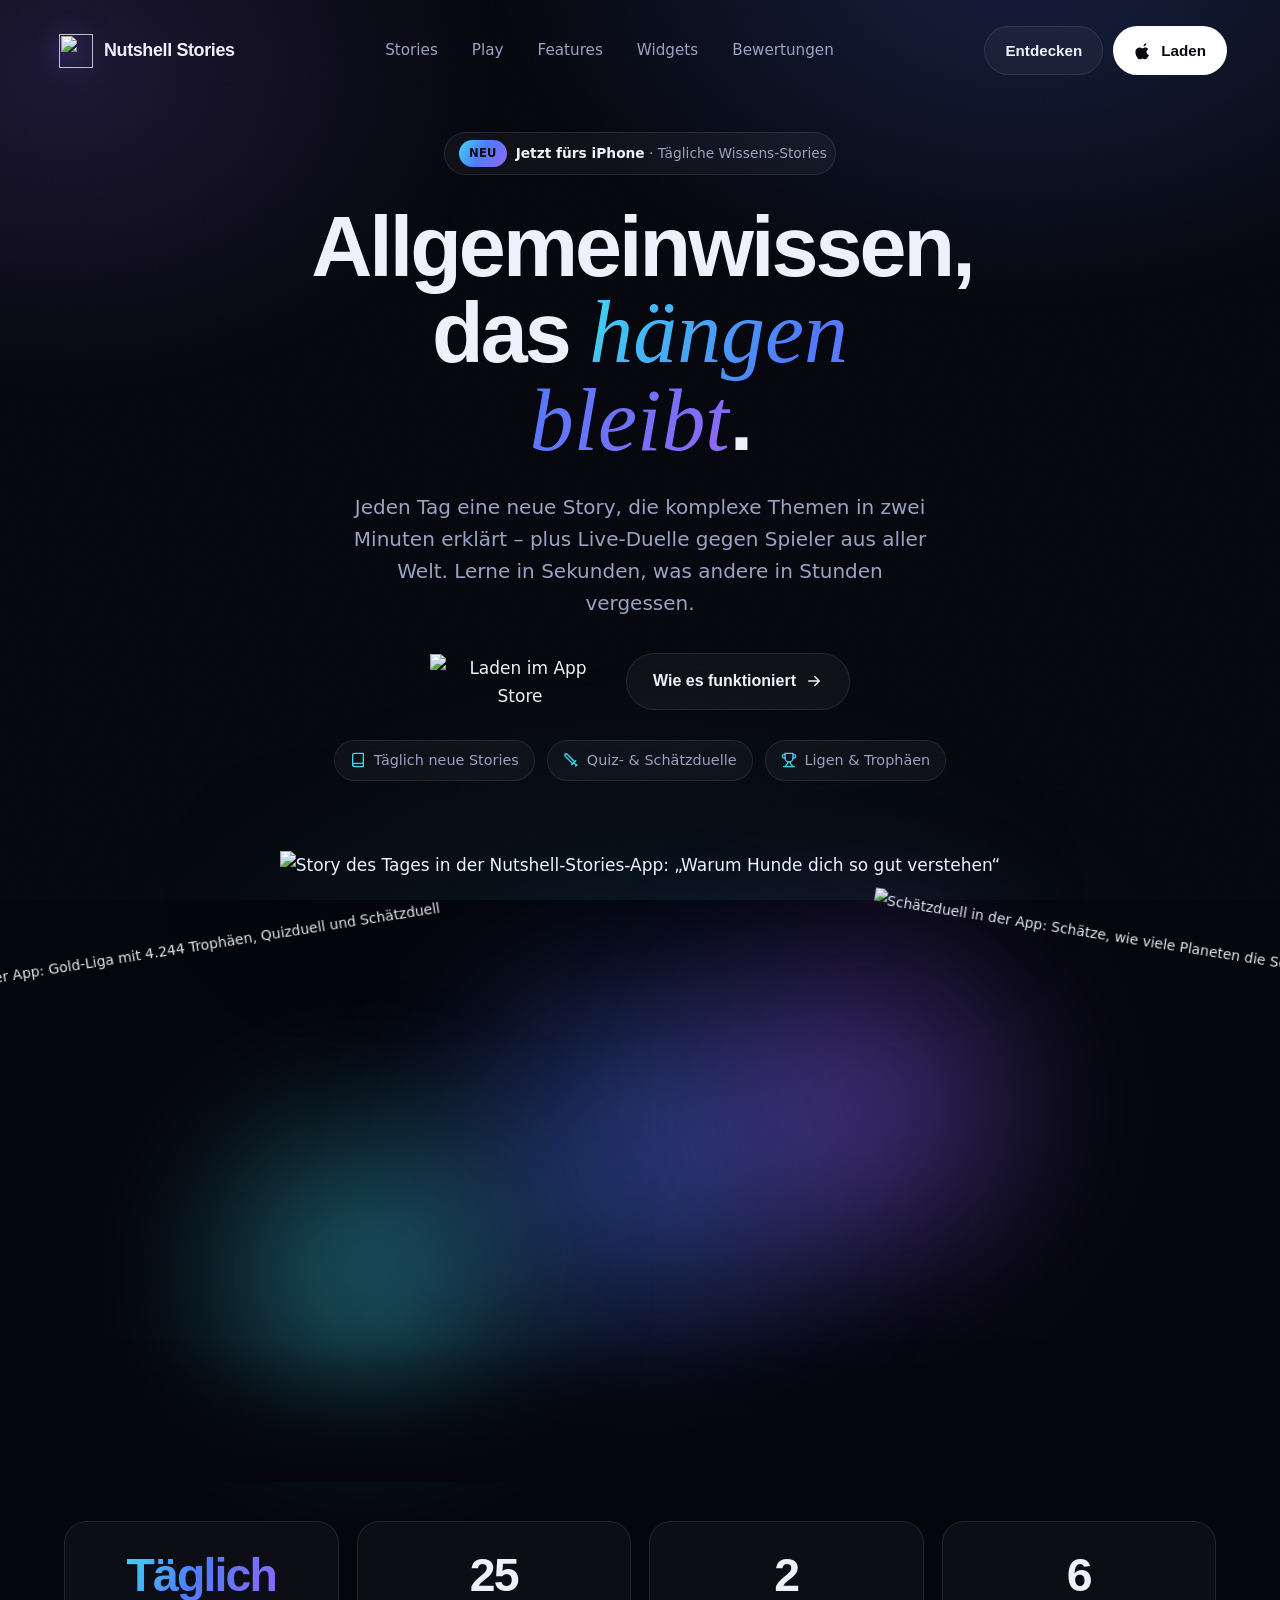
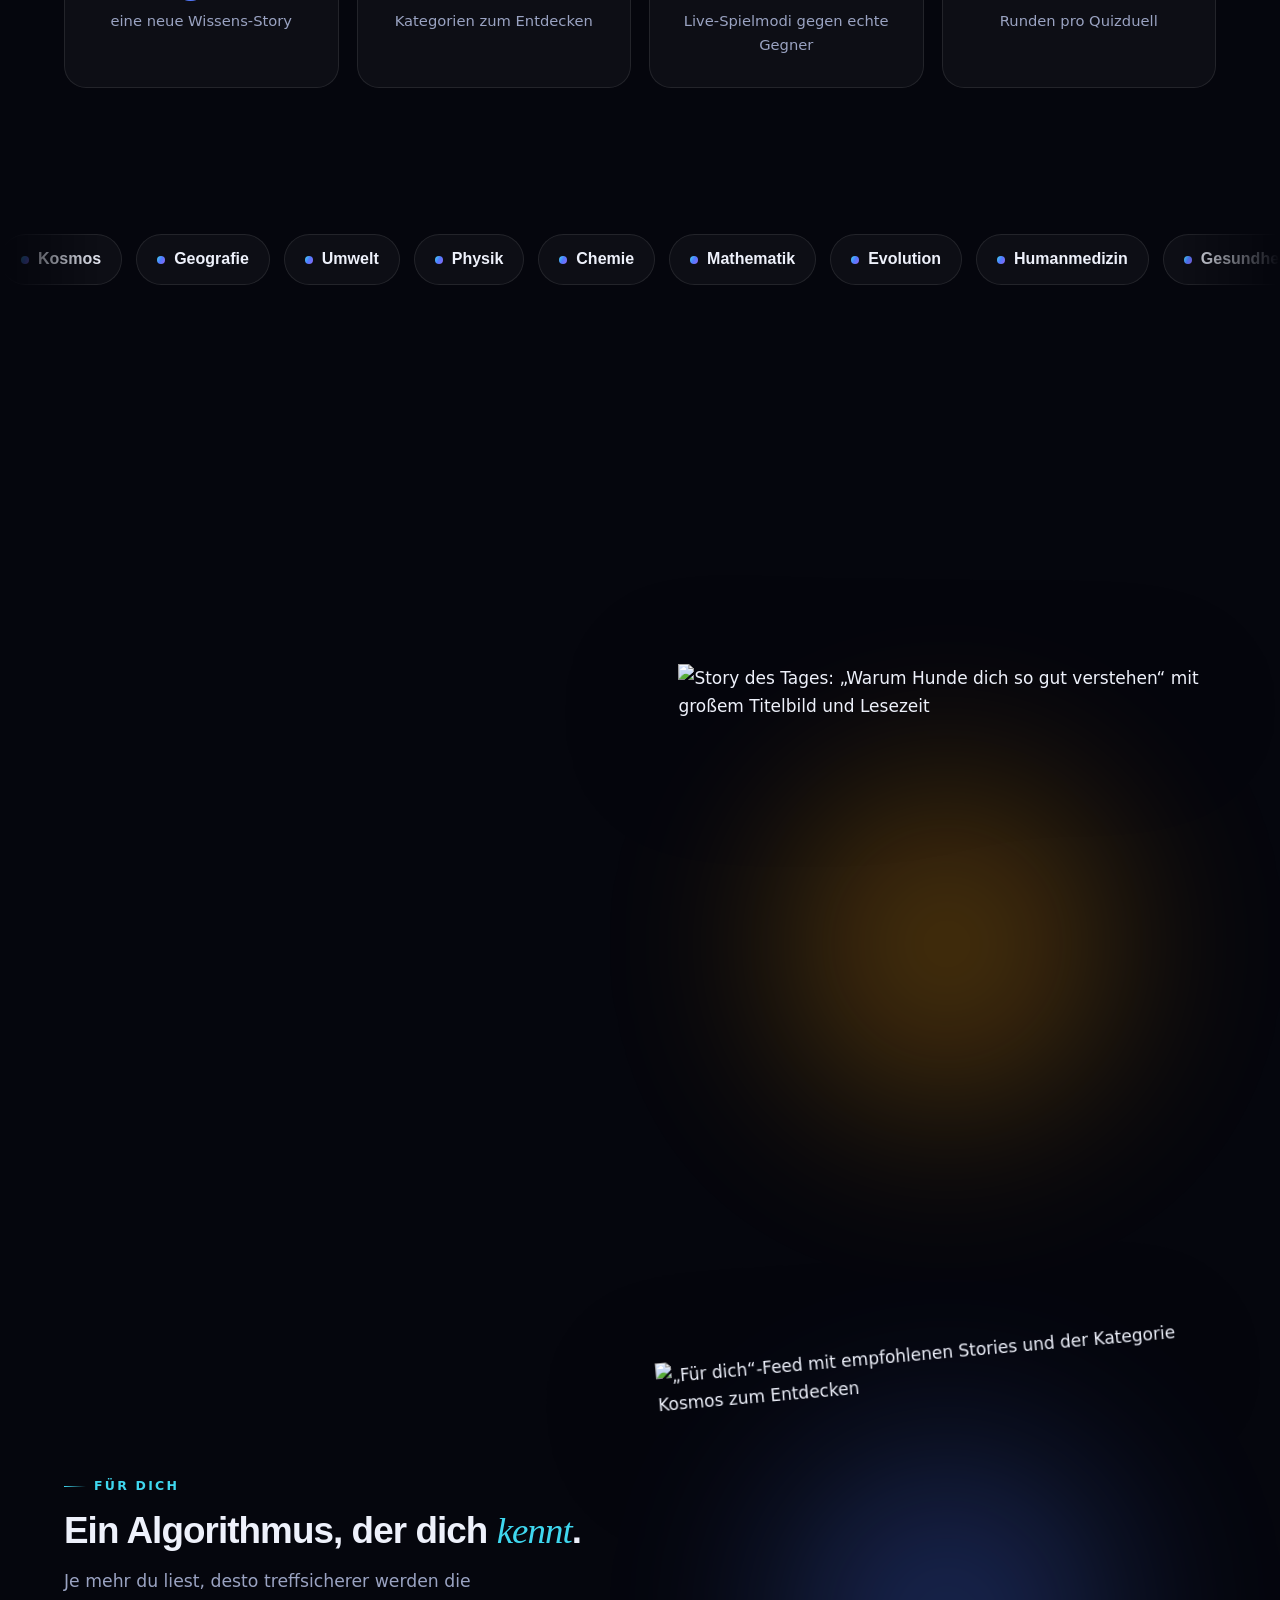
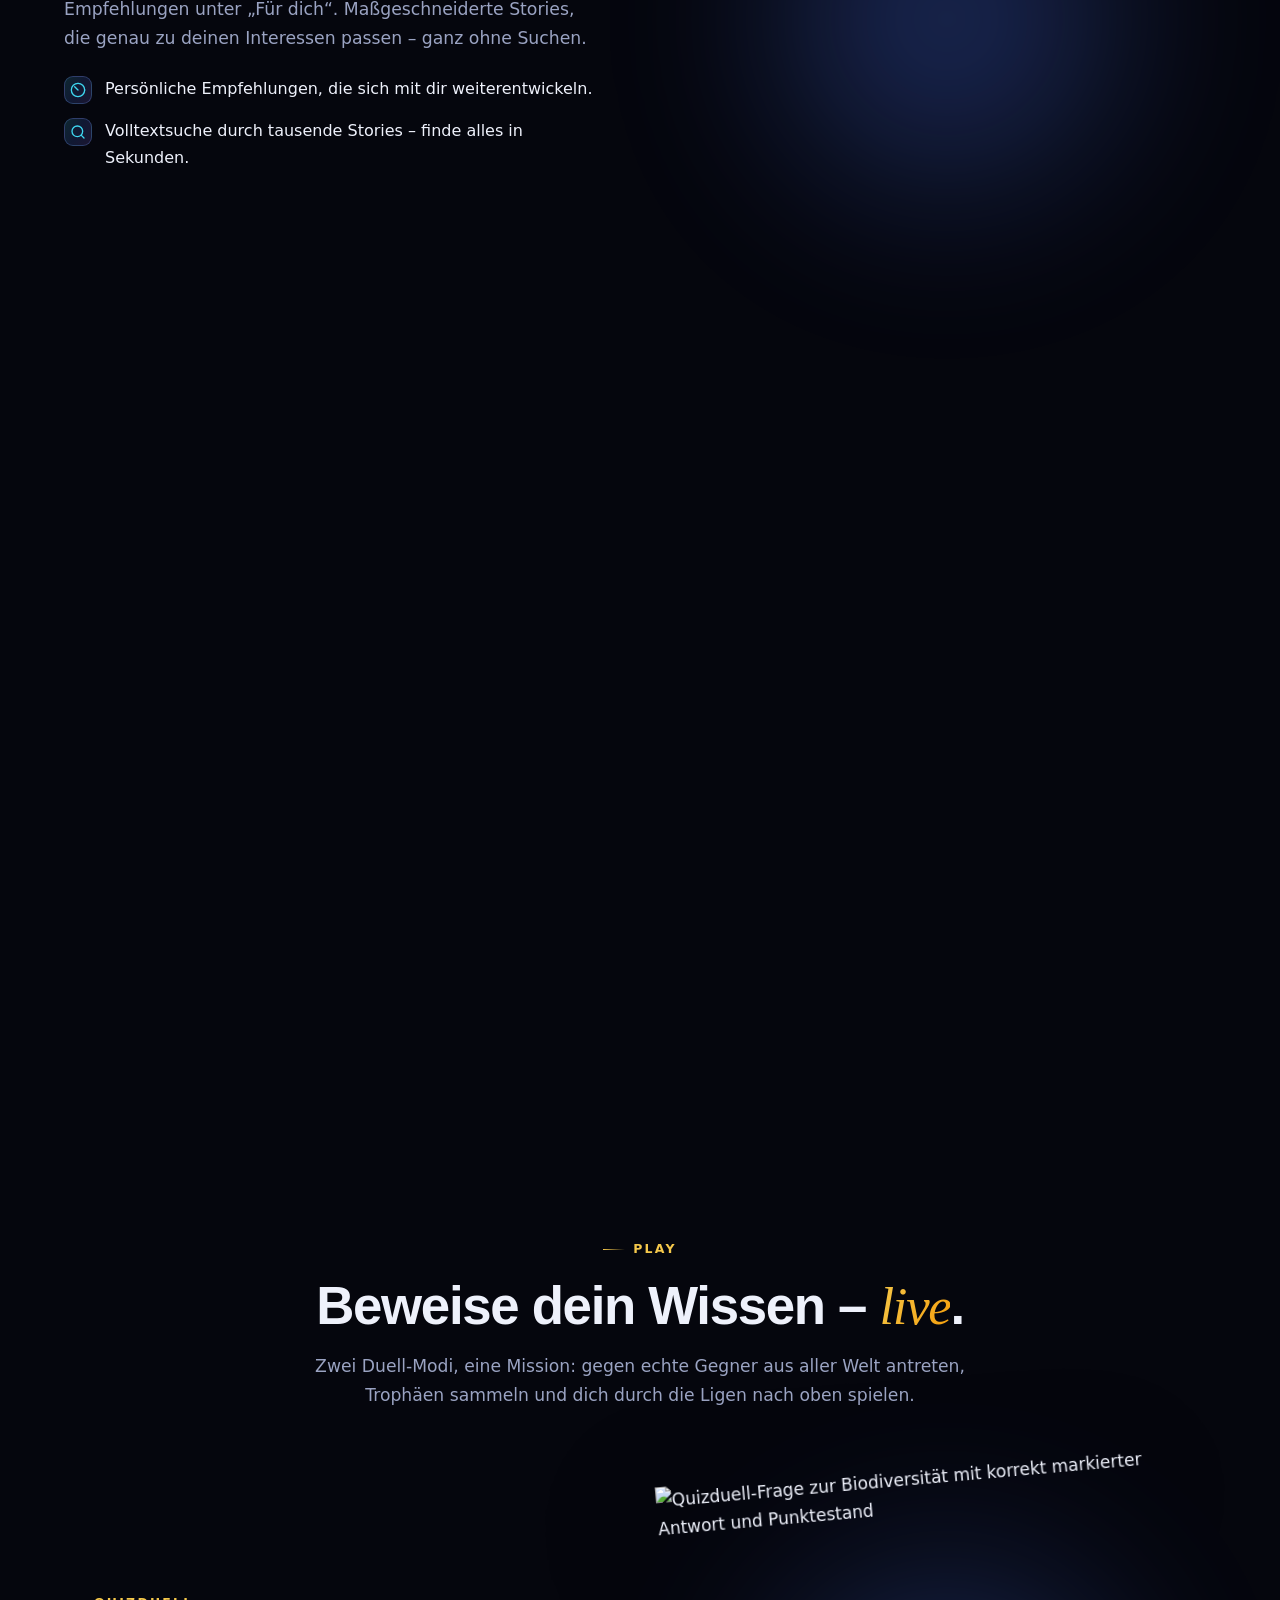
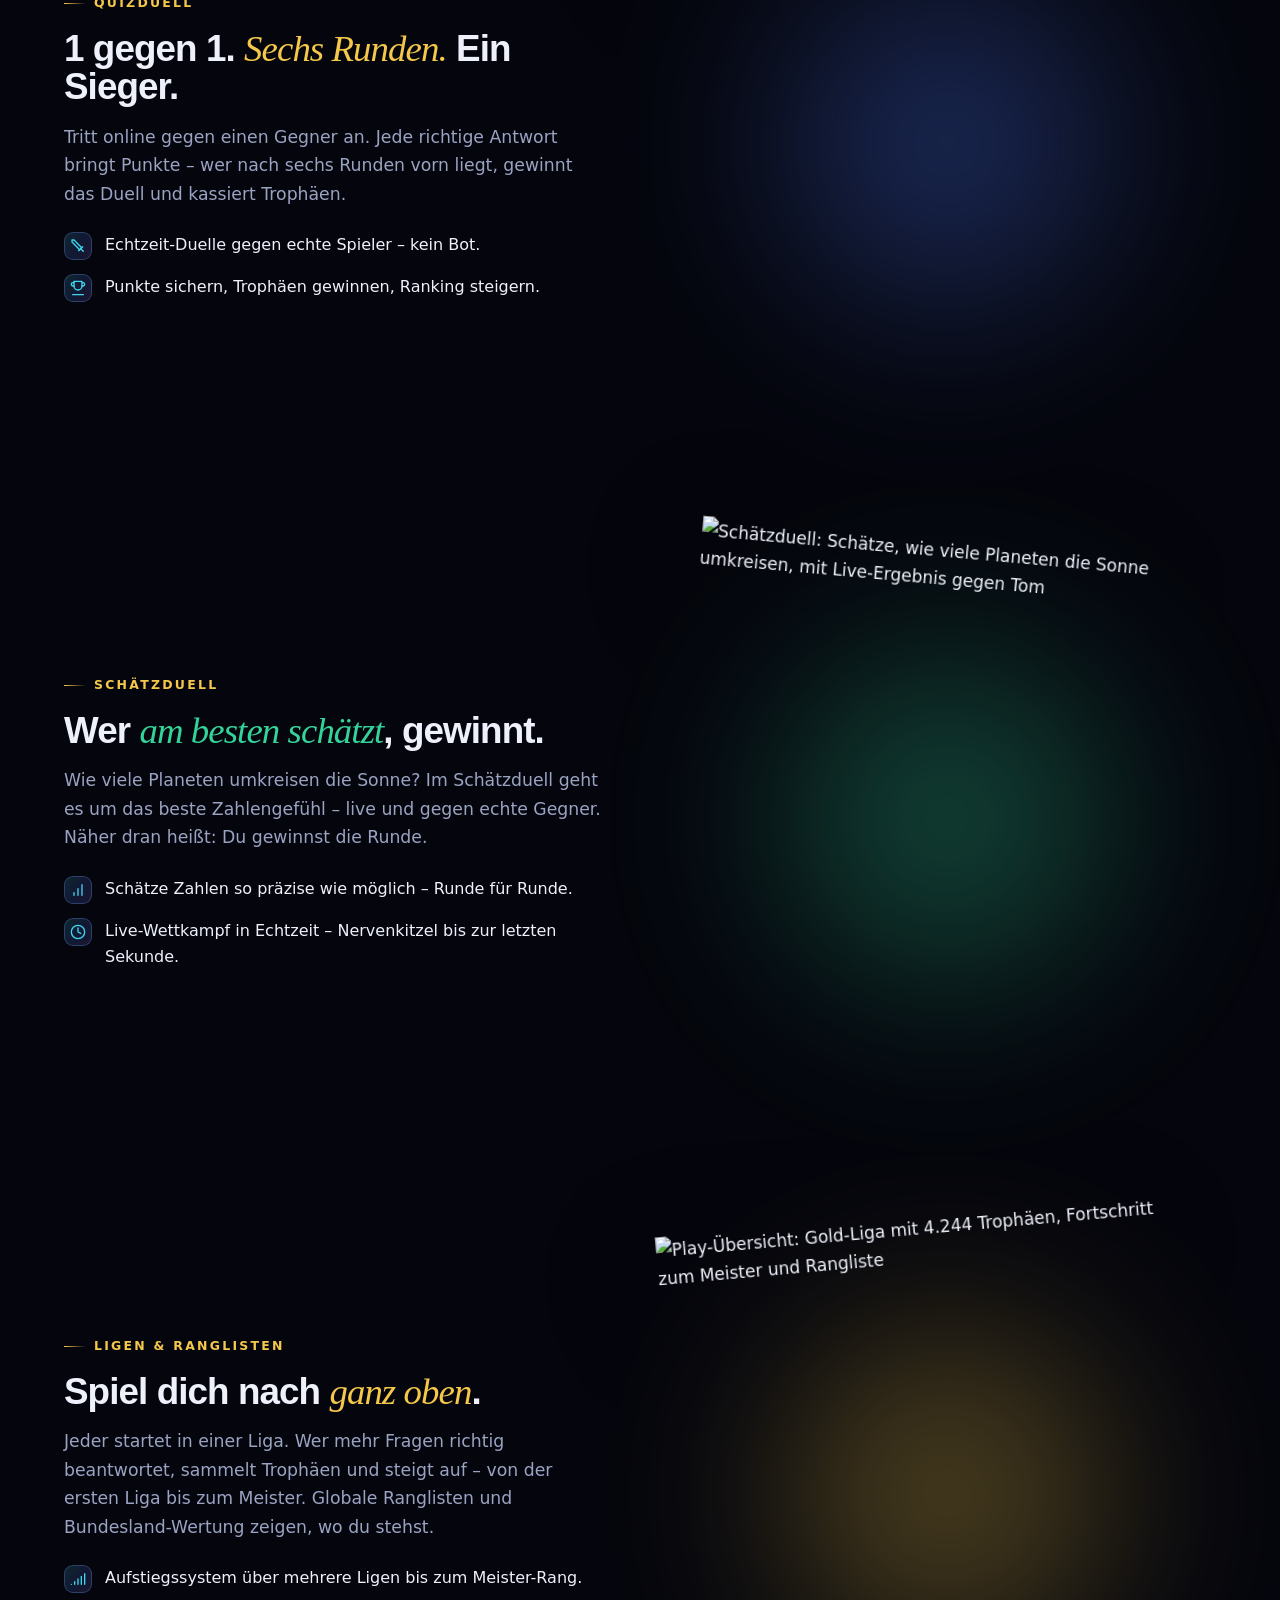
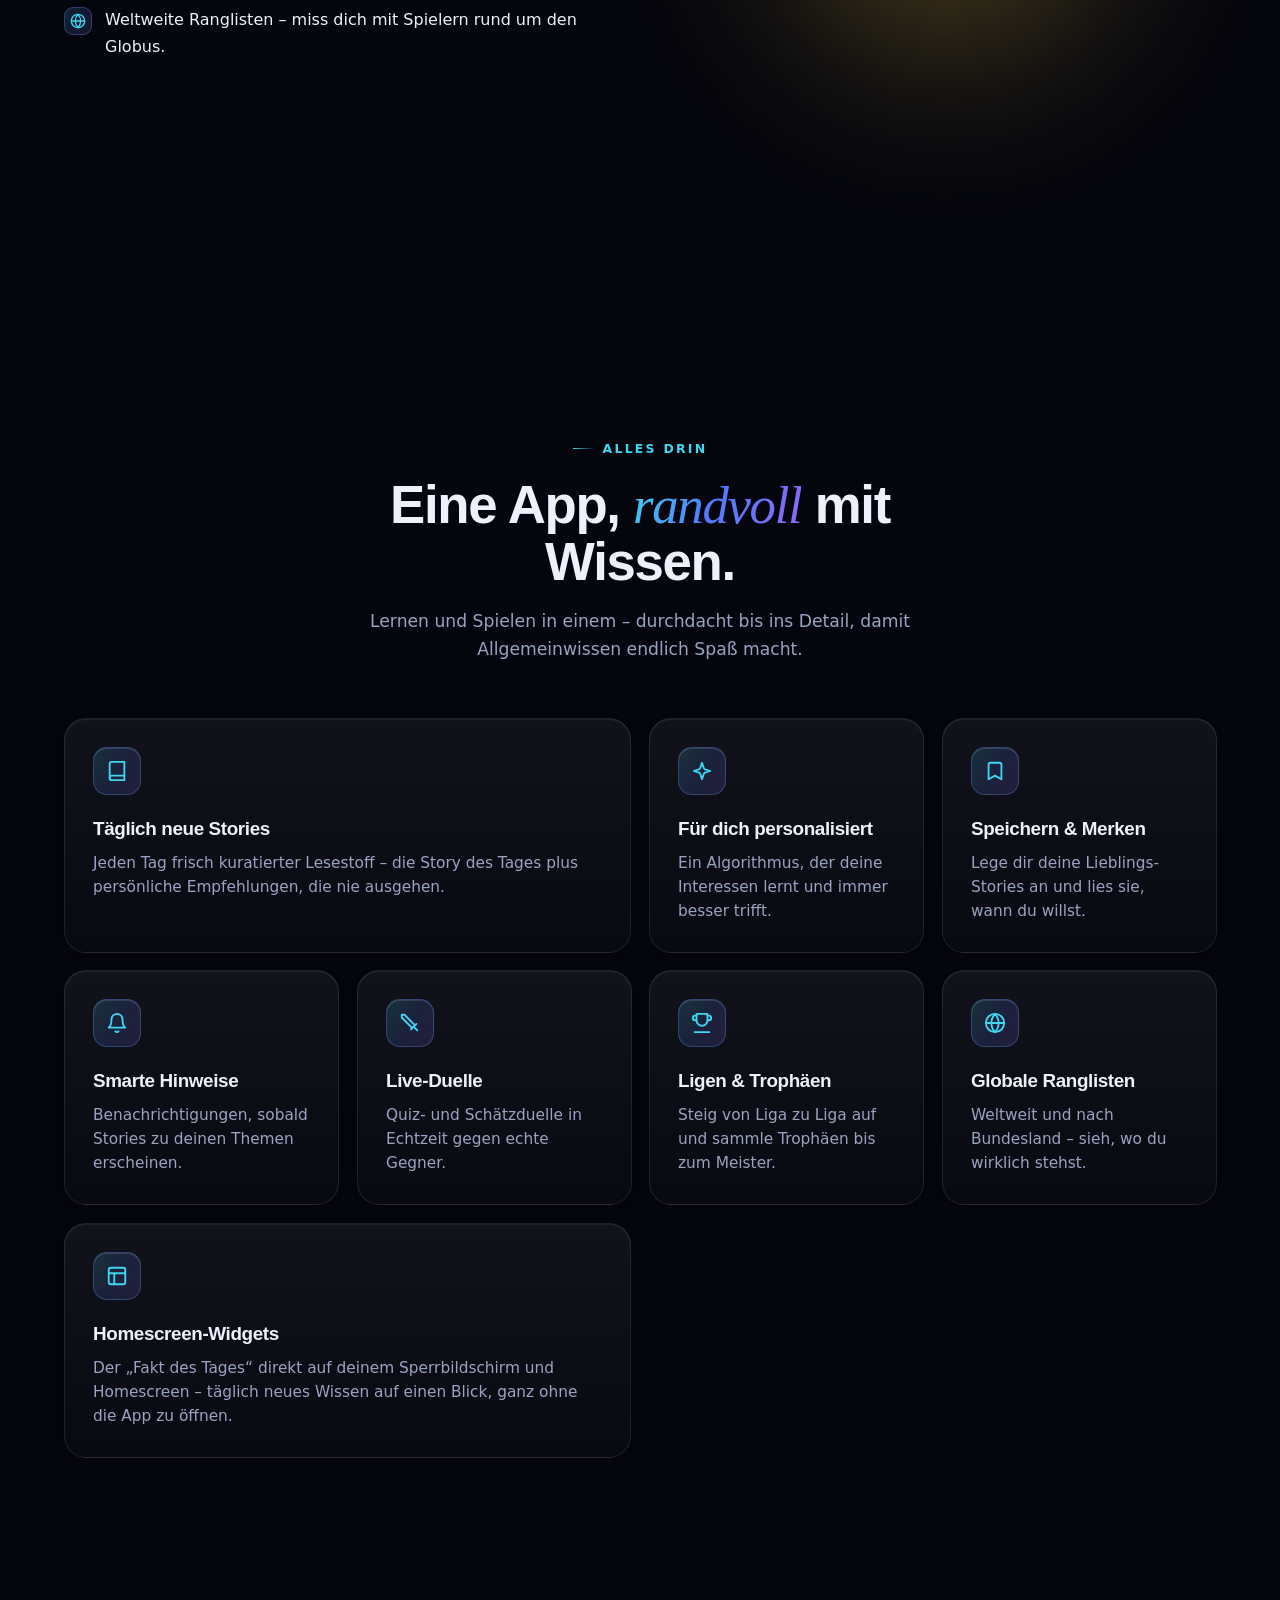
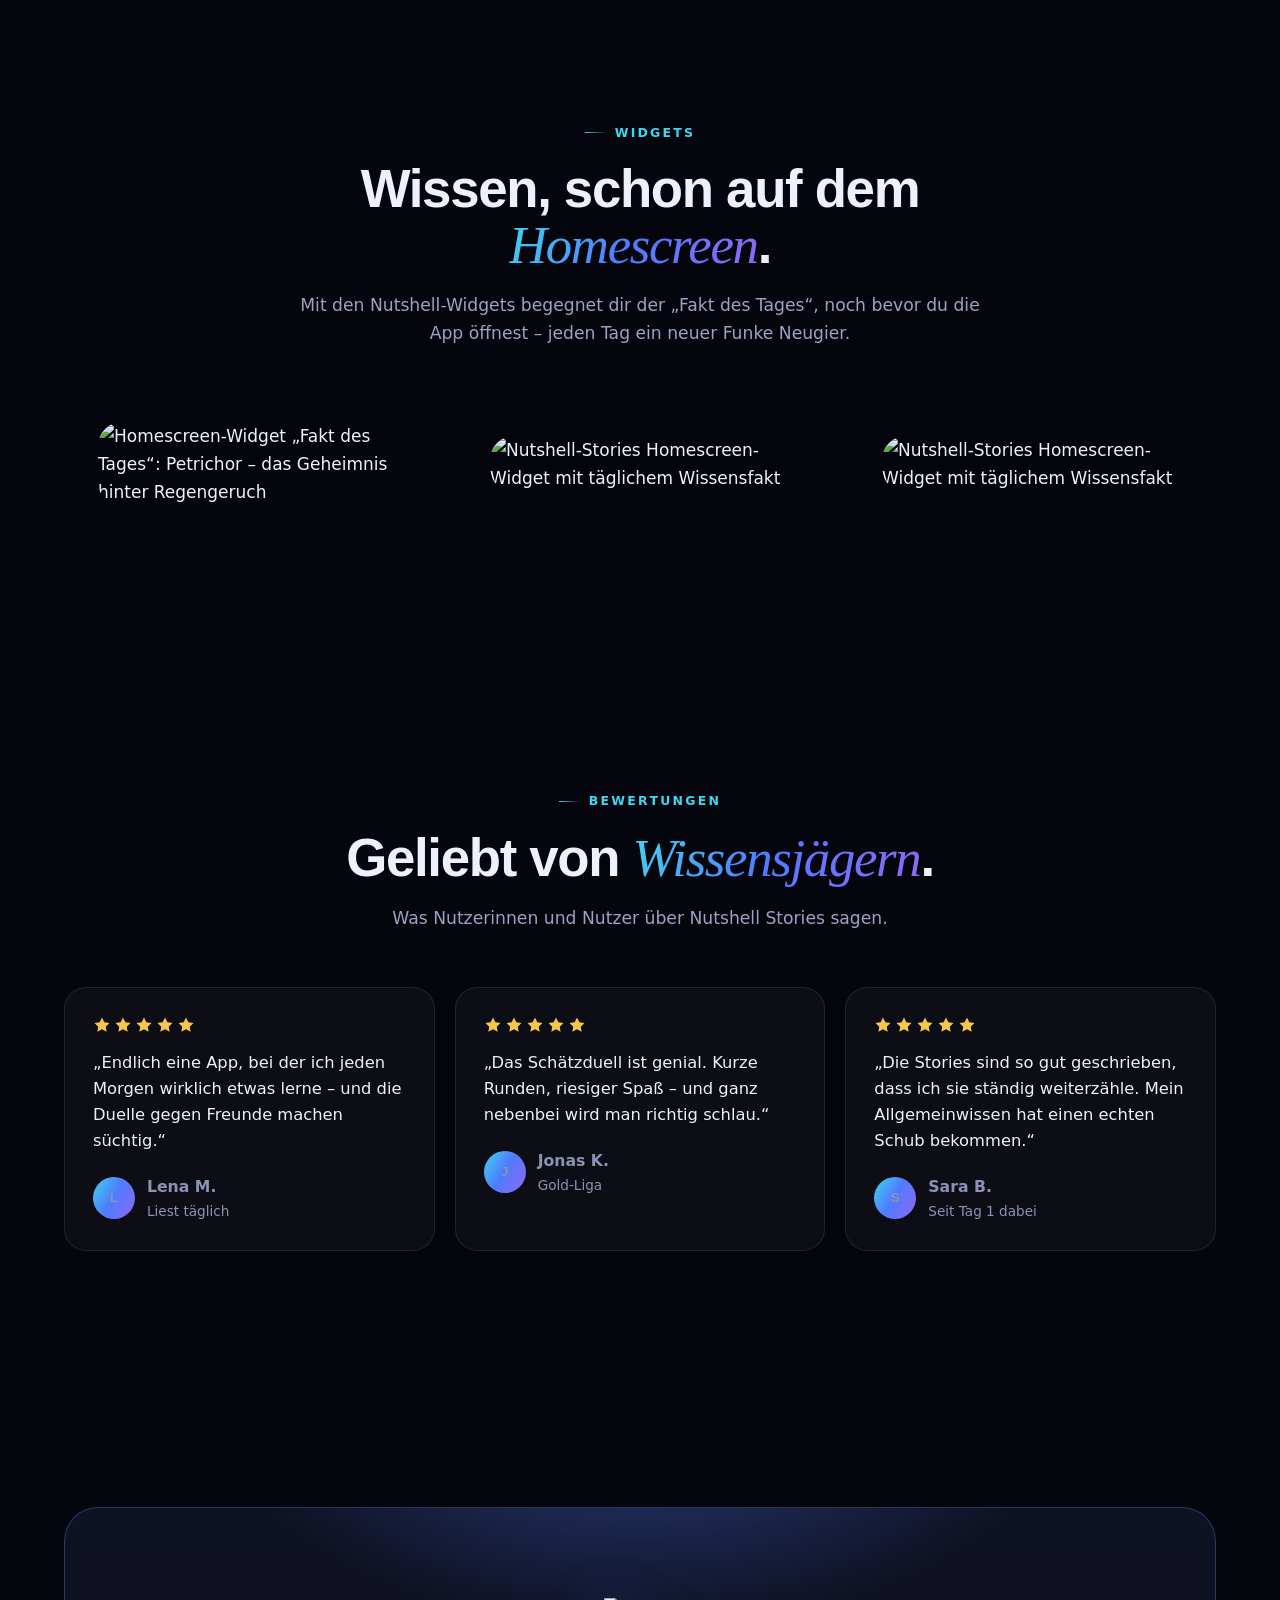
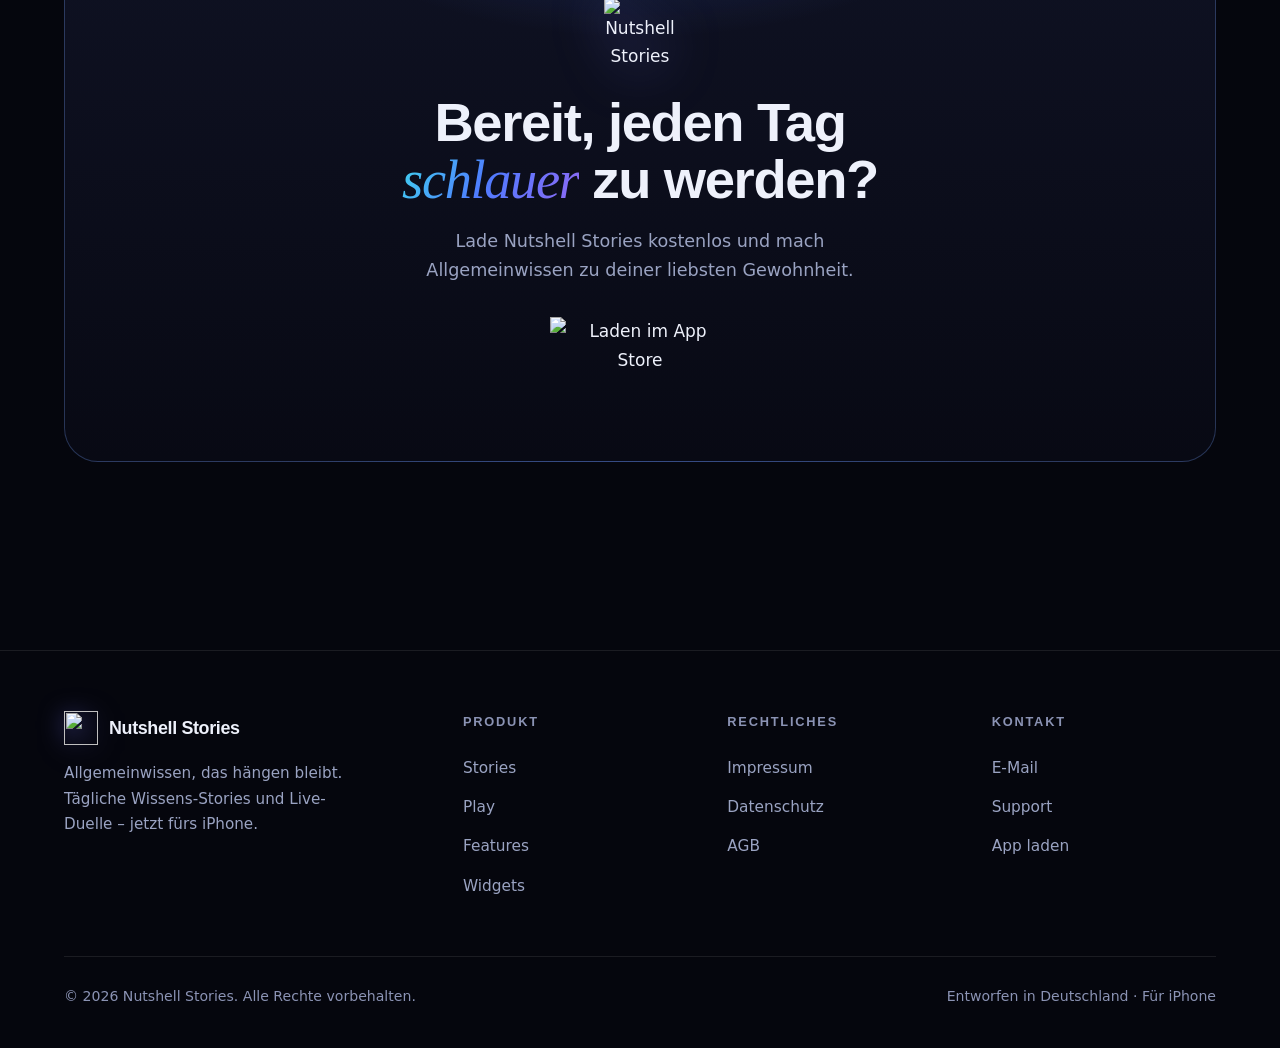
==== index.html @ e0100aec "Add files via upload" ====
<!DOCTYPE html>
<html lang="de">
<head>
<meta charset="UTF-8" />
<meta name="viewport" content="width=device-width, initial-scale=1" />
<title>Nutshell Stories – Allgemeinwissen, das hängen bleibt</title>
<meta name="description" content="Jeden Tag eine neue Wissens-Story – plus Quiz- und Schätzduelle live gegen Spieler aus aller Welt. Lerne in Sekunden, was andere in Stunden vergessen. Jetzt fürs iPhone." />
<meta name="theme-color" content="#05060D" />
<meta name="color-scheme" content="dark" />

<!-- Open Graph -->
<meta property="og:type" content="website" />
<meta property="og:title" content="Nutshell Stories – Allgemeinwissen, das hängen bleibt" />
<meta property="og:description" content="Tägliche Wissens-Stories und Live-Duelle gegen echte Gegner. Jetzt fürs iPhone." />
<!-- TODO: Domain an die echte URL anpassen (für korrekte Social-Vorschauen) -->
<meta property="og:url" content="https://nutshellstories.app/" />
<meta property="og:image" content="https://nutshellstories.app/assets/img/story-day.png" />
<meta property="og:image:alt" content="Nutshell Stories – Story des Tages in der App" />
<meta property="og:locale" content="de_DE" />
<meta name="twitter:card" content="summary_large_image" />
<meta name="twitter:title" content="Nutshell Stories – Allgemeinwissen, das hängen bleibt" />
<meta name="twitter:description" content="Tägliche Wissens-Stories und Live-Duelle gegen echte Gegner. Jetzt fürs iPhone." />
<meta name="twitter:image" content="https://nutshellstories.app/assets/img/story-day.png" />

<link rel="icon" type="image/png" href="assets/img/logo.png" />
<link rel="apple-touch-icon" href="assets/img/logo.png" />

<!-- Fonts (lokal gehostet – keine Übermittlung an Google) -->
<link rel="stylesheet" href="fonts.css" />

<style>
  /* ============================================================
     NUTSHELL STORIES — Landing Page
     Design: deep navy "blue style", cyan→blue→violet brand gradient
     ============================================================ */

  :root{
    --bg:        #05060D;
    --bg-soft:   #0A0C18;
    --card:      rgba(255,255,255,.035);
    --card-2:    rgba(255,255,255,.055);
    --border:    rgba(255,255,255,.09);
    --border-bright: rgba(120,160,255,.28);
    --text:      #EEF1FB;
    --muted:     #9AA3C2;
    --faint:     #8B93B4;

    --cyan:   #3FD7EF;
    --blue:   #4F7BFF;
    --indigo: #6366F1;
    --violet: #8B5CF6;
    --gold:   #F5C84B;
    --green:  #34D399;

    --grad: linear-gradient(120deg, #3FD7EF 0%, #4F7BFF 48%, #9168F4 100%);
    --grad-soft: linear-gradient(120deg, rgba(63,215,239,.16), rgba(79,123,255,.16) 50%, rgba(145,104,244,.16));

    --maxw: 1200px;
    --radius: 22px;
    --radius-sm: 14px;
    --ease: cubic-bezier(.2,.7,.2,1);
    --nav-h: 72px;
  }

  *{ box-sizing:border-box; margin:0; padding:0; }
  html{ scroll-behavior:smooth; -webkit-text-size-adjust:100%; }

  body{
    background:var(--bg);
    color:var(--text);
    font-family:'General Sans', system-ui, -apple-system, sans-serif;
    font-size:17px;
    line-height:1.65;
    -webkit-font-smoothing:antialiased;
    text-rendering:optimizeLegibility;
    overflow-x:hidden;
  }

  /* Ambient page background glows */
  body::before{
    content:"";
    position:fixed; inset:0; z-index:-2;
    background:
      radial-gradient(900px 600px at 80% -5%, rgba(79,123,255,.20), transparent 60%),
      radial-gradient(800px 600px at 5% 8%, rgba(145,104,244,.16), transparent 55%),
      radial-gradient(1000px 700px at 50% 120%, rgba(63,215,239,.10), transparent 60%);
    pointer-events:none;
  }
  /* Subtle grain */
  body::after{
    content:"";
    position:fixed; inset:0; z-index:-1; opacity:.035; pointer-events:none;
    background-image:url("data:image/svg+xml,%3Csvg xmlns='http://www.w3.org/2000/svg' width='120' height='120'%3E%3Cfilter id='n'%3E%3CfeTurbulence type='fractalNoise' baseFrequency='.9' numOctaves='2'/%3E%3C/filter%3E%3Crect width='100%25' height='100%25' filter='url(%23n)'/%3E%3C/svg%3E");
  }

  a{ color:inherit; text-decoration:none; }
  img{ display:block; max-width:100%; height:auto; }
  ::selection{ background:rgba(79,123,255,.35); color:#fff; }

  :focus-visible{
    outline:2px solid var(--cyan);
    outline-offset:3px;
    border-radius:6px;
  }

  .wrap{ width:100%; max-width:var(--maxw); margin-inline:auto; padding-inline:24px; }

  .skip{
    position:absolute; left:12px; top:-60px; z-index:200;
    background:#fff; color:#000; padding:10px 16px; border-radius:10px;
    font-weight:600; transition:top .2s var(--ease);
  }
  .skip:focus{ top:12px; }

  /* ---------- Typography helpers ---------- */
  .serif{ font-family:'Instrument Serif', Georgia, serif; font-style:italic; font-weight:400; }
  .grad-text{
    background:var(--grad);
    -webkit-background-clip:text; background-clip:text; color:transparent;
  }
  .eyebrow{
    display:inline-flex; align-items:center; gap:8px;
    font-size:.78rem; font-weight:600; letter-spacing:.18em; text-transform:uppercase;
    color:var(--cyan);
  }
  .eyebrow::before{ content:""; width:22px; height:1px; background:linear-gradient(90deg,var(--cyan),transparent); }

  h1,h2,h3{ font-family:'Clash Display', sans-serif; letter-spacing:-.025em; line-height:1.05; font-weight:700; }

  .section{ padding-block:clamp(72px,10vw,140px); position:relative; }
  .section-head{ max-width:680px; margin-bottom:54px; }
  .section-head.center{ margin-inline:auto; text-align:center; }
  .section-head h2{ font-size:clamp(2rem,4.4vw,3.3rem); margin:18px 0 18px; }
  .section-head p{ color:var(--muted); font-size:1.075rem; }

  /* ---------- Buttons ---------- */
  .btn{
    display:inline-flex; align-items:center; justify-content:center; gap:9px;
    font-family:'Clash Display', sans-serif; font-weight:600; font-size:1rem;
    padding:14px 26px; border-radius:999px; cursor:pointer;
    border:1px solid transparent; transition:all .25s var(--ease);
    min-height:48px; white-space:nowrap;
  }
  .btn svg{ width:18px; height:18px; }
  .btn-primary{ background:#fff; color:#07090F; }
  .btn-primary:hover{ box-shadow:0 12px 40px rgba(120,160,255,.45); transform:translateY(-2px); }
  .btn-ghost{ background:rgba(255,255,255,.04); color:var(--text); border-color:var(--border); }
  .btn-ghost:hover{ background:rgba(255,255,255,.09); border-color:var(--border-bright); }

  /* App Store badge link */
  .badge-link{ display:inline-block; transition:transform .25s var(--ease), filter .25s var(--ease); border-radius:13px; }
  .badge-link img{ height:54px; width:auto; }
  .badge-link:hover{ transform:translateY(-2px); filter:drop-shadow(0 12px 28px rgba(120,160,255,.4)); }

  /* ============================================================
     NAVBAR
     ============================================================ */
  .nav{
    position:fixed; inset:14px 14px auto 14px; z-index:100;
    display:flex; align-items:center; justify-content:space-between; gap:16px;
    max-width:var(--maxw); margin-inline:auto;
    padding:11px 12px 11px 18px; border-radius:999px;
    border:1px solid transparent; transition:all .35s var(--ease);
  }
  .nav.scrolled{
    background:rgba(8,10,20,.72);
    backdrop-filter:blur(18px) saturate(140%);
    -webkit-backdrop-filter:blur(18px) saturate(140%);
    border-color:var(--border);
    box-shadow:0 10px 40px rgba(0,0,0,.4);
  }
  .brand{ display:flex; align-items:center; gap:11px; font-family:'Clash Display',sans-serif; font-weight:700; font-size:1.12rem; letter-spacing:-.02em; }
  .brand img{ width:34px; height:34px; filter:drop-shadow(0 4px 12px rgba(120,120,255,.5)); }
  .nav-links{ display:flex; align-items:center; gap:4px; }
  .nav-links a{
    padding:9px 15px; border-radius:999px; color:var(--muted); font-weight:500; font-size:.95rem;
    transition:color .2s var(--ease), background .2s var(--ease);
  }
  .nav-links a:hover{ color:var(--text); background:rgba(255,255,255,.05); }
  .nav-cta{ display:flex; align-items:center; gap:10px; }
  .nav-cta .btn{ padding:11px 20px; min-height:44px; font-size:.95rem; }

  .nav-toggle{ display:none; background:none; border:1px solid var(--border); border-radius:12px; width:44px; height:44px; align-items:center; justify-content:center; cursor:pointer; color:var(--text); }
  .nav-toggle svg{ width:22px; height:22px; }

  /* Mobile menu */
  .mobile-menu{
    position:fixed; inset:0; z-index:99; display:none;
    flex-direction:column; gap:6px; padding:96px 24px 32px;
    background:rgba(6,8,16,.96); backdrop-filter:blur(20px);
  }
  .mobile-menu.open{ display:flex; }
  .mobile-menu a{ font-family:'Clash Display',sans-serif; font-size:1.5rem; font-weight:600; padding:16px 8px; border-bottom:1px solid var(--border); color:var(--text); }
  .mobile-menu .badge-link{ margin-top:24px; }

  /* ============================================================
     HERO
     ============================================================ */
  .hero{ position:relative; padding-top:calc(var(--nav-h) + 60px); padding-bottom:40px; text-align:center; overflow:hidden; }
  .hero-pill{
    display:inline-flex; align-items:center; gap:9px; padding:7px 8px 7px 14px; border-radius:999px;
    background:rgba(255,255,255,.04); border:1px solid var(--border); font-size:.86rem; color:var(--muted);
    margin-bottom:30px;
  }
  .hero-pill b{ color:var(--text); font-weight:600; }
  .hero-pill .tag{ background:var(--grad); color:#06080f; font-weight:700; font-size:.72rem; padding:4px 10px; border-radius:999px; letter-spacing:.02em; }

  .hero h1{
    font-size:clamp(2.7rem, 6.6vw, 5.3rem);
    font-weight:700; letter-spacing:-.035em; line-height:1.0;
    max-width:14ch; margin-inline:auto;
  }
  .hero h1 .serif{ font-size:1.04em; letter-spacing:0; }
  .hero p.lead{
    margin:26px auto 0; max-width:46ch; color:var(--muted); font-size:clamp(1.05rem,2vw,1.25rem); line-height:1.6;
  }
  .hero-cta{ display:flex; align-items:center; justify-content:center; gap:16px; flex-wrap:wrap; margin-top:34px; }

  .hero-feats{ display:flex; flex-wrap:wrap; justify-content:center; gap:10px 12px; margin-top:30px; }
  .hero-feats span{
    display:inline-flex; align-items:center; gap:8px; font-size:.9rem; color:var(--muted);
    padding:8px 15px; border-radius:999px; background:var(--card); border:1px solid var(--border);
  }
  .hero-feats svg{ width:16px; height:16px; color:var(--cyan); }

  /* Hero device stage */
  .stage{
    position:relative; margin-top:60px; height:min(640px, 78vw);
    display:flex; align-items:center; justify-content:center;
  }
  .aurora{ position:absolute; border-radius:50%; filter:blur(70px); opacity:.55; z-index:0; will-change:transform; }
  .aurora.a1{ width:520px; height:520px; background:radial-gradient(circle,#4F7BFF,transparent 65%); animation:drift1 14s var(--ease) infinite; }
  .aurora.a2{ width:480px; height:480px; background:radial-gradient(circle,#8B5CF6,transparent 65%); right:14%; top:4%; animation:drift2 17s var(--ease) infinite; }
  .aurora.a3{ width:420px; height:420px; background:radial-gradient(circle,#3FD7EF,transparent 65%); left:12%; bottom:0; animation:drift3 19s var(--ease) infinite; }

  .phone{ position:absolute; z-index:2; -webkit-backface-visibility:hidden; backface-visibility:hidden; }
  .phone img{ width:auto; filter:drop-shadow(0 30px 70px rgba(0,0,0,.6)); transform:translateZ(0); -webkit-backface-visibility:hidden; backface-visibility:hidden; }
  .phone.main{ z-index:3; animation:float1 7s ease-in-out infinite; }
  .phone.main img{ height:min(620px, 76vw); }
  .phone.left{ transform:translateX(-64%) rotate(-9deg) scale(.82); z-index:2; opacity:.96; animation:float2 8.5s ease-in-out infinite; }
  .phone.right{ transform:translateX(64%) rotate(9deg) scale(.82); z-index:2; opacity:.96; animation:float3 9.5s ease-in-out infinite; }
  .phone.left img, .phone.right img{ height:min(540px, 66vw); }

  .stage-fade{ position:absolute; left:0; right:0; bottom:-1px; height:140px; background:linear-gradient(to top,var(--bg),transparent); z-index:4; pointer-events:none; }

  /* ============================================================
     STAT STRIP
     ============================================================ */
  .stats{ display:grid; grid-template-columns:repeat(4,1fr); gap:18px; }
  .stat{ text-align:center; padding:30px 16px; border-radius:var(--radius); background:var(--card); border:1px solid var(--border); }
  .stat .num{ font-family:'Clash Display',sans-serif; font-weight:700; font-size:clamp(2rem,4vw,2.9rem); letter-spacing:-.04em; line-height:1; }
  .stat .lbl{ color:var(--muted); font-size:.92rem; margin-top:10px; }

  /* ============================================================
     CATEGORY MARQUEE
     ============================================================ */
  .marquee{ position:relative; overflow:hidden; padding-block:18px; -webkit-mask-image:linear-gradient(90deg,transparent,#000 8%,#000 92%,transparent); mask-image:linear-gradient(90deg,transparent,#000 8%,#000 92%,transparent); }
  .marquee-track{ display:flex; gap:14px; width:max-content; animation:marquee 38s linear infinite; }
  .marquee:hover .marquee-track{ animation-play-state:paused; }
  .chip{
    display:inline-flex; align-items:center; gap:9px; padding:11px 20px; border-radius:999px;
    background:var(--card); border:1px solid var(--border); white-space:nowrap;
    font-family:'Clash Display',sans-serif; font-weight:600; font-size:1rem; color:var(--text);
  }
  .chip .dot{ width:8px; height:8px; border-radius:50%; background:var(--grad); }

  /* ============================================================
     FEATURE ROWS (alternating)
     ============================================================ */
  .feature-row{
    display:grid; grid-template-columns:1fr 1fr; align-items:center; gap:clamp(40px,6vw,90px);
    margin-bottom:clamp(70px,9vw,120px);
  }
  .feature-row:last-child{ margin-bottom:0; }
  .feature-row.reverse .fr-media{ order:2; }
  .feature-row.reverse .fr-text{ order:1; }
  .fr-text h3{ font-size:clamp(1.6rem,3vw,2.3rem); margin:16px 0 16px; }
  .fr-text p{ color:var(--muted); font-size:1.08rem; }
  .fr-list{ list-style:none; margin-top:24px; display:grid; gap:14px; }
  .fr-list li{ display:flex; gap:13px; align-items:flex-start; color:var(--text); font-size:1rem; }
  .fr-list .ic{ flex:0 0 28px; width:28px; height:28px; border-radius:9px; background:var(--grad-soft); border:1px solid var(--border-bright); display:flex; align-items:center; justify-content:center; }
  .fr-list .ic svg{ width:16px; height:16px; color:var(--cyan); }

  .fr-media{ position:relative; display:flex; justify-content:center; }
  .fr-glow{ position:absolute; inset:-10% 8%; border-radius:50%; filter:blur(80px); opacity:.4; z-index:0; }
  .fr-media img.device{ position:relative; z-index:1; height:min(560px,84vw); width:auto; filter:drop-shadow(0 30px 60px rgba(0,0,0,.55)); }
  .fr-media .device.tilt-l{ transform:rotate(-5deg); }
  .fr-media .device.tilt-r{ transform:rotate(5deg); }

  .accent-cyan{ color:var(--cyan); }
  .accent-gold{ color:var(--gold); }
  .accent-green{ color:var(--green); }

  /* Section label tints */
  .label-stories .eyebrow{ color:var(--cyan); }
  .label-play .eyebrow{ color:var(--gold); }
  .label-play .eyebrow::before{ background:linear-gradient(90deg,var(--gold),transparent); }

  /* ============================================================
     BENTO FEATURE GRID
     ============================================================ */
  .bento{ display:grid; grid-template-columns:repeat(4,1fr); gap:18px; perspective:1200px; }
  .b-card{
    position:relative; padding:28px; border-radius:var(--radius);
    background:linear-gradient(180deg, rgba(255,255,255,.055), rgba(255,255,255,.018));
    border:1px solid var(--border); overflow:hidden;
    transform-style:preserve-3d; will-change:transform;
    box-shadow:inset 0 1px 0 rgba(255,255,255,.06), 0 2px 6px rgba(0,0,0,.28);
    transition:transform .3s var(--ease), box-shadow .45s var(--ease), border-color .45s var(--ease);
  }
  /* cursor-following spotlight (reuses .corner-glow span) */
  .b-card .corner-glow{
    position:absolute; inset:0; border-radius:inherit; z-index:0; pointer-events:none;
    background:radial-gradient(260px 260px at var(--mx,50%) var(--my,50%), rgba(79,123,255,.30), rgba(63,215,239,.10) 38%, transparent 62%);
    opacity:0; transition:opacity .4s var(--ease);
  }
  /* gradient border ring on hover */
  .b-card::after{
    content:""; position:absolute; inset:0; border-radius:inherit; padding:1px; z-index:2; pointer-events:none;
    background:linear-gradient(135deg, rgba(63,215,239,.75), rgba(79,123,255,.35) 45%, rgba(145,104,244,.55));
    -webkit-mask:linear-gradient(#000 0 0) content-box, linear-gradient(#000 0 0);
    -webkit-mask-composite:xor; mask-composite:exclude;
    opacity:0; transition:opacity .4s var(--ease);
  }
  .b-card > *{ position:relative; z-index:1; }
  .b-card:hover{
    border-color:transparent;
    box-shadow:inset 0 1px 0 rgba(255,255,255,.10), 0 22px 48px rgba(6,10,28,.6), 0 0 34px rgba(79,123,255,.18);
  }
  .b-card:hover .corner-glow{ opacity:1; }
  .b-card:hover::after{ opacity:1; }
  .b-card .b-ic{
    width:48px; height:48px; border-radius:14px; background:var(--grad-soft);
    border:1px solid var(--border-bright); display:flex; align-items:center; justify-content:center; margin-bottom:18px;
    box-shadow:inset 0 1px 0 rgba(255,255,255,.12);
    transition:transform .5s cubic-bezier(.34,1.56,.64,1), background .4s var(--ease), border-color .4s var(--ease), box-shadow .4s var(--ease);
  }
  .b-card .b-ic svg{ width:22px; height:22px; color:var(--cyan); transition:color .35s var(--ease); }
  .b-card:hover .b-ic{
    transform:translateY(-3px) scale(1.1) rotate(-5deg);
    background:var(--grad); border-color:transparent;
    box-shadow:0 10px 24px rgba(79,123,255,.45);
  }
  .b-card:hover .b-ic svg{ color:#07090f; }
  .b-card h4{ font-family:'Clash Display',sans-serif; font-weight:700; font-size:1.18rem; letter-spacing:-.02em; margin-bottom:8px; transition:color .3s var(--ease); }
  .b-card p{ color:var(--muted); font-size:.96rem; line-height:1.55; }
  .b-card.wide{ grid-column:span 2; }

  /* ============================================================
     WIDGETS
     ============================================================ */
  .widgets-grid{ display:grid; grid-template-columns:repeat(3,1fr); gap:24px; align-items:center; }
  .widget-card{ display:flex; justify-content:center; padding:20px; transition:transform .35s var(--ease); }
  .widget-card:hover{ transform:translateY(-6px) scale(1.02); }
  .widget-card img{ width:100%; max-width:300px; border-radius:24px; filter:drop-shadow(0 24px 50px rgba(0,0,0,.5)); }

  /* ============================================================
     REVIEWS
     ============================================================ */
  .reviews{ display:grid; grid-template-columns:repeat(3,1fr); gap:20px; }
  .review{ padding:28px; border-radius:var(--radius); background:var(--card); border:1px solid var(--border); }
  .stars{ display:flex; gap:3px; margin-bottom:16px; }
  .stars svg{ width:18px; height:18px; color:var(--gold); }
  .review p{ font-size:1.02rem; line-height:1.6; color:var(--text); }
  .review .who{ display:flex; align-items:center; gap:12px; margin-top:20px; }
  .review .avatar{ width:42px; height:42px; border-radius:50%; background:var(--grad); display:flex; align-items:center; justify-content:center; font-family:'Clash Display',sans-serif; font-weight:700; color:#07090f; }
  .review .who b{ font-weight:600; display:block; font-size:.98rem; }
  .review .who span{ color:var(--faint); font-size:.85rem; }

  /* ============================================================
     FINAL CTA
     ============================================================ */
  .cta-panel{
    position:relative; text-align:center; padding:clamp(50px,8vw,90px) 32px; border-radius:34px; overflow:hidden;
    border:1px solid var(--border-bright);
    background:
      radial-gradient(700px 400px at 50% -20%, rgba(79,123,255,.4), transparent 60%),
      linear-gradient(180deg, rgba(20,24,46,.7), rgba(10,12,24,.7));
  }
  .cta-panel img.cta-logo{ width:72px; height:72px; margin:0 auto 24px; filter:drop-shadow(0 8px 24px rgba(120,120,255,.6)); }
  .cta-panel h2{ font-size:clamp(2rem,4.6vw,3.4rem); max-width:16ch; margin:0 auto 18px; }
  .cta-panel p{ color:var(--muted); max-width:42ch; margin:0 auto 32px; font-size:1.1rem; }
  .cta-panel .hero-cta{ margin-top:0; }

  /* ============================================================
     FOOTER
     ============================================================ */
  footer{ border-top:1px solid var(--border); padding-block:60px 40px; margin-top:60px; }
  .footer-grid{ display:grid; grid-template-columns:1.6fr 1fr 1fr 1fr; gap:40px; }
  .footer-brand .brand{ margin-bottom:16px; }
  .footer-brand p{ color:var(--muted); font-size:.95rem; max-width:30ch; }
  .footer-col h5{ font-family:'Clash Display',sans-serif; font-size:.8rem; text-transform:uppercase; letter-spacing:.14em; color:var(--faint); margin-bottom:16px; }
  .footer-col a{ display:block; color:var(--muted); padding:7px 0; font-size:.96rem; transition:color .2s var(--ease); }
  .footer-col a:hover{ color:var(--text); }
  .footer-bottom{ display:flex; justify-content:space-between; align-items:center; gap:16px; flex-wrap:wrap; margin-top:50px; padding-top:28px; border-top:1px solid var(--border); color:var(--faint); font-size:.88rem; }

  /* ============================================================
     SCROLL REVEAL
     ============================================================ */
  .reveal{
    opacity:0; transform:translateY(30px) scale(.985); filter:blur(8px);
    transition:opacity .9s cubic-bezier(.22,1,.36,1), transform .9s cubic-bezier(.22,1,.36,1), filter .9s cubic-bezier(.22,1,.36,1);
  }
  .reveal.in{ opacity:1; transform:none; filter:none; }
  /* device images "develop" in: rise + slight zoom that settles */
  .fr-media.reveal{ transform:translateY(46px) scale(.93); }
  .fr-media.reveal.in{ transform:none; }
  .reveal[data-d="1"]{ transition-delay:.09s; }
  .reveal[data-d="2"]{ transition-delay:.18s; }
  .reveal[data-d="3"]{ transition-delay:.27s; }
  .reveal[data-d="4"]{ transition-delay:.36s; }

  /* ============================================================
     KEYFRAMES
     ============================================================ */
  @keyframes float1{ 0%,100%{ transform:translateY(0); } 50%{ transform:translateY(-16px); } }
  @keyframes float2{ 0%,100%{ transform:translateX(-64%) rotate(-9deg) scale(.82) translateY(0); } 50%{ transform:translateX(-64%) rotate(-9deg) scale(.82) translateY(-22px); } }
  @keyframes float3{ 0%,100%{ transform:translateX(64%) rotate(9deg) scale(.82) translateY(0); } 50%{ transform:translateX(64%) rotate(9deg) scale(.82) translateY(-22px); } }
  @keyframes drift1{ 0%,100%{ transform:translate(0,0); } 50%{ transform:translate(40px,-30px); } }
  @keyframes drift2{ 0%,100%{ transform:translate(0,0); } 50%{ transform:translate(-40px,30px); } }
  @keyframes drift3{ 0%,100%{ transform:translate(0,0); } 50%{ transform:translate(30px,-40px); } }
  @keyframes marquee{ from{ transform:translateX(0); } to{ transform:translateX(-50%); } }

  /* ============================================================
     RESPONSIVE
     ============================================================ */
  @media (max-width:1024px){
    .bento{ grid-template-columns:repeat(2,1fr); }
    .b-card.wide{ grid-column:span 2; }
    .footer-grid{ grid-template-columns:1fr 1fr; gap:32px; }
    .footer-brand{ grid-column:1 / -1; }
  }
  @media (max-width:860px){
    .nav-links{ display:none; }
    .nav-cta .btn-ghost{ display:none; }
    .nav-toggle{ display:flex; }
    .nav{ padding:11px 11px 11px 16px; }
    .feature-row{ grid-template-columns:1fr; gap:36px; }
    .feature-row.reverse .fr-media{ order:0; }
    .feature-row.reverse .fr-text{ order:0; }
    /* Seiten-iPhones bleiben sichtbar – als kleinere Karten, die hinter dem
       Haupt-iPhone hervorlugen (Animation aus, damit sie nicht zur Desktop-Position springen). */
    .phone.left, .phone.right{ animation:none; opacity:.5; z-index:1; }
    .phone.left{ transform:translateX(-50%) rotate(-9deg) scale(.6); }
    .phone.right{ transform:translateX(50%) rotate(9deg) scale(.6); }
    .phone.left img, .phone.right img{ height:min(460px,96vw); }
    .stats{ grid-template-columns:repeat(2,1fr); }
    .widgets-grid{ grid-template-columns:1fr; max-width:340px; margin-inline:auto; }
    .reviews{ grid-template-columns:1fr; }
    .stage{ height:min(560px,108vw); }
    .phone.main img{ height:min(540px,104vw); }
  }
  @media (max-width:620px){
    .nav-cta{ display:none; }
  }
  @media (max-width:560px){
    body{ font-size:16px; }
    .wrap{ padding-inline:18px; }
    .bento{ grid-template-columns:1fr; }
    .b-card.wide{ grid-column:span 1; }
    .stats{ grid-template-columns:1fr 1fr; gap:12px; }
    .hero-cta{ gap:12px; }
    .footer-grid{ grid-template-columns:1fr; }
    .footer-bottom{ justify-content:center; text-align:center; }
  }

  /* ============================================================
     REDUCED MOTION
     ============================================================ */
  @media (prefers-reduced-motion: reduce){
    html{ scroll-behavior:auto; }
    *,*::before,*::after{ animation:none !important; transition:none !important; }
    .reveal{ opacity:1 !important; transform:none !important; filter:none !important; }
  }
</style>

<!-- Structured data -->
<script type="application/ld+json">
{
  "@context": "https://schema.org",
  "@type": "SoftwareApplication",
  "name": "Nutshell Stories",
  "applicationCategory": "EducationalApplication",
  "operatingSystem": "iOS",
  "inLanguage": "de",
  "description": "Tägliche Wissens-Stories und Live-Duelle (Quizduell & Schätzduell) gegen Spieler aus aller Welt – Allgemeinwissen, das hängen bleibt.",
  "offers": { "@type": "Offer", "price": "0", "priceCurrency": "EUR" }
}
</script>
</head>
<body>
<a class="skip" href="#main">Zum Inhalt springen</a>

<!-- ===================== NAV ===================== -->
<nav class="nav" id="nav" aria-label="Hauptnavigation">
  <a class="brand" href="#top" aria-label="Nutshell Stories Startseite">
    <img src="assets/img/logo.webp" alt="" width="34" height="34" />
    <span>Nutshell&nbsp;Stories</span>
  </a>
  <div class="nav-links">
    <a href="#stories">Stories</a>
    <a href="#play">Play</a>
    <a href="#features">Features</a>
    <a href="#widgets">Widgets</a>
    <a href="#reviews">Bewertungen</a>
  </div>
  <div class="nav-cta">
    <a class="btn btn-ghost" href="#features">Entdecken</a>
    <a class="btn btn-primary" href="https://testflight.apple.com/join/Fv1enyzN" target="_blank" rel="noopener">
      <svg viewBox="0 0 24 24" fill="currentColor" aria-hidden="true"><path d="M16.5 1.5c.1 1-.3 2-1 2.8-.7.8-1.8 1.4-2.8 1.3-.1-1 .4-2 1-2.7.7-.8 1.9-1.4 2.8-1.4zM20 17.3c-.5 1.2-.8 1.7-1.4 2.7-.9 1.4-2.1 3.1-3.7 3.1-1.4 0-1.7-.9-3.6-.9s-2.3.9-3.6.9c-1.6 0-2.8-1.6-3.7-2.9-2.4-3.7-2.7-8-1.2-10.3 1.1-1.6 2.8-2.6 4.4-2.6 1.6 0 2.7 1 4 1 1.3 0 2-1 4-1 1.4 0 2.9.8 3.9 2.1-3.5 1.9-2.9 6.9.6 8z"/></svg>
      Laden
    </a>
  </div>
  <button class="nav-toggle" id="navToggle" aria-label="Menü öffnen" aria-expanded="false">
    <svg viewBox="0 0 24 24" fill="none" stroke="currentColor" stroke-width="2" stroke-linecap="round" aria-hidden="true"><path d="M4 7h16M4 12h16M4 17h16"/></svg>
  </button>
</nav>

<div class="mobile-menu" id="mobileMenu">
  <a href="#stories">Stories</a>
  <a href="#play">Play</a>
  <a href="#features">Features</a>
  <a href="#widgets">Widgets</a>
  <a href="#reviews">Bewertungen</a>
  <a class="badge-link" href="https://testflight.apple.com/join/Fv1enyzN" target="_blank" rel="noopener" aria-label="Nutshell Stories im App Store laden">
    <img src="assets/img/app-store-badge.webp" alt="Laden im App Store" />
  </a>
</div>

<main id="main">
<span id="top"></span>

<!-- ===================== HERO ===================== -->
<header class="hero">
  <div class="wrap">
    <div class="hero-pill reveal">
      <span class="tag">NEU</span>
      <span><b>Jetzt fürs iPhone</b> · Tägliche Wissens-Stories</span>
    </div>
    <h1 class="reveal" data-d="1">
      Allgemeinwissen,<br />das <span class="serif grad-text">hängen bleibt</span>.
    </h1>
    <p class="lead reveal" data-d="2">
      Jeden Tag eine neue Story, die komplexe Themen in zwei Minuten erklärt –
      plus Live-Duelle gegen Spieler aus aller Welt. Lerne in Sekunden,
      was andere in Stunden vergessen.
    </p>
    <div class="hero-cta reveal" data-d="3">
      <a class="badge-link" href="https://testflight.apple.com/join/Fv1enyzN" target="_blank" rel="noopener" aria-label="Nutshell Stories im App Store laden">
        <img src="assets/img/app-store-badge.webp" alt="Laden im App Store" width="180" height="54" />
      </a>
      <a class="btn btn-ghost" href="#stories">
        Wie es funktioniert
        <svg viewBox="0 0 24 24" fill="none" stroke="currentColor" stroke-width="2" stroke-linecap="round" stroke-linejoin="round" aria-hidden="true"><path d="M5 12h14M13 6l6 6-6 6"/></svg>
      </a>
    </div>
    <div class="hero-feats reveal" data-d="4">
      <span><svg viewBox="0 0 24 24" fill="none" stroke="currentColor" stroke-width="2" stroke-linecap="round" stroke-linejoin="round"><path d="M4 19.5A2.5 2.5 0 0 1 6.5 17H20"/><path d="M6.5 2H20v20H6.5A2.5 2.5 0 0 1 4 19.5v-15A2.5 2.5 0 0 1 6.5 2z"/></svg> Täglich neue Stories</span>
      <span><svg viewBox="0 0 24 24" fill="none" stroke="currentColor" stroke-width="2" stroke-linecap="round" stroke-linejoin="round"><path d="M14.5 17.5 3 6V3h3l11.5 11.5"/><path d="m13 19 6-6"/><path d="m16 16 4 4"/><path d="m19 21 2-2"/></svg> Quiz- &amp; Schätzduelle</span>
      <span><svg viewBox="0 0 24 24" fill="none" stroke="currentColor" stroke-width="2" stroke-linecap="round" stroke-linejoin="round"><path d="M6 9H4.5a2.5 2.5 0 0 1 0-5H6"/><path d="M18 9h1.5a2.5 2.5 0 0 0 0-5H18"/><path d="M4 22h16"/><path d="M10 14.66V17c0 .55-.47.98-.97 1.21C7.85 18.75 7 20.24 7 22"/><path d="M14 14.66V17c0 .55.47.98.97 1.21C16.15 18.75 17 20.24 17 22"/><path d="M18 2H6v7a6 6 0 0 0 12 0V2Z"/></svg> Ligen &amp; Trophäen</span>
    </div>
  </div>

  <div class="stage" aria-hidden="false">
    <div class="aurora a1"></div>
    <div class="aurora a2"></div>
    <div class="aurora a3"></div>
    <div class="phone left"><img src="assets/img/play-home.webp" alt="Play-Bildschirm der App: Gold-Liga mit 4.244 Trophäen, Quizduell und Schätzduell" decoding="async" fetchpriority="high" /></div>
    <div class="phone right"><img src="assets/img/schaetz.webp" alt="Schätzduell in der App: Schätze, wie viele Planeten die Sonne umkreisen, live gegen einen Gegner" decoding="async" fetchpriority="high" /></div>
    <div class="phone main"><img src="assets/img/story-day.webp" alt="Story des Tages in der Nutshell-Stories-App: „Warum Hunde dich so gut verstehen“" decoding="async" /></div>
    <div class="stage-fade"></div>
  </div>
</header>

<!-- ===================== STATS ===================== -->
<section class="section" style="padding-top:0;">
  <div class="wrap">
    <div class="stats">
      <div class="stat reveal"><div class="num"><span class="grad-text">Täglich</span></div><div class="lbl">eine neue Wissens-Story</div></div>
      <div class="stat reveal" data-d="1"><div class="num"><span class="count" data-to="25">0</span></div><div class="lbl">Kategorien zum Entdecken</div></div>
      <div class="stat reveal" data-d="2"><div class="num"><span class="count" data-to="2">0</span></div><div class="lbl">Live-Spielmodi gegen echte Gegner</div></div>
      <div class="stat reveal" data-d="3"><div class="num"><span class="count" data-to="6">0</span></div><div class="lbl">Runden pro Quizduell</div></div>
    </div>
  </div>
</section>

<!-- ===================== CATEGORY MARQUEE ===================== -->
<section class="marquee" aria-label="Wissenskategorien">
  <div class="marquee-track" id="marquee">
    <!-- duplicated for seamless loop -->
    <span class="chip"><span class="dot"></span>Kosmos</span>
    <span class="chip"><span class="dot"></span>Geografie</span>
    <span class="chip"><span class="dot"></span>Umwelt</span>
    <span class="chip"><span class="dot"></span>Physik</span>
    <span class="chip"><span class="dot"></span>Chemie</span>
    <span class="chip"><span class="dot"></span>Mathematik</span>
    <span class="chip"><span class="dot"></span>Evolution</span>
    <span class="chip"><span class="dot"></span>Humanmedizin</span>
    <span class="chip"><span class="dot"></span>Gesundheit</span>
    <span class="chip"><span class="dot"></span>Psychologie</span>
    <span class="chip"><span class="dot"></span>Wahrnehmung</span>
    <span class="chip"><span class="dot"></span>Philosophie</span>
    <span class="chip"><span class="dot"></span>Ethik und Moral</span>
    <span class="chip"><span class="dot"></span>Weltreligion</span>
    <span class="chip"><span class="dot"></span>Kunst und Architektur</span>
    <span class="chip"><span class="dot"></span>Literatur</span>
    <span class="chip"><span class="dot"></span>Musik</span>
    <span class="chip"><span class="dot"></span>Geschichte</span>
    <span class="chip"><span class="dot"></span>Politik</span>
    <span class="chip"><span class="dot"></span>Recht und Gesetz</span>
    <span class="chip"><span class="dot"></span>Ökonomie</span>
    <span class="chip"><span class="dot"></span>Technologie</span>
    <span class="chip"><span class="dot"></span>Medien</span>
    <span class="chip"><span class="dot"></span>Geopolitik</span>
    <span class="chip"><span class="dot"></span>Zufall und Chaos</span>
  </div>
</section>

<!-- ===================== STORIES ===================== -->
<section class="section label-stories" id="stories">
  <div class="wrap">
    <div class="section-head reveal">
      <span class="eyebrow">Stories</span>
      <h2>Wissen, <span class="serif grad-text">kuratiert</span> für dich.</h2>
      <p>Komplexe Themen, in zwei Minuten erklärt – und ein Algorithmus, der mit jedem Tag besser versteht, was dich wirklich neugierig macht.</p>
    </div>

    <!-- Row 1: Story des Tages -->
    <div class="feature-row">
      <div class="fr-text reveal">
        <span class="eyebrow">Story des Tages</span>
        <h3>Jeden Morgen <span class="serif accent-cyan">frisch</span> serviert.</h3>
        <p>Oben in der App wartet täglich eine neue Story des Tages – als großes Titelbild, das Lust aufs Lesen macht. Ein Thema, klar erzählt, in der Zeit deines Kaffees verstanden.</p>
        <ul class="fr-list">
          <li><span class="ic"><svg viewBox="0 0 24 24" fill="none" stroke="currentColor" stroke-width="2" stroke-linecap="round" stroke-linejoin="round"><circle cx="12" cy="12" r="10"/><path d="M12 6v6l4 2"/></svg></span><span>In rund zwei Minuten gelesen – perfekt für zwischendurch.</span></li>
          <li><span class="ic"><svg viewBox="0 0 24 24" fill="none" stroke="currentColor" stroke-width="2" stroke-linecap="round" stroke-linejoin="round"><path d="m12 3-1.9 5.8a2 2 0 0 1-1.3 1.3L3 12l5.8 1.9a2 2 0 0 1 1.3 1.3L12 21l1.9-5.8a2 2 0 0 1 1.3-1.3L21 12l-5.8-1.9a2 2 0 0 1-1.3-1.3z"/></svg></span><span>Hochwertig erzählt, mit überraschenden Aha-Momenten.</span></li>
        </ul>
      </div>
      <div class="fr-media reveal" data-d="1">
        <div class="fr-glow" style="background:radial-gradient(circle,#F59E0B,transparent 60%);"></div>
        <img class="device" src="assets/img/story-day.webp" alt="Story des Tages: „Warum Hunde dich so gut verstehen“ mit großem Titelbild und Lesezeit" loading="lazy" decoding="async" />
      </div>
    </div>

    <!-- Row 2: Für dich -->
    <div class="feature-row reverse">
      <div class="fr-text reveal">
        <span class="eyebrow">Für dich</span>
        <h3>Ein Algorithmus, der dich <span class="serif accent-cyan">kennt</span>.</h3>
        <p>Je mehr du liest, desto treffsicherer werden die Empfehlungen unter „Für dich“. Maßgeschneiderte Stories, die genau zu deinen Interessen passen – ganz ohne Suchen.</p>
        <ul class="fr-list">
          <li><span class="ic"><svg viewBox="0 0 24 24" fill="none" stroke="currentColor" stroke-width="2" stroke-linecap="round" stroke-linejoin="round"><path d="M12 2a10 10 0 1 0 10 10"/><path d="M12 2a10 10 0 0 1 10 10"/><path d="M12 12 7 7"/></svg></span><span>Persönliche Empfehlungen, die sich mit dir weiterentwickeln.</span></li>
          <li><span class="ic"><svg viewBox="0 0 24 24" fill="none" stroke="currentColor" stroke-width="2" stroke-linecap="round" stroke-linejoin="round"><path d="m21 21-4.3-4.3"/><circle cx="11" cy="11" r="8"/></svg></span><span>Volltextsuche durch tausende Stories – finde alles in Sekunden.</span></li>
        </ul>
      </div>
      <div class="fr-media reveal" data-d="1">
        <div class="fr-glow" style="background:radial-gradient(circle,#4F7BFF,transparent 60%);"></div>
        <img class="device tilt-l" src="assets/img/story-foryou.webp" alt="„Für dich“-Feed mit empfohlenen Stories und der Kategorie Kosmos zum Entdecken" loading="lazy" decoding="async" />
      </div>
    </div>

    <!-- Row 3: Entdecken & Speichern -->
    <div class="feature-row">
      <div class="fr-text reveal">
        <span class="eyebrow">Entdecken &amp; Merken</span>
        <h3>Deine Themen, <span class="serif accent-cyan">deine Regeln</span>.</h3>
        <p>Von Kosmos bis Psychologie: Stelle unter „Entdecken“ selbst ein, welche Kategorien du sehen willst. Speichere Stories für später und werde benachrichtigt, sobald ähnliche erscheinen.</p>
        <ul class="fr-list">
          <li><span class="ic"><svg viewBox="0 0 24 24" fill="none" stroke="currentColor" stroke-width="2" stroke-linecap="round" stroke-linejoin="round"><rect x="3" y="3" width="7" height="7" rx="1"/><rect x="14" y="3" width="7" height="7" rx="1"/><rect x="3" y="14" width="7" height="7" rx="1"/><rect x="14" y="14" width="7" height="7" rx="1"/></svg></span><span>25 Kategorien, die du frei zusammenstellst.</span></li>
          <li><span class="ic"><svg viewBox="0 0 24 24" fill="none" stroke="currentColor" stroke-width="2" stroke-linecap="round" stroke-linejoin="round"><path d="m19 21-7-4-7 4V5a2 2 0 0 1 2-2h10a2 2 0 0 1 2 2z"/></svg></span><span>Stories speichern &amp; smarte Benachrichtigungen bei neuem Stoff.</span></li>
        </ul>
      </div>
      <div class="fr-media reveal" data-d="1">
        <div class="fr-glow" style="background:radial-gradient(circle,#8B5CF6,transparent 60%);"></div>
        <img class="device tilt-r" src="assets/img/story-categories.webp" alt="Kategorien wie Psychologie und Technologie mit mehreren Story-Vorschlägen" loading="lazy" decoding="async" />
      </div>
    </div>
  </div>
</section>

<!-- ===================== PLAY ===================== -->
<section class="section label-play" id="play">
  <div class="wrap">
    <div class="section-head center reveal">
      <span class="eyebrow">Play</span>
      <h2>Beweise dein Wissen – <span class="serif" style="background:linear-gradient(120deg,#F5C84B,#F59E0B);-webkit-background-clip:text;background-clip:text;color:transparent;">live</span>.</h2>
      <p>Zwei Duell-Modi, eine Mission: gegen echte Gegner aus aller Welt antreten, Trophäen sammeln und dich durch die Ligen nach oben spielen.</p>
    </div>

    <!-- Quizduell -->
    <div class="feature-row">
      <div class="fr-text reveal">
        <span class="eyebrow">Quizduell</span>
        <h3>1&nbsp;gegen&nbsp;1. <span class="serif accent-gold">Sechs Runden.</span> Ein Sieger.</h3>
        <p>Tritt online gegen einen Gegner an. Jede richtige Antwort bringt Punkte – wer nach sechs Runden vorn liegt, gewinnt das Duell und kassiert Trophäen.</p>
        <ul class="fr-list">
          <li><span class="ic"><svg viewBox="0 0 24 24" fill="none" stroke="currentColor" stroke-width="2" stroke-linecap="round" stroke-linejoin="round"><path d="M14.5 17.5 3 6V3h3l11.5 11.5"/><path d="m13 19 6-6"/><path d="m16 16 4 4"/></svg></span><span>Echtzeit-Duelle gegen echte Spieler – kein Bot.</span></li>
          <li><span class="ic"><svg viewBox="0 0 24 24" fill="none" stroke="currentColor" stroke-width="2" stroke-linecap="round" stroke-linejoin="round"><path d="M6 9H4.5a2.5 2.5 0 0 1 0-5H6"/><path d="M18 9h1.5a2.5 2.5 0 0 0 0-5H18"/><path d="M4 22h16"/><path d="M18 2H6v7a6 6 0 0 0 12 0z"/></svg></span><span>Punkte sichern, Trophäen gewinnen, Ranking steigern.</span></li>
        </ul>
      </div>
      <div class="fr-media reveal" data-d="1">
        <div class="fr-glow" style="background:radial-gradient(circle,#4F7BFF,transparent 60%);"></div>
        <img class="device tilt-l" src="assets/img/quiz-question.webp" alt="Quizduell-Frage zur Biodiversität mit korrekt markierter Antwort und Punktestand" loading="lazy" decoding="async" />
      </div>
    </div>

    <!-- Schätzduell -->
    <div class="feature-row reverse">
      <div class="fr-text reveal">
        <span class="eyebrow">Schätzduell</span>
        <h3>Wer <span class="serif accent-green">am besten schätzt</span>, gewinnt.</h3>
        <p>Wie viele Planeten umkreisen die Sonne? Im Schätzduell geht es um das beste Zahlengefühl – live und gegen echte Gegner. Näher dran heißt: Du gewinnst die Runde.</p>
        <ul class="fr-list">
          <li><span class="ic"><svg viewBox="0 0 24 24" fill="none" stroke="currentColor" stroke-width="2" stroke-linecap="round" stroke-linejoin="round"><line x1="12" y1="20" x2="12" y2="10"/><line x1="18" y1="20" x2="18" y2="4"/><line x1="6" y1="20" x2="6" y2="16"/></svg></span><span>Schätze Zahlen so präzise wie möglich – Runde für Runde.</span></li>
          <li><span class="ic"><svg viewBox="0 0 24 24" fill="none" stroke="currentColor" stroke-width="2" stroke-linecap="round" stroke-linejoin="round"><circle cx="12" cy="12" r="10"/><polyline points="12 6 12 12 16 14"/></svg></span><span>Live-Wettkampf in Echtzeit – Nervenkitzel bis zur letzten Sekunde.</span></li>
        </ul>
      </div>
      <div class="fr-media reveal" data-d="1">
        <div class="fr-glow" style="background:radial-gradient(circle,#34D399,transparent 60%);"></div>
        <img class="device tilt-r" src="assets/img/schaetz.webp" alt="Schätzduell: Schätze, wie viele Planeten die Sonne umkreisen, mit Live-Ergebnis gegen Tom" loading="lazy" decoding="async" />
      </div>
    </div>

    <!-- Ligen -->
    <div class="feature-row">
      <div class="fr-text reveal">
        <span class="eyebrow">Ligen &amp; Ranglisten</span>
        <h3>Spiel dich nach <span class="serif accent-gold">ganz oben</span>.</h3>
        <p>Jeder startet in einer Liga. Wer mehr Fragen richtig beantwortet, sammelt Trophäen und steigt auf – von der ersten Liga bis zum Meister. Globale Ranglisten und Bundesland-Wertung zeigen, wo du stehst.</p>
        <ul class="fr-list">
          <li><span class="ic"><svg viewBox="0 0 24 24" fill="none" stroke="currentColor" stroke-width="2" stroke-linecap="round" stroke-linejoin="round"><path d="M2 20h.01M7 20v-4M12 20v-8M17 20V8M22 4v16"/></svg></span><span>Aufstiegssystem über mehrere Ligen bis zum Meister-Rang.</span></li>
          <li><span class="ic"><svg viewBox="0 0 24 24" fill="none" stroke="currentColor" stroke-width="2" stroke-linecap="round" stroke-linejoin="round"><circle cx="12" cy="12" r="10"/><path d="M2 12h20M12 2a15.3 15.3 0 0 1 4 10 15.3 15.3 0 0 1-4 10 15.3 15.3 0 0 1-4-10 15.3 15.3 0 0 1 4-10z"/></svg></span><span>Weltweite Ranglisten – miss dich mit Spielern rund um den Globus.</span></li>
        </ul>
      </div>
      <div class="fr-media reveal" data-d="1">
        <div class="fr-glow" style="background:radial-gradient(circle,#F5C84B,transparent 60%);"></div>
        <img class="device tilt-l" src="assets/img/play-home.webp" alt="Play-Übersicht: Gold-Liga mit 4.244 Trophäen, Fortschritt zum Meister und Rangliste" loading="lazy" decoding="async" />
      </div>
    </div>
  </div>
</section>

<!-- ===================== FEATURE BENTO ===================== -->
<section class="section" id="features">
  <div class="wrap">
    <div class="section-head center reveal">
      <span class="eyebrow">Alles drin</span>
      <h2>Eine App, <span class="serif grad-text">randvoll</span> mit Wissen.</h2>
      <p>Lernen und Spielen in einem – durchdacht bis ins Detail, damit Allgemeinwissen endlich Spaß macht.</p>
    </div>
    <div class="bento">
      <div class="b-card wide reveal"><span class="corner-glow"></span>
        <div class="b-ic"><svg viewBox="0 0 24 24" fill="none" stroke="currentColor" stroke-width="2" stroke-linecap="round" stroke-linejoin="round"><path d="M4 19.5A2.5 2.5 0 0 1 6.5 17H20"/><path d="M6.5 2H20v20H6.5A2.5 2.5 0 0 1 4 19.5v-15A2.5 2.5 0 0 1 6.5 2z"/></svg></div>
        <h4>Täglich neue Stories</h4>
        <p>Jeden Tag frisch kuratierter Lesestoff – die Story des Tages plus persönliche Empfehlungen, die nie ausgehen.</p>
      </div>
      <div class="b-card reveal" data-d="1"><span class="corner-glow"></span>
        <div class="b-ic"><svg viewBox="0 0 24 24" fill="none" stroke="currentColor" stroke-width="2" stroke-linecap="round" stroke-linejoin="round"><path d="m12 3-1.9 5.8a2 2 0 0 1-1.3 1.3L3 12l5.8 1.9a2 2 0 0 1 1.3 1.3L12 21l1.9-5.8a2 2 0 0 1 1.3-1.3L21 12l-5.8-1.9a2 2 0 0 1-1.3-1.3z"/></svg></div>
        <h4>Für dich personalisiert</h4>
        <p>Ein Algorithmus, der deine Interessen lernt und immer besser trifft.</p>
      </div>
      <div class="b-card reveal" data-d="2"><span class="corner-glow"></span>
        <div class="b-ic"><svg viewBox="0 0 24 24" fill="none" stroke="currentColor" stroke-width="2" stroke-linecap="round" stroke-linejoin="round"><path d="m19 21-7-4-7 4V5a2 2 0 0 1 2-2h10a2 2 0 0 1 2 2z"/></svg></div>
        <h4>Speichern &amp; Merken</h4>
        <p>Lege dir deine Lieblings-Stories an und lies sie, wann du willst.</p>
      </div>
      <div class="b-card reveal"><span class="corner-glow"></span>
        <div class="b-ic"><svg viewBox="0 0 24 24" fill="none" stroke="currentColor" stroke-width="2" stroke-linecap="round" stroke-linejoin="round"><path d="M6 8a6 6 0 0 1 12 0c0 7 3 9 3 9H3s3-2 3-9"/><path d="M10.3 21a1.94 1.94 0 0 0 3.4 0"/></svg></div>
        <h4>Smarte Hinweise</h4>
        <p>Benachrichtigungen, sobald Stories zu deinen Themen erscheinen.</p>
      </div>
      <div class="b-card reveal" data-d="1"><span class="corner-glow"></span>
        <div class="b-ic"><svg viewBox="0 0 24 24" fill="none" stroke="currentColor" stroke-width="2" stroke-linecap="round" stroke-linejoin="round"><path d="M14.5 17.5 3 6V3h3l11.5 11.5"/><path d="m13 19 6-6"/><path d="m16 16 4 4"/></svg></div>
        <h4>Live-Duelle</h4>
        <p>Quiz- und Schätzduelle in Echtzeit gegen echte Gegner.</p>
      </div>
      <div class="b-card reveal" data-d="2"><span class="corner-glow"></span>
        <div class="b-ic"><svg viewBox="0 0 24 24" fill="none" stroke="currentColor" stroke-width="2" stroke-linecap="round" stroke-linejoin="round"><path d="M6 9H4.5a2.5 2.5 0 0 1 0-5H6"/><path d="M18 9h1.5a2.5 2.5 0 0 0 0-5H18"/><path d="M4 22h16"/><path d="M18 2H6v7a6 6 0 0 0 12 0z"/></svg></div>
        <h4>Ligen &amp; Trophäen</h4>
        <p>Steig von Liga zu Liga auf und sammle Trophäen bis zum Meister.</p>
      </div>
      <div class="b-card reveal" data-d="3"><span class="corner-glow"></span>
        <div class="b-ic"><svg viewBox="0 0 24 24" fill="none" stroke="currentColor" stroke-width="2" stroke-linecap="round" stroke-linejoin="round"><circle cx="12" cy="12" r="10"/><path d="M2 12h20M12 2a15.3 15.3 0 0 1 4 10 15.3 15.3 0 0 1-4 10 15.3 15.3 0 0 1-4-10 15.3 15.3 0 0 1 4-10z"/></svg></div>
        <h4>Globale Ranglisten</h4>
        <p>Weltweit und nach Bundesland – sieh, wo du wirklich stehst.</p>
      </div>
      <div class="b-card wide reveal" data-d="1"><span class="corner-glow"></span>
        <div class="b-ic"><svg viewBox="0 0 24 24" fill="none" stroke="currentColor" stroke-width="2" stroke-linecap="round" stroke-linejoin="round"><rect x="3" y="3" width="18" height="18" rx="2"/><path d="M3 9h18M9 21V9"/></svg></div>
        <h4>Homescreen-Widgets</h4>
        <p>Der „Fakt des Tages“ direkt auf deinem Sperrbildschirm und Homescreen – täglich neues Wissen auf einen Blick, ganz ohne die App zu öffnen.</p>
      </div>
    </div>
  </div>
</section>

<!-- ===================== WIDGETS ===================== -->
<section class="section" id="widgets">
  <div class="wrap">
    <div class="section-head center reveal">
      <span class="eyebrow">Widgets</span>
      <h2>Wissen, schon auf dem <span class="serif grad-text">Homescreen</span>.</h2>
      <p>Mit den Nutshell-Widgets begegnet dir der „Fakt des Tages“, noch bevor du die App öffnest – jeden Tag ein neuer Funke Neugier.</p>
    </div>
    <div class="widgets-grid">
      <div class="widget-card reveal"><img src="assets/img/widget-1.webp" alt="Homescreen-Widget „Fakt des Tages“: Petrichor – das Geheimnis hinter Regengeruch" loading="lazy" decoding="async" /></div>
      <div class="widget-card reveal" data-d="1"><img src="assets/img/widget-2.webp" alt="Nutshell-Stories Homescreen-Widget mit täglichem Wissensfakt" loading="lazy" decoding="async" /></div>
      <div class="widget-card reveal" data-d="2"><img src="assets/img/widget-3.webp" alt="Nutshell-Stories Homescreen-Widget mit täglichem Wissensfakt" loading="lazy" decoding="async" /></div>
    </div>
  </div>
</section>

<!-- ===================== REVIEWS ===================== -->
<section class="section" id="reviews">
  <div class="wrap">
    <div class="section-head center reveal">
      <span class="eyebrow">Bewertungen</span>
      <h2>Geliebt von <span class="serif grad-text">Wissensj&auml;gern</span>.</h2>
      <p>Was Nutzerinnen und Nutzer &uuml;ber Nutshell Stories sagen.</p>
    </div>
    <div class="reviews">
      <div class="review reveal">
        <div class="stars" aria-label="5 von 5 Sternen">
          <svg viewBox="0 0 24 24" fill="currentColor"><path d="m12 2 3.1 6.3 6.9 1-5 4.9 1.2 6.8L12 17.8 5.8 21l1.2-6.8-5-4.9 6.9-1z"/></svg><svg viewBox="0 0 24 24" fill="currentColor"><path d="m12 2 3.1 6.3 6.9 1-5 4.9 1.2 6.8L12 17.8 5.8 21l1.2-6.8-5-4.9 6.9-1z"/></svg><svg viewBox="0 0 24 24" fill="currentColor"><path d="m12 2 3.1 6.3 6.9 1-5 4.9 1.2 6.8L12 17.8 5.8 21l1.2-6.8-5-4.9 6.9-1z"/></svg><svg viewBox="0 0 24 24" fill="currentColor"><path d="m12 2 3.1 6.3 6.9 1-5 4.9 1.2 6.8L12 17.8 5.8 21l1.2-6.8-5-4.9 6.9-1z"/></svg><svg viewBox="0 0 24 24" fill="currentColor"><path d="m12 2 3.1 6.3 6.9 1-5 4.9 1.2 6.8L12 17.8 5.8 21l1.2-6.8-5-4.9 6.9-1z"/></svg>
        </div>
        <p>&#x201E;Endlich eine App, bei der ich jeden Morgen wirklich etwas lerne &ndash; und die Duelle gegen Freunde machen s&uuml;chtig.&#x201C;</p>
        <div class="who"><span class="avatar">L</span><span><b>Lena M.</b><span>Liest t&auml;glich</span></span></div>
      </div>
      <div class="review reveal" data-d="1">
        <div class="stars" aria-label="5 von 5 Sternen">
          <svg viewBox="0 0 24 24" fill="currentColor"><path d="m12 2 3.1 6.3 6.9 1-5 4.9 1.2 6.8L12 17.8 5.8 21l1.2-6.8-5-4.9 6.9-1z"/></svg><svg viewBox="0 0 24 24" fill="currentColor"><path d="m12 2 3.1 6.3 6.9 1-5 4.9 1.2 6.8L12 17.8 5.8 21l1.2-6.8-5-4.9 6.9-1z"/></svg><svg viewBox="0 0 24 24" fill="currentColor"><path d="m12 2 3.1 6.3 6.9 1-5 4.9 1.2 6.8L12 17.8 5.8 21l1.2-6.8-5-4.9 6.9-1z"/></svg><svg viewBox="0 0 24 24" fill="currentColor"><path d="m12 2 3.1 6.3 6.9 1-5 4.9 1.2 6.8L12 17.8 5.8 21l1.2-6.8-5-4.9 6.9-1z"/></svg><svg viewBox="0 0 24 24" fill="currentColor"><path d="m12 2 3.1 6.3 6.9 1-5 4.9 1.2 6.8L12 17.8 5.8 21l1.2-6.8-5-4.9 6.9-1z"/></svg>
        </div>
        <p>&#x201E;Das Sch&auml;tzduell ist genial. Kurze Runden, riesiger Spa&szlig; &ndash; und ganz nebenbei wird man richtig schlau.&#x201C;</p>
        <div class="who"><span class="avatar">J</span><span><b>Jonas K.</b><span>Gold-Liga</span></span></div>
      </div>
      <div class="review reveal" data-d="2">
        <div class="stars" aria-label="5 von 5 Sternen">
          <svg viewBox="0 0 24 24" fill="currentColor"><path d="m12 2 3.1 6.3 6.9 1-5 4.9 1.2 6.8L12 17.8 5.8 21l1.2-6.8-5-4.9 6.9-1z"/></svg><svg viewBox="0 0 24 24" fill="currentColor"><path d="m12 2 3.1 6.3 6.9 1-5 4.9 1.2 6.8L12 17.8 5.8 21l1.2-6.8-5-4.9 6.9-1z"/></svg><svg viewBox="0 0 24 24" fill="currentColor"><path d="m12 2 3.1 6.3 6.9 1-5 4.9 1.2 6.8L12 17.8 5.8 21l1.2-6.8-5-4.9 6.9-1z"/></svg><svg viewBox="0 0 24 24" fill="currentColor"><path d="m12 2 3.1 6.3 6.9 1-5 4.9 1.2 6.8L12 17.8 5.8 21l1.2-6.8-5-4.9 6.9-1z"/></svg><svg viewBox="0 0 24 24" fill="currentColor"><path d="m12 2 3.1 6.3 6.9 1-5 4.9 1.2 6.8L12 17.8 5.8 21l1.2-6.8-5-4.9 6.9-1z"/></svg>
        </div>
        <p>&#x201E;Die Stories sind so gut geschrieben, dass ich sie st&auml;ndig weiterz&auml;hle. Mein Allgemeinwissen hat einen echten Schub bekommen.&#x201C;</p>
        <div class="who"><span class="avatar">S</span><span><b>Sara B.</b><span>Seit Tag 1 dabei</span></span></div>
      </div>
    </div>
  </div>
</section>

<!-- ===================== FINAL CTA ===================== -->
<section class="section" id="download">
  <div class="wrap">
    <div class="cta-panel reveal">
      <img class="cta-logo" src="assets/img/logo.webp" alt="Nutshell Stories Logo" width="72" height="72" />
      <h2>Bereit, jeden Tag <span class="serif grad-text">schlauer</span> zu werden?</h2>
      <p>Lade Nutshell Stories kostenlos und mach Allgemeinwissen zu deiner liebsten Gewohnheit.</p>
      <div class="hero-cta">
        <a class="badge-link" href="https://testflight.apple.com/join/Fv1enyzN" target="_blank" rel="noopener" aria-label="Nutshell Stories im App Store laden">
          <img src="assets/img/app-store-badge.webp" alt="Laden im App Store" width="200" height="60" />
        </a>
      </div>
    </div>
  </div>
</section>

</main>

<!-- ===================== FOOTER ===================== -->
<footer>
  <div class="wrap">
    <div class="footer-grid">
      <div class="footer-brand">
        <a class="brand" href="#top" aria-label="Nutshell Stories Startseite">
          <img src="assets/img/logo.webp" alt="" width="34" height="34" />
          <span>Nutshell&nbsp;Stories</span>
        </a>
        <p>Allgemeinwissen, das hängen bleibt. Tägliche Wissens-Stories und Live-Duelle – jetzt fürs iPhone.</p>
      </div>
      <div class="footer-col">
        <h5>Produkt</h5>
        <a href="#stories">Stories</a>
        <a href="#play">Play</a>
        <a href="#features">Features</a>
        <a href="#widgets">Widgets</a>
      </div>
      <div class="footer-col">
        <h5>Rechtliches</h5>
        <a href="impressum.html">Impressum</a>
        <a href="datenschutz.html">Datenschutz</a>
        <a href="agb.html">AGB</a>
      </div>
      <div class="footer-col">
        <h5>Kontakt</h5>
        <a href="mailto:kontakt.nutshellstories@gmail.com">E-Mail</a>
        <a href="mailto:kontakt.nutshellstories@gmail.com">Support</a>
        <a href="https://testflight.apple.com/join/Fv1enyzN" target="_blank" rel="noopener">App laden</a>
      </div>
    </div>
    <div class="footer-bottom">
      <span>© 2026 Nutshell Stories. Alle Rechte vorbehalten.</span>
      <span>Entworfen in Deutschland · Für iPhone</span>
    </div>
  </div>
</footer>

<script>
(function(){
  'use strict';
  var reduceMotion = window.matchMedia('(prefers-reduced-motion: reduce)').matches;

  /* ---- Nav scroll state ---- */
  var nav = document.getElementById('nav');
  function onScroll(){
    if(window.scrollY > 24){ nav.classList.add('scrolled'); }
    else{ nav.classList.remove('scrolled'); }
  }
  window.addEventListener('scroll', onScroll, { passive:true });
  onScroll();

  /* ---- Mobile menu ---- */
  var toggle = document.getElementById('navToggle');
  var menu = document.getElementById('mobileMenu');
  function closeMenu(){ menu.classList.remove('open'); toggle.setAttribute('aria-expanded','false'); toggle.setAttribute('aria-label','Menü öffnen'); document.body.style.overflow=''; }
  toggle.addEventListener('click', function(){
    var open = menu.classList.toggle('open');
    toggle.setAttribute('aria-expanded', open ? 'true' : 'false');
    toggle.setAttribute('aria-label', open ? 'Menü schließen' : 'Menü öffnen');
    document.body.style.overflow = open ? 'hidden' : '';
  });
  menu.querySelectorAll('a').forEach(function(a){ a.addEventListener('click', closeMenu); });
  document.addEventListener('keydown', function(e){ if(e.key === 'Escape') closeMenu(); });

  /* ---- Seamless marquee (duplicate content) ---- */
  var track = document.getElementById('marquee');
  if(track){ track.innerHTML += track.innerHTML; }

  /* ---- Scroll reveal ---- */
  var reveals = document.querySelectorAll('.reveal');
  if(reduceMotion || !('IntersectionObserver' in window)){
    reveals.forEach(function(el){ el.classList.add('in'); });
  } else {
    var io = new IntersectionObserver(function(entries){
      entries.forEach(function(entry){
        if(entry.isIntersecting){ entry.target.classList.add('in'); io.unobserve(entry.target); }
      });
    }, { threshold:0.12, rootMargin:'0px 0px -8% 0px' });
    reveals.forEach(function(el){ io.observe(el); });
  }

  /* ---- Count-up stats ---- */
  var counts = document.querySelectorAll('.count');
  function animateCount(el){
    var target = parseInt(el.getAttribute('data-to'), 10);
    if(reduceMotion){ el.textContent = target; return; }
    var dur = 1100, start = null;
    function step(ts){
      if(!start) start = ts;
      var p = Math.min((ts - start) / dur, 1);
      var eased = 1 - Math.pow(1 - p, 3);
      el.textContent = Math.round(eased * target);
      if(p < 1) requestAnimationFrame(step);
    }
    requestAnimationFrame(step);
  }
  if('IntersectionObserver' in window){
    var cio = new IntersectionObserver(function(entries){
      entries.forEach(function(entry){
        if(entry.isIntersecting){ animateCount(entry.target); cio.unobserve(entry.target); }
      });
    }, { threshold:0.6 });
    counts.forEach(function(el){ cio.observe(el); });
  } else {
    counts.forEach(function(el){ el.textContent = el.getAttribute('data-to'); });
  }

  /* ---- Feature cards: cursor spotlight + subtle 3D tilt ---- */
  var bcards = document.querySelectorAll('.b-card');
  bcards.forEach(function(card){
    card.addEventListener('pointermove', function(e){
      var r = card.getBoundingClientRect();
      var px = (e.clientX - r.left) / r.width;
      var py = (e.clientY - r.top) / r.height;
      card.style.setProperty('--mx', (px * 100).toFixed(1) + '%');
      card.style.setProperty('--my', (py * 100).toFixed(1) + '%');
      if(reduceMotion || e.pointerType === 'touch') return;
      var rx = (0.5 - py) * 7;
      var ry = (px - 0.5) * 7;
      card.style.transform = 'translateY(-6px) rotateX(' + rx.toFixed(2) + 'deg) rotateY(' + ry.toFixed(2) + 'deg)';
    });
    card.addEventListener('pointerleave', function(){
      card.style.transform = '';
    });
  });
})();
</script>
</body>
</html>
---- fonts.css ----
/* Selbst gehostete Schriften – DSGVO-konform, keine Übermittlung an Dritte.
   Display: Clash Display · Text/UI: General Sans · Akzent (kursiv): Instrument Serif */

/* ===== Clash Display (Display / Headlines) ===== */
@font-face{ font-family:'Clash Display'; font-style:normal; font-weight:500; font-display:swap; src:url(fonts/clash-display-500.woff2) format('woff2'); }
@font-face{ font-family:'Clash Display'; font-style:normal; font-weight:600; font-display:swap; src:url(fonts/clash-display-600.woff2) format('woff2'); }
@font-face{ font-family:'Clash Display'; font-style:normal; font-weight:700; font-display:swap; src:url(fonts/clash-display-700.woff2) format('woff2'); }

/* ===== General Sans (Text / UI) ===== */
@font-face{ font-family:'General Sans'; font-style:normal; font-weight:400; font-display:swap; src:url(fonts/general-sans-400.woff2) format('woff2'); }
@font-face{ font-family:'General Sans'; font-style:normal; font-weight:500; font-display:swap; src:url(fonts/general-sans-500.woff2) format('woff2'); }
@font-face{ font-family:'General Sans'; font-style:normal; font-weight:600; font-display:swap; src:url(fonts/general-sans-600.woff2) format('woff2'); }
@font-face{ font-family:'General Sans'; font-style:normal; font-weight:700; font-display:swap; src:url(fonts/general-sans-700.woff2) format('woff2'); }

/* ===== Instrument Serif (Akzent, kursiv) ===== */
@font-face{
  font-family:'Instrument Serif'; font-style:italic; font-weight:400; font-display:swap;
  src:url(fonts/jizHRFtNs2ka5fXjeivQ4LroWlx-6zAjjH7Motmp5g.woff2) format('woff2');
  unicode-range:U+0000-00FF,U+0131,U+0152-0153,U+02BB-02BC,U+02C6,U+02DA,U+02DC,U+0304,U+0308,U+0329,U+2000-206F,U+20AC,U+2122,U+2191,U+2193,U+2212,U+2215,U+FEFF,U+FFFD;
}
@font-face{
  font-family:'Instrument Serif'; font-style:italic; font-weight:400; font-display:swap;
  src:url(fonts/jizHRFtNs2ka5fXjeivQ4LroWlx-6zAjgn7Motmp5r61.woff2) format('woff2');
  unicode-range:U+0100-02BA,U+02BD-02C5,U+02C7-02CC,U+02CE-02D7,U+02DD-02FF,U+0304,U+0308,U+0329,U+1D00-1DBF,U+1E00-1E9F,U+1EF2-1EFF,U+2020,U+20A0-20AB,U+20AD-20C0,U+2113,U+2C60-2C7F,U+A720-A7FF;
}
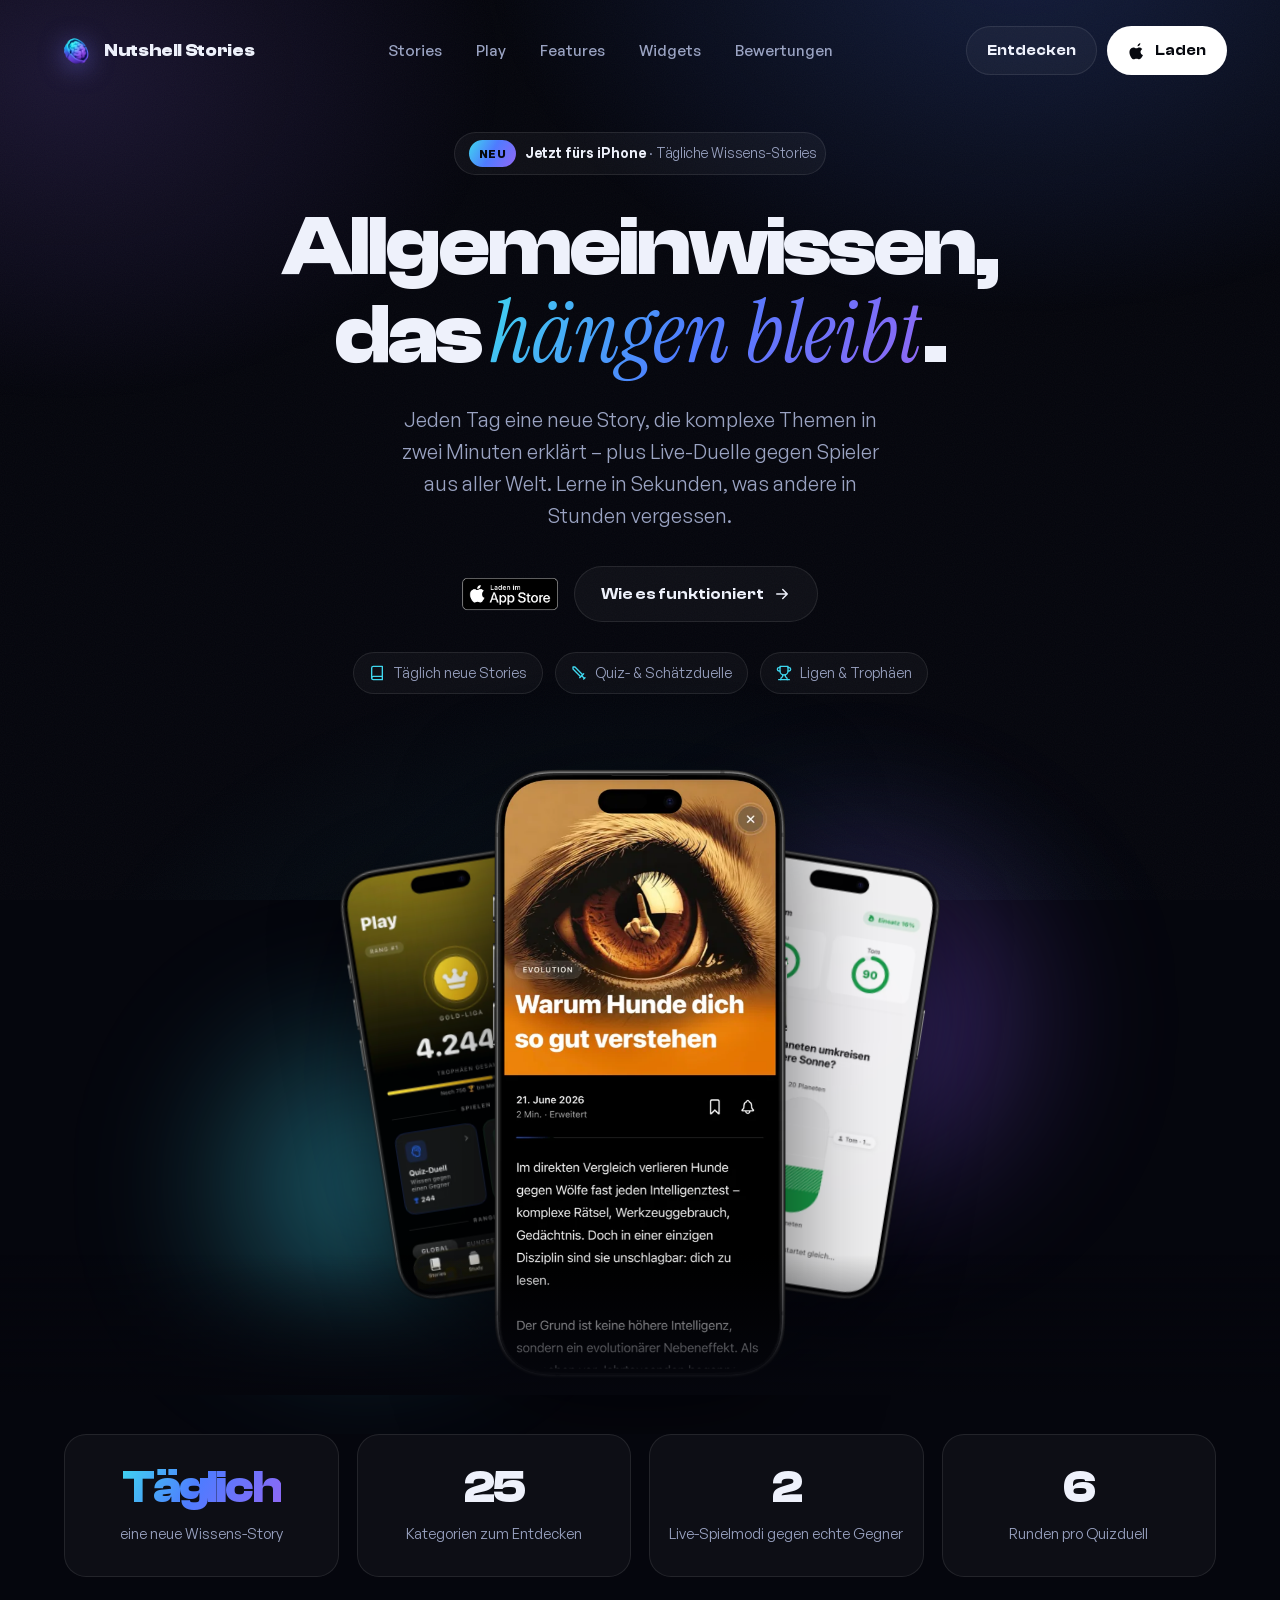
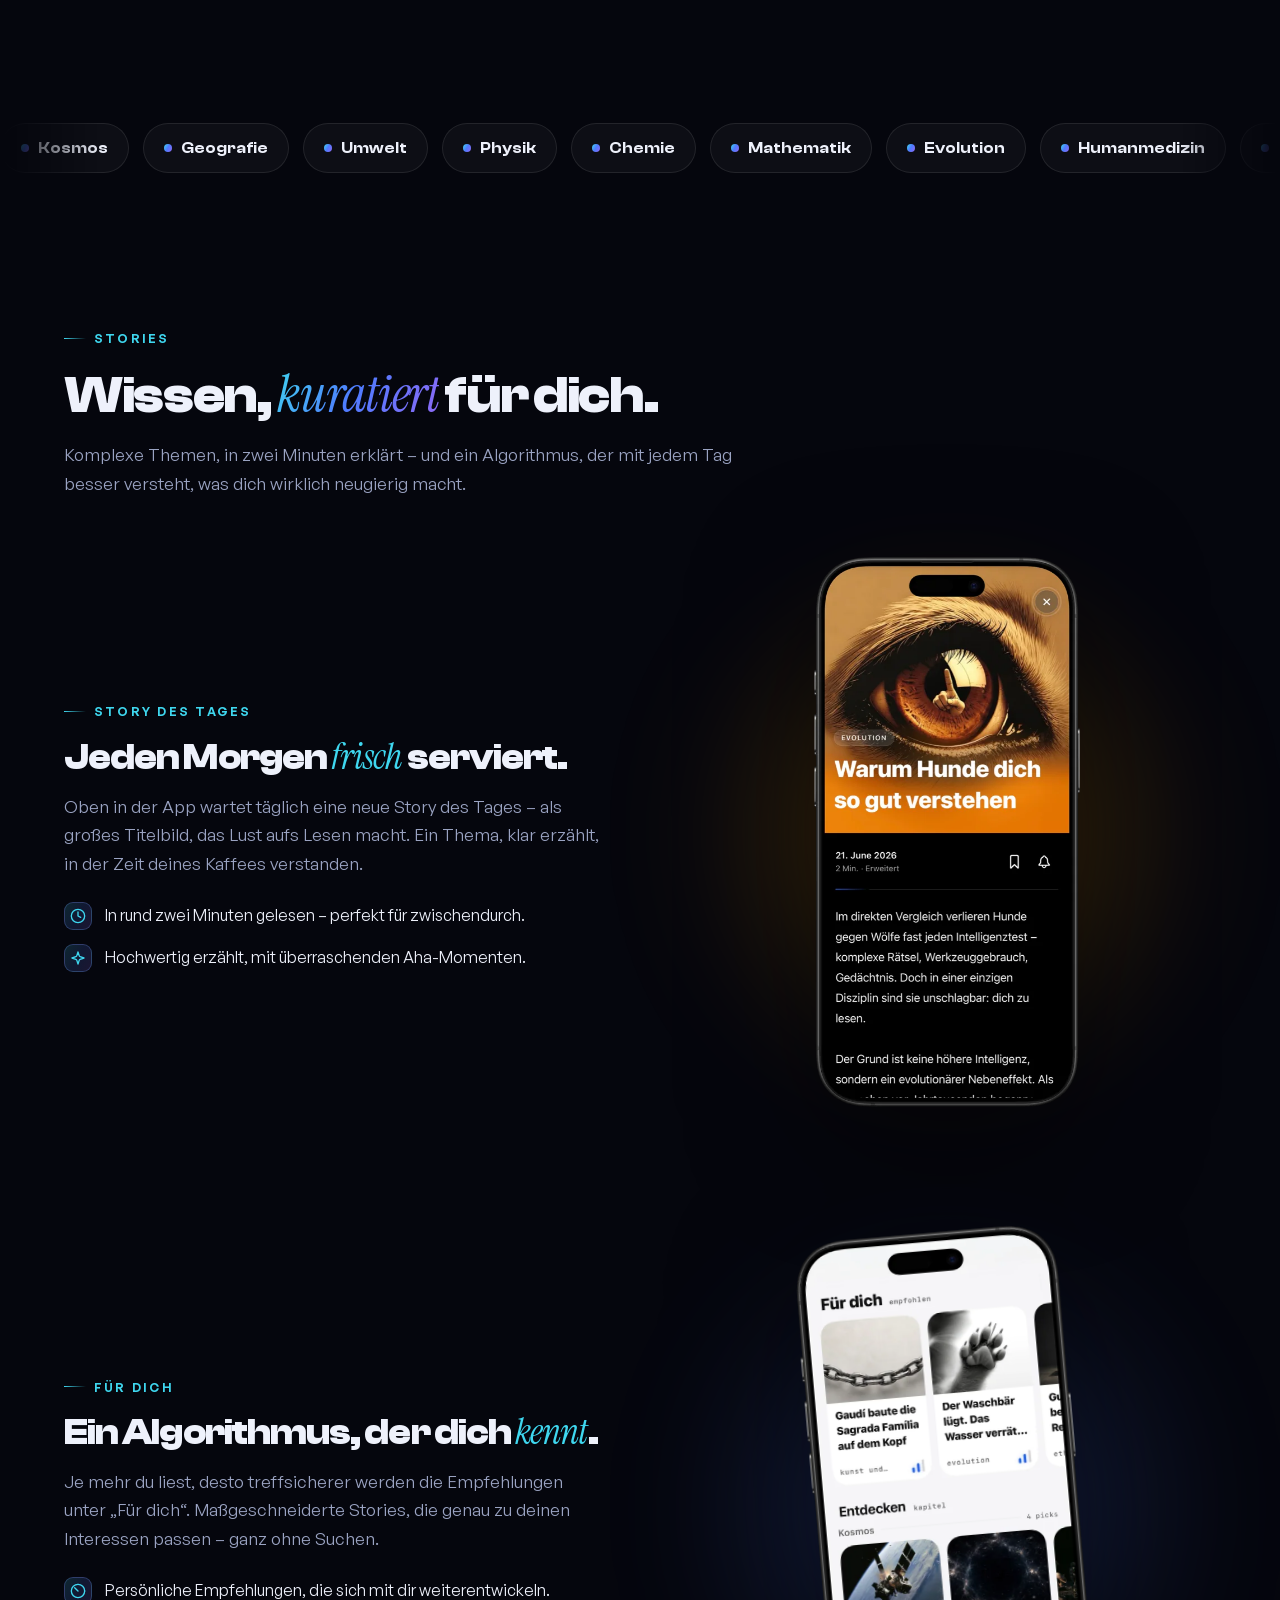
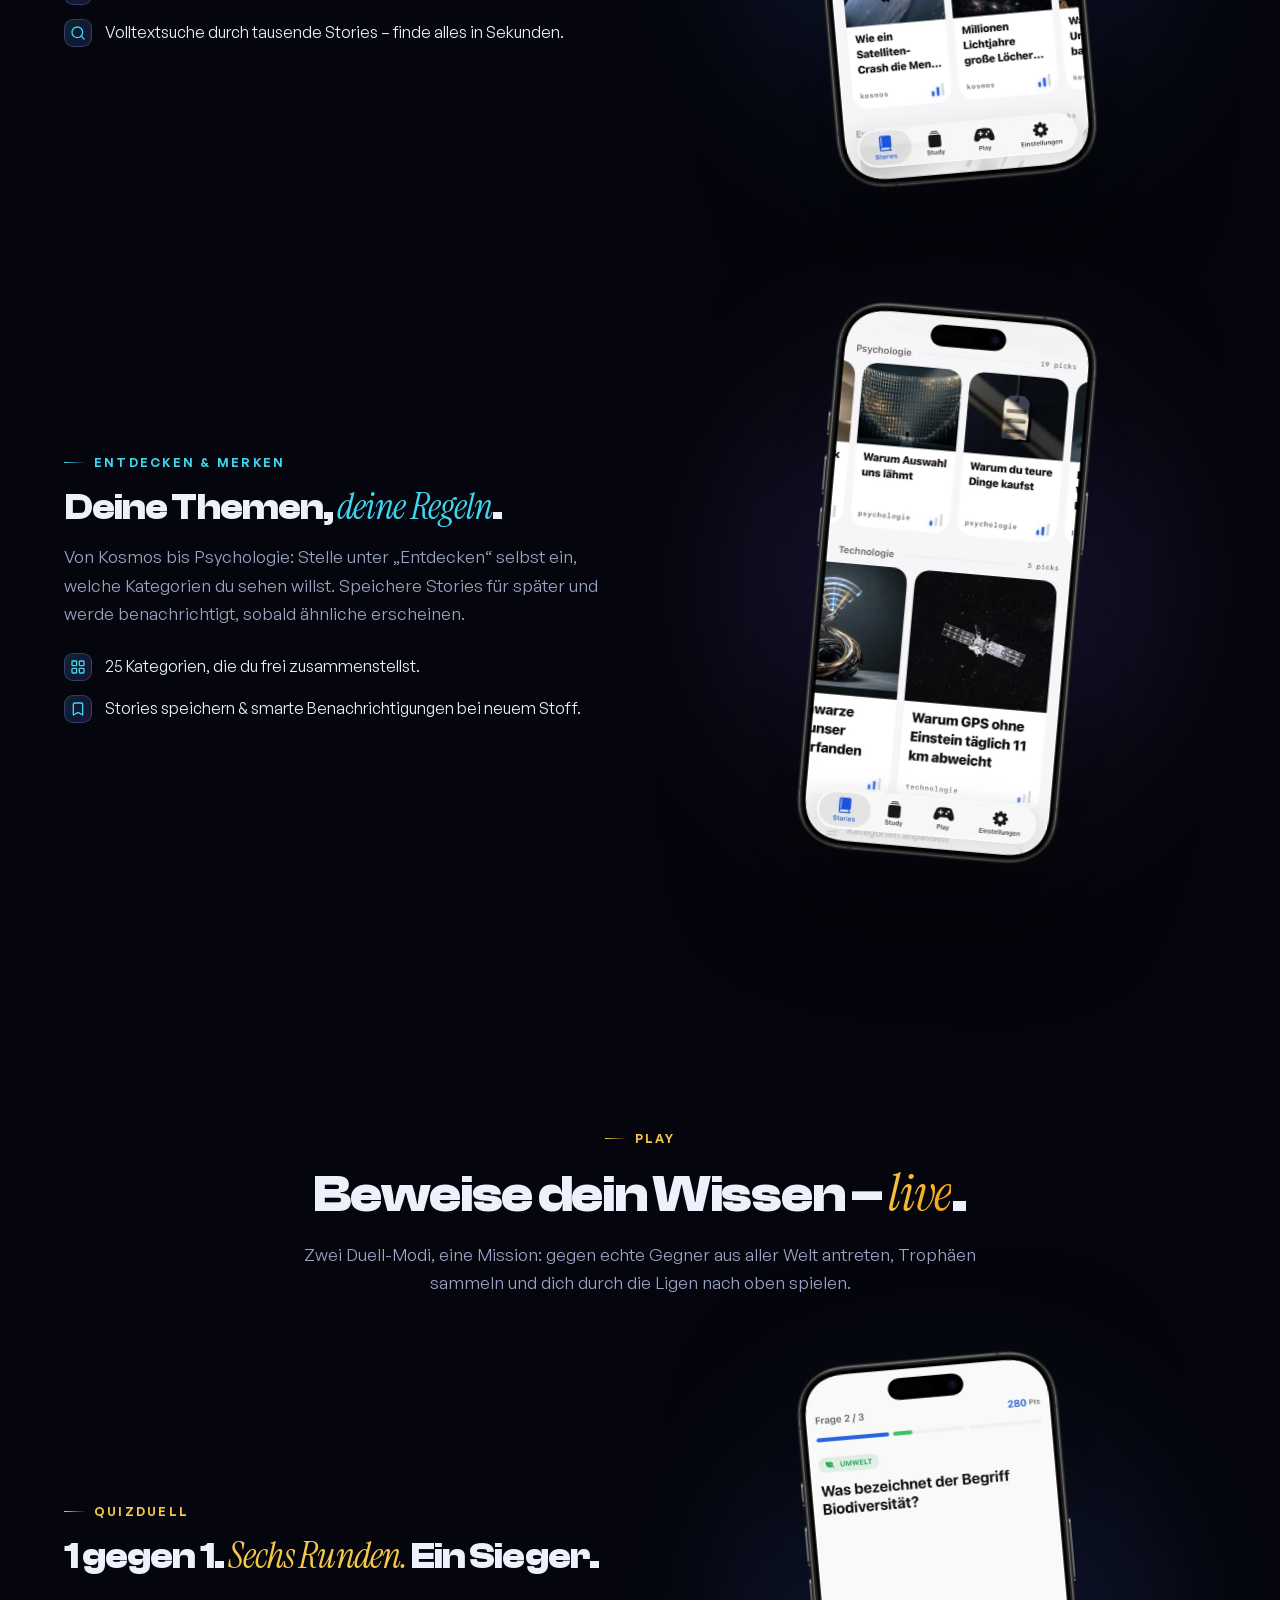
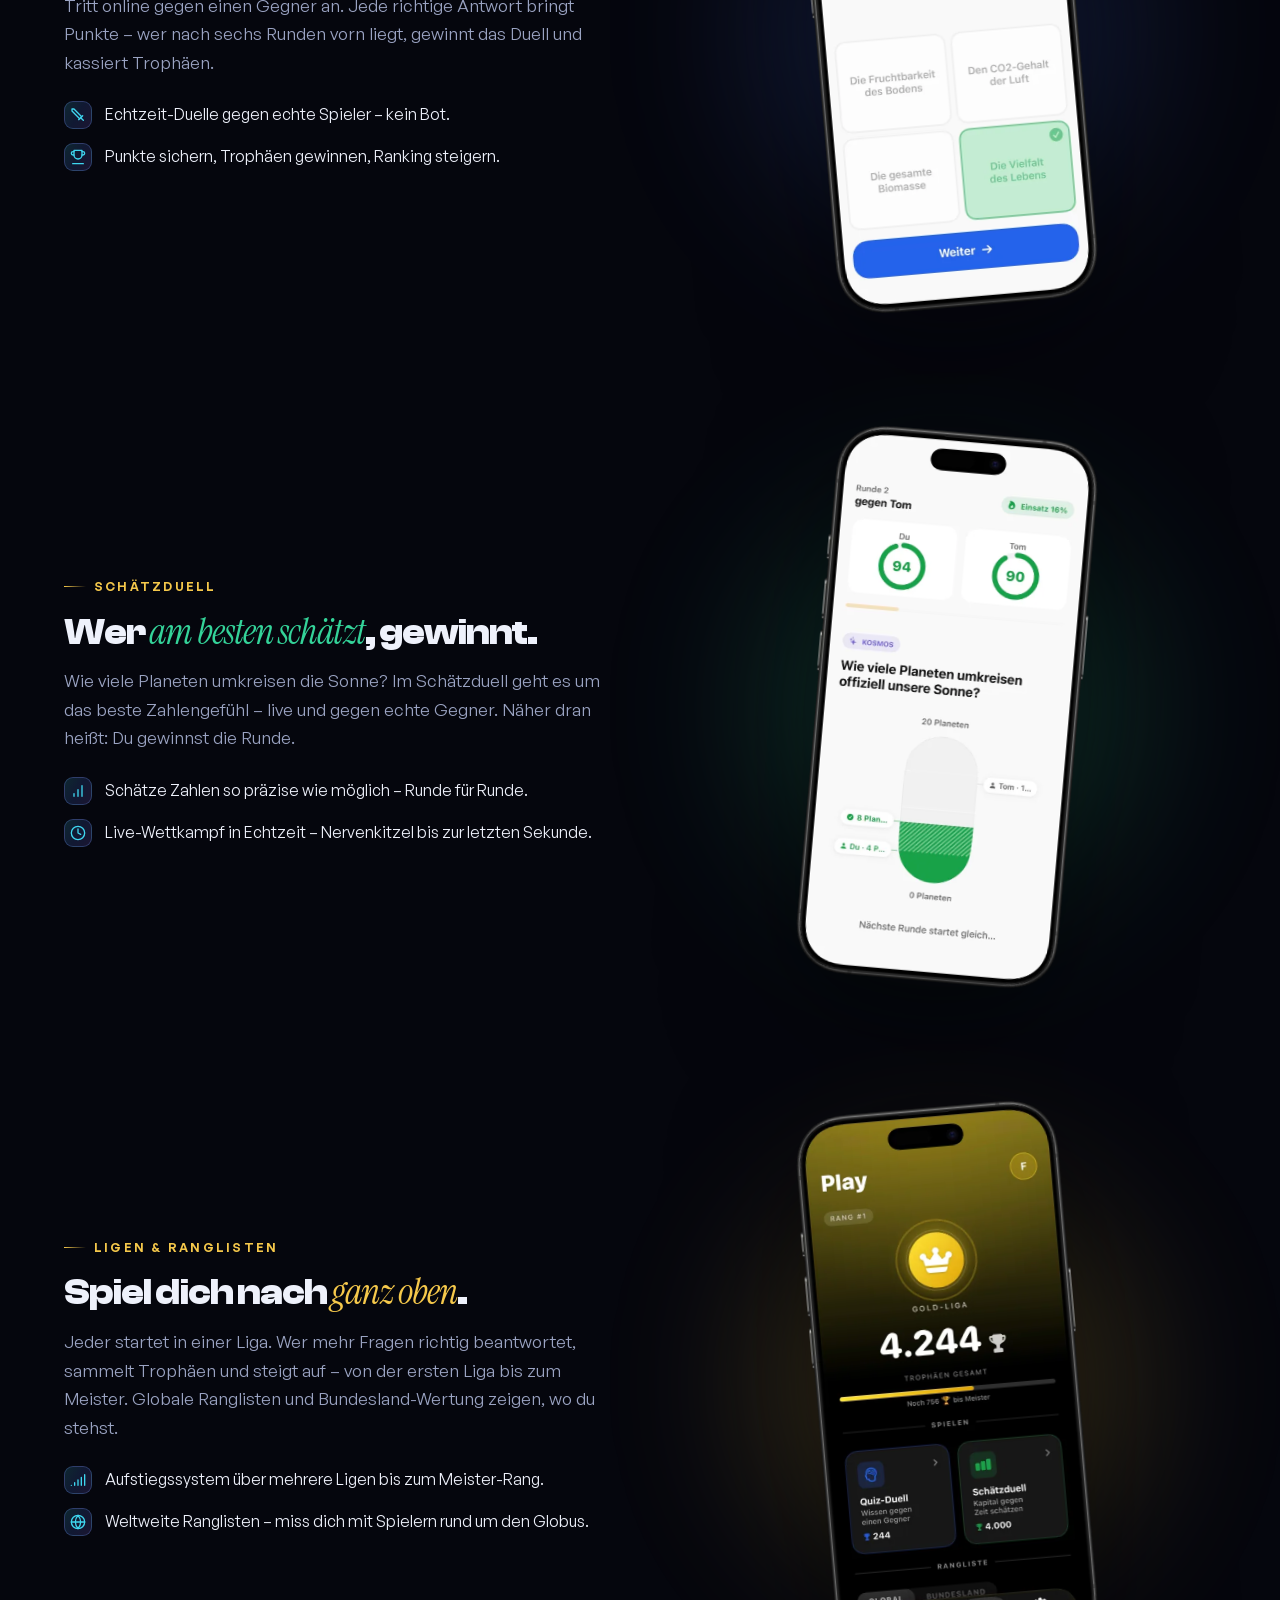
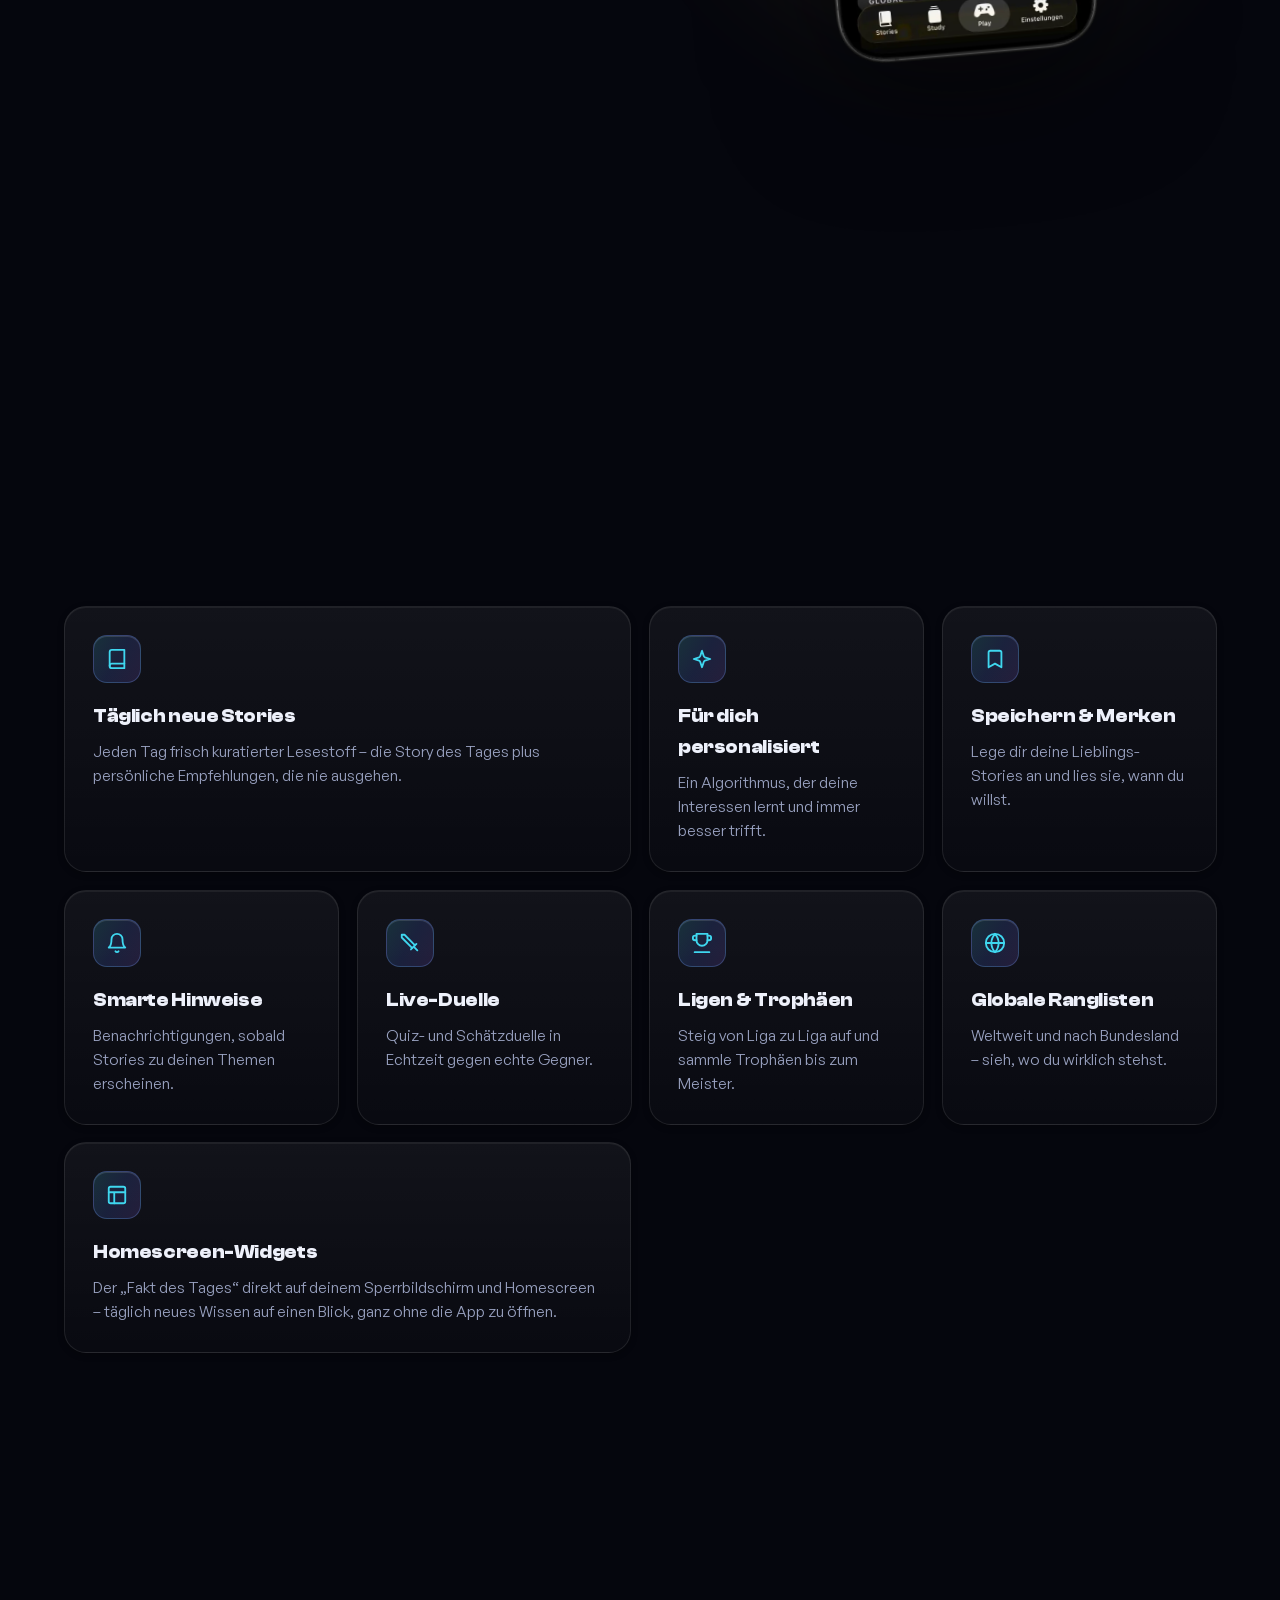
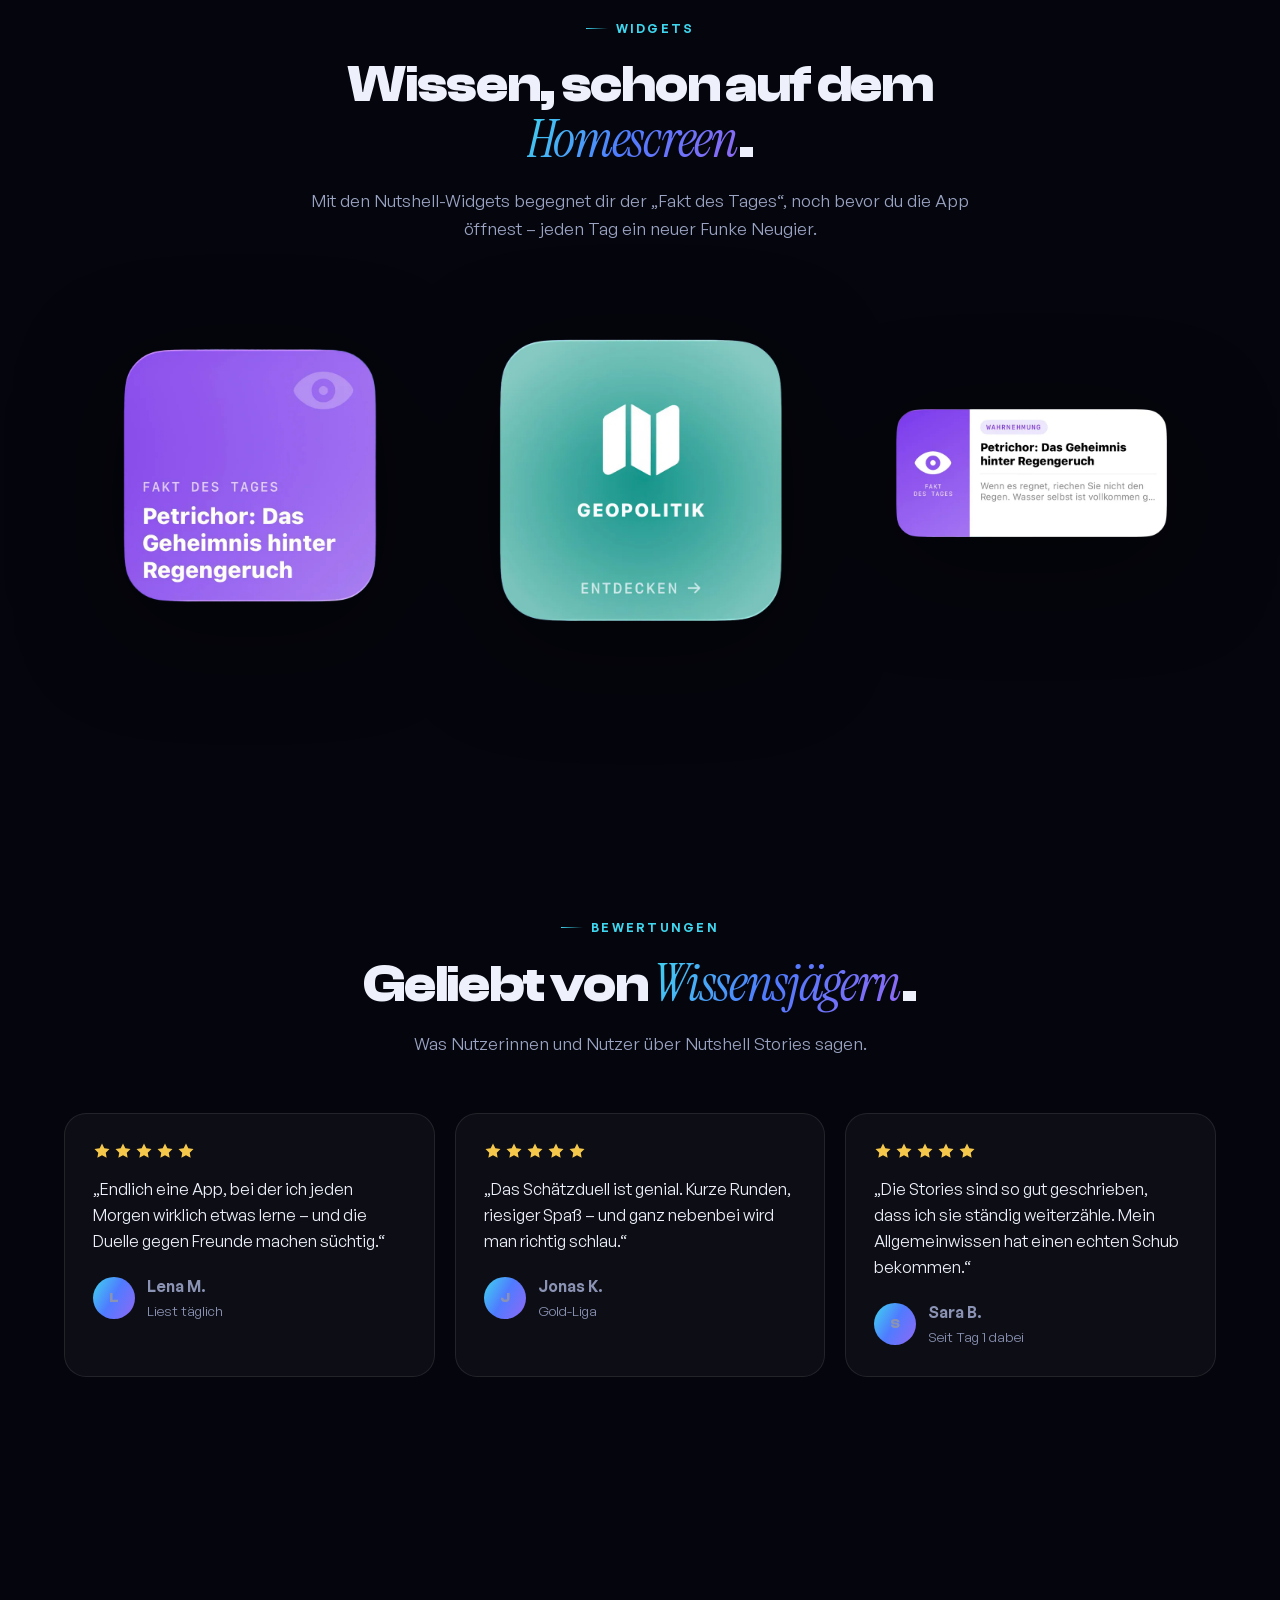
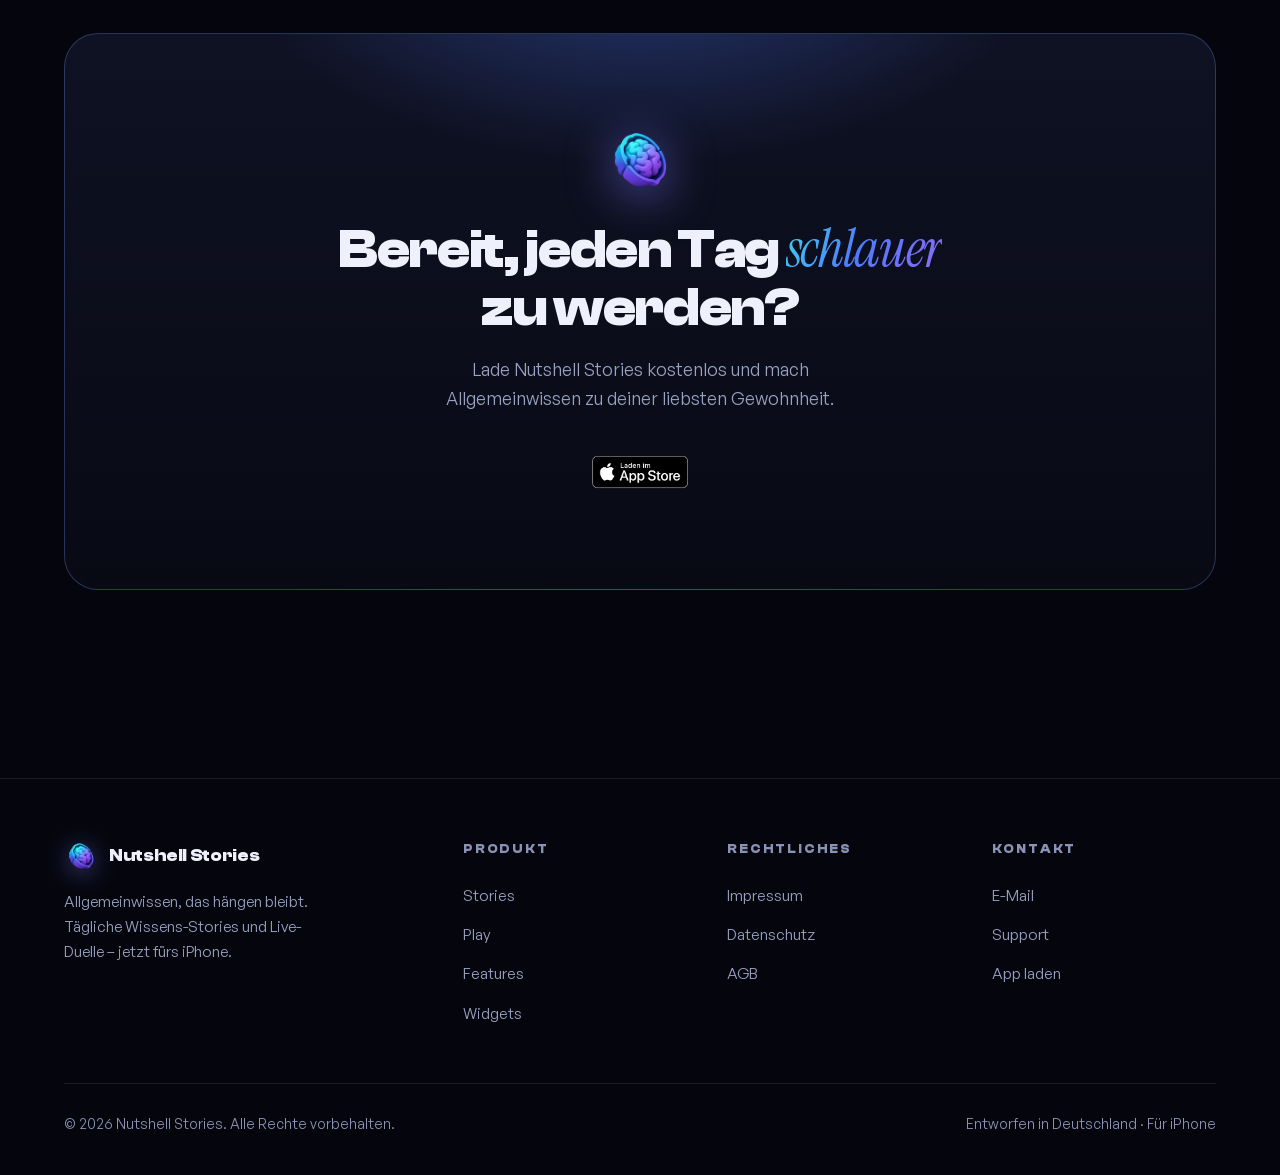
==== commit e40bf731: "Add files via upload" ====
--- a/index.html
+++ b/index.html
@@ -233,8 +233,12 @@
   .aurora.a2{ width:480px; height:480px; background:radial-gradient(circle,#8B5CF6,transparent 65%); right:14%; top:4%; animation:drift2 17s var(--ease) infinite; }
   .aurora.a3{ width:420px; height:420px; background:radial-gradient(circle,#3FD7EF,transparent 65%); left:12%; bottom:0; animation:drift3 19s var(--ease) infinite; }
 
-  .phone{ position:absolute; z-index:2; -webkit-backface-visibility:hidden; backface-visibility:hidden; }
-  .phone img{ width:auto; filter:drop-shadow(0 30px 70px rgba(0,0,0,.6)); transform:translateZ(0); -webkit-backface-visibility:hidden; backface-visibility:hidden; }
+  /* Kein will-change / translateZ / backface hier: das erzwingt in Safari eigene
+     GPU-Ebenen, die den drop-shadow rechteckig abschneiden. Ohne Ebenen-Promotion
+     rendert Safari den weichen Schatten korrekt – und das Nicht-Zeichnen-Problem
+     war ohnehin durch das entfernte will-change verursacht. */
+  .phone{ position:absolute; z-index:2; }
+  .phone img{ width:auto; filter:drop-shadow(0 24px 48px rgba(0,0,0,.55)); }
   .phone.main{ z-index:3; animation:float1 7s ease-in-out infinite; }
   .phone.main img{ height:min(620px, 76vw); }
   .phone.left{ transform:translateX(-64%) rotate(-9deg) scale(.82); z-index:2; opacity:.96; animation:float2 8.5s ease-in-out infinite; }
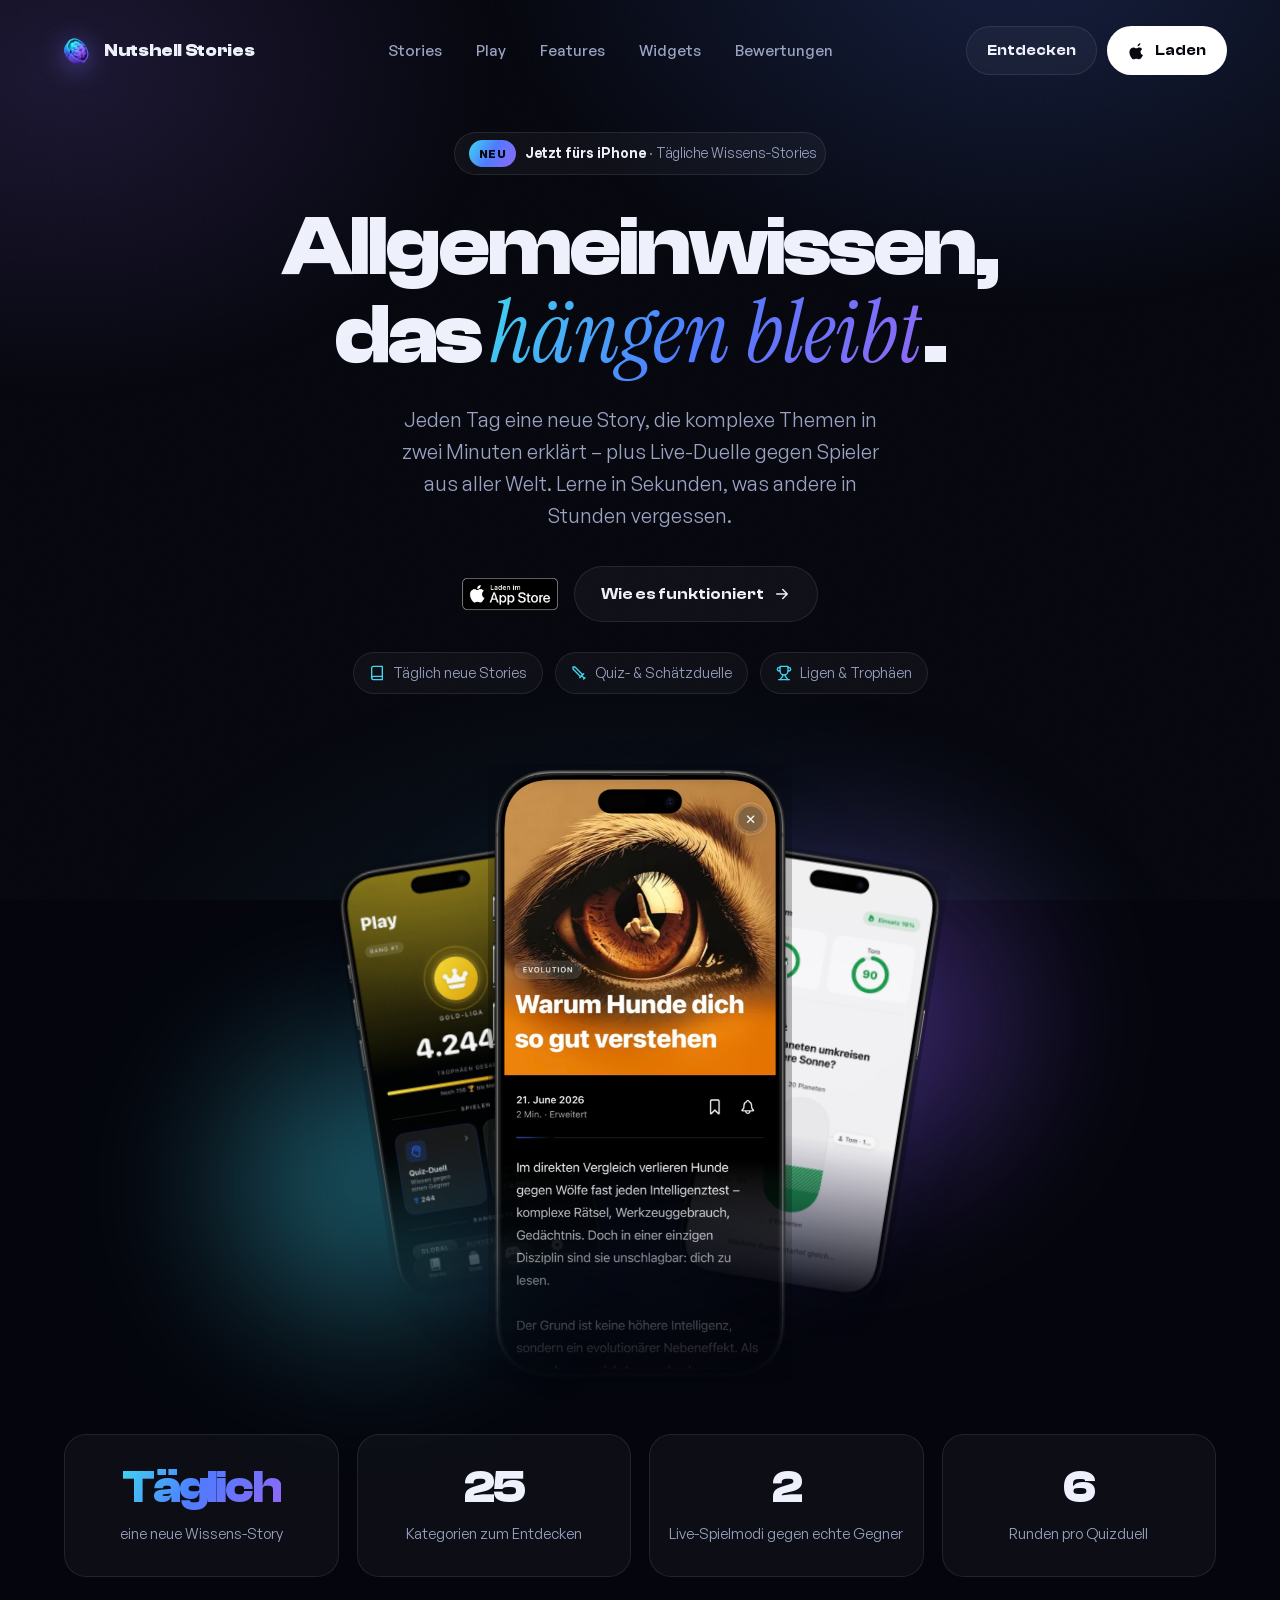
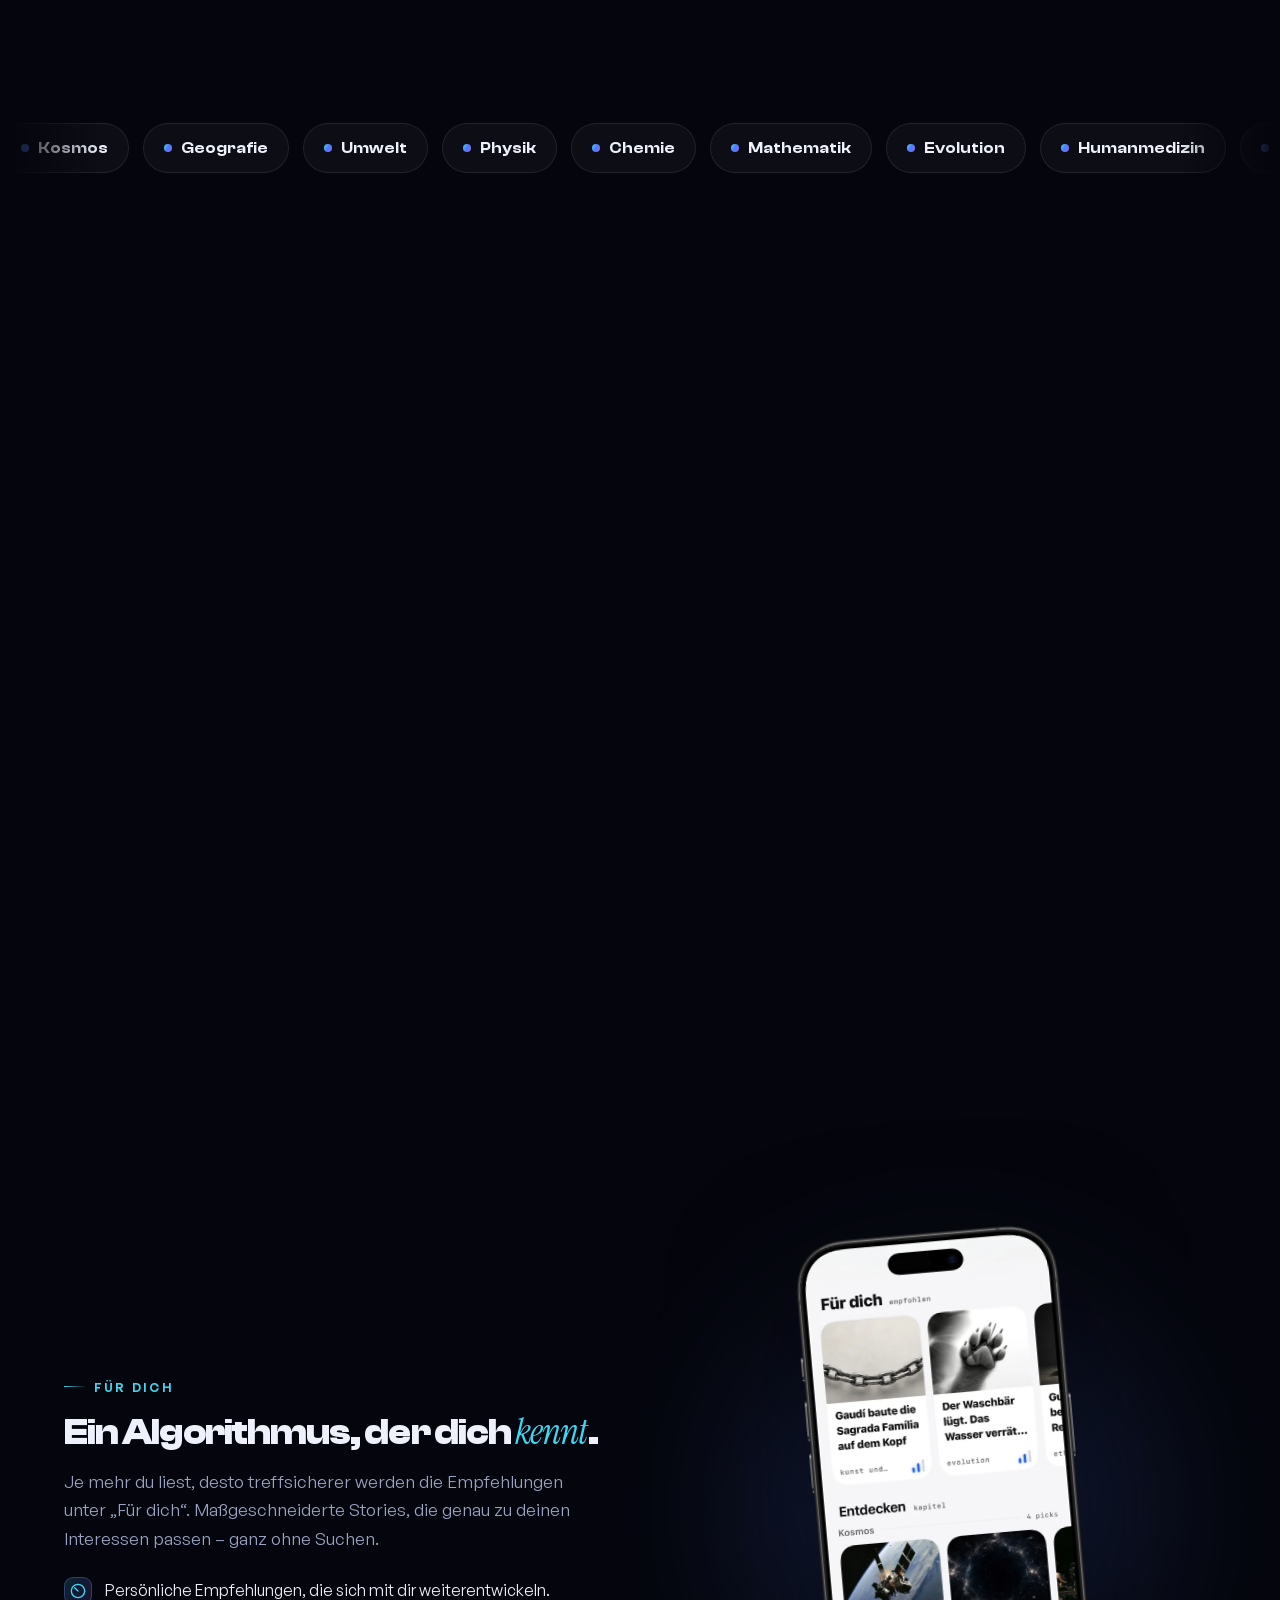
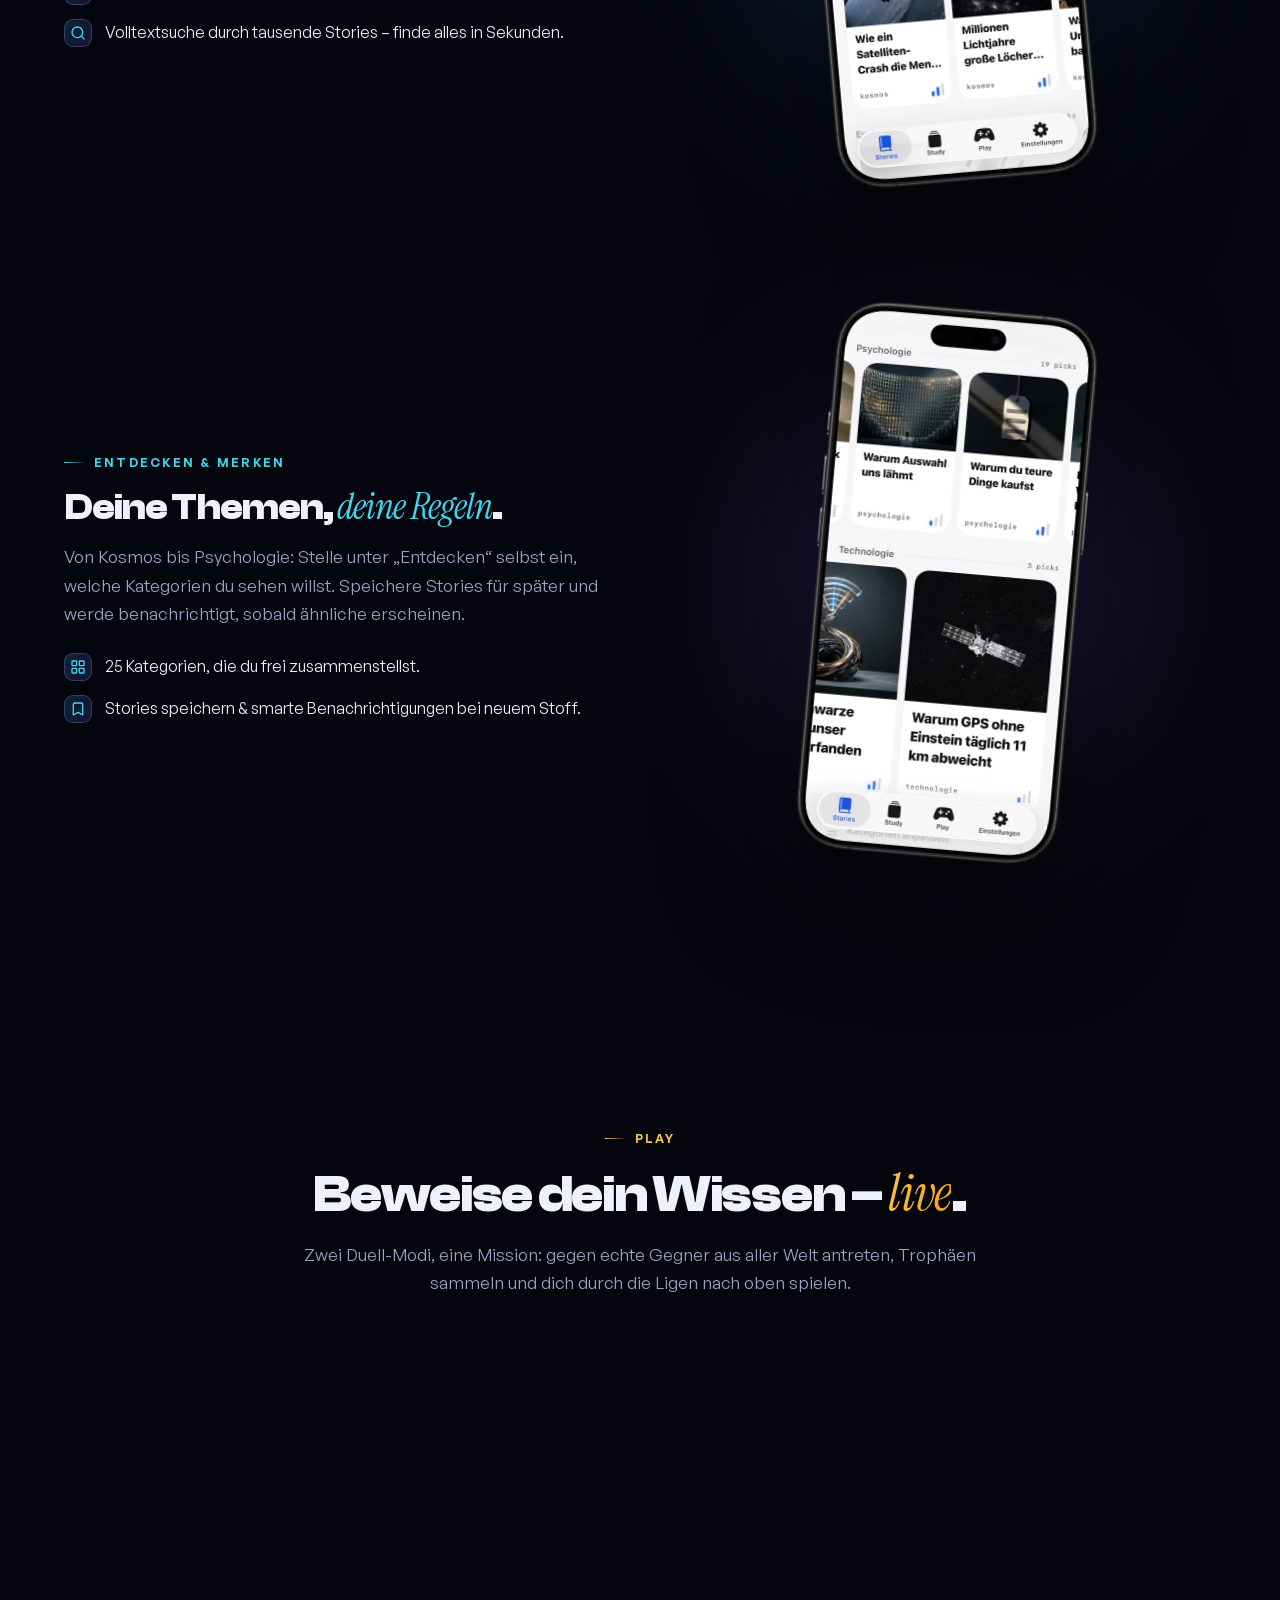
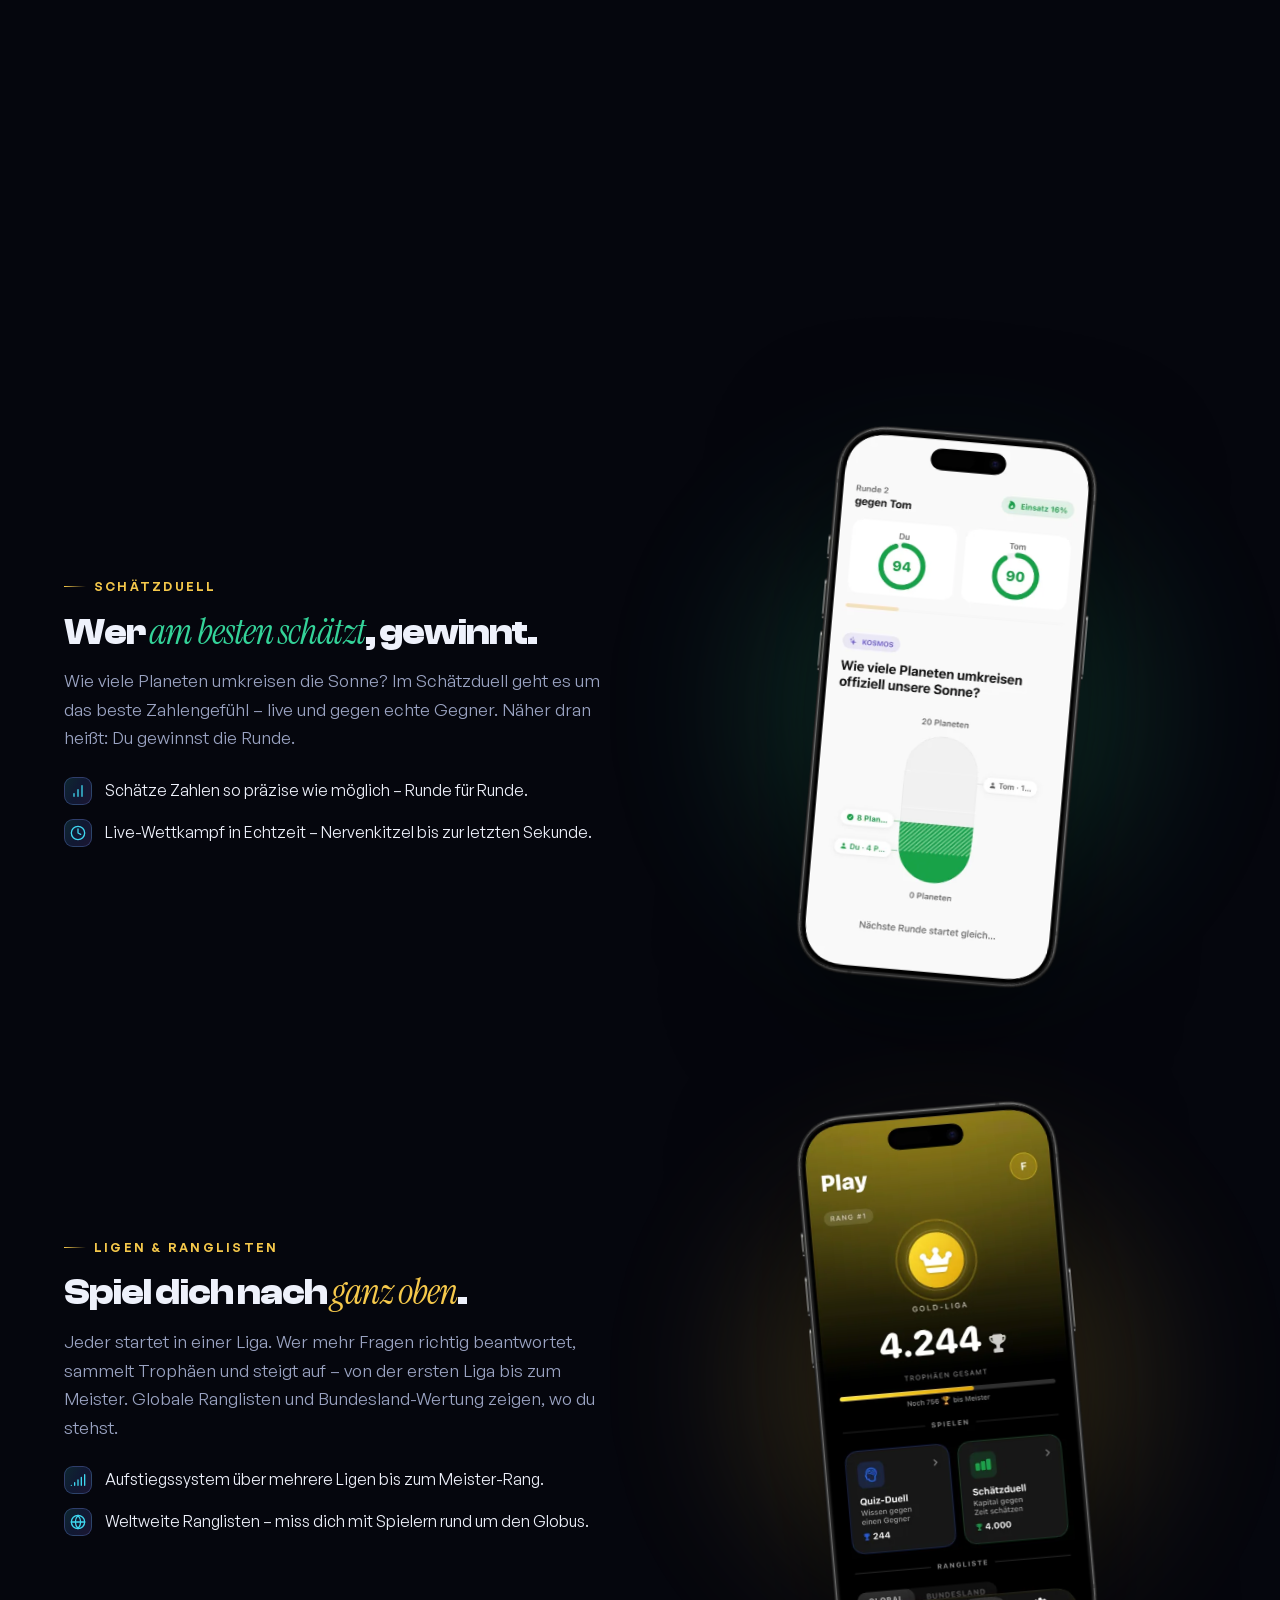
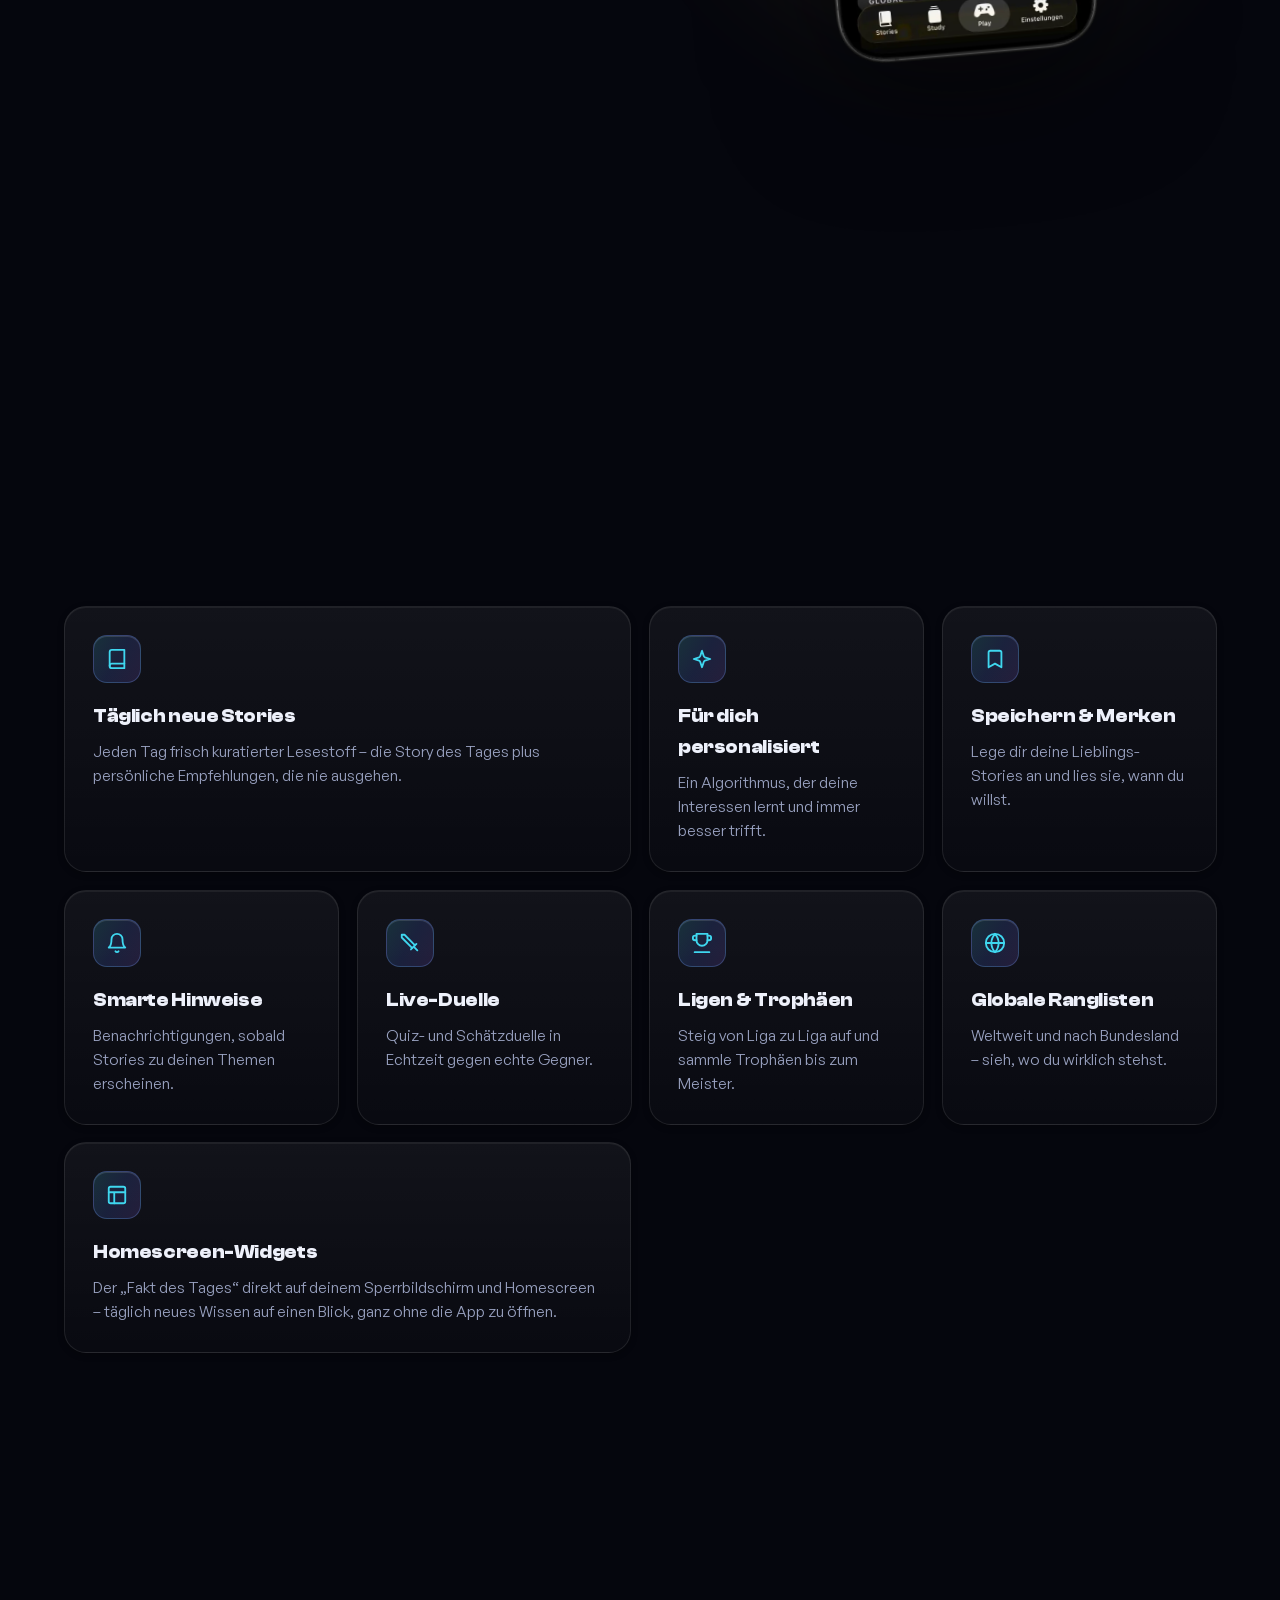
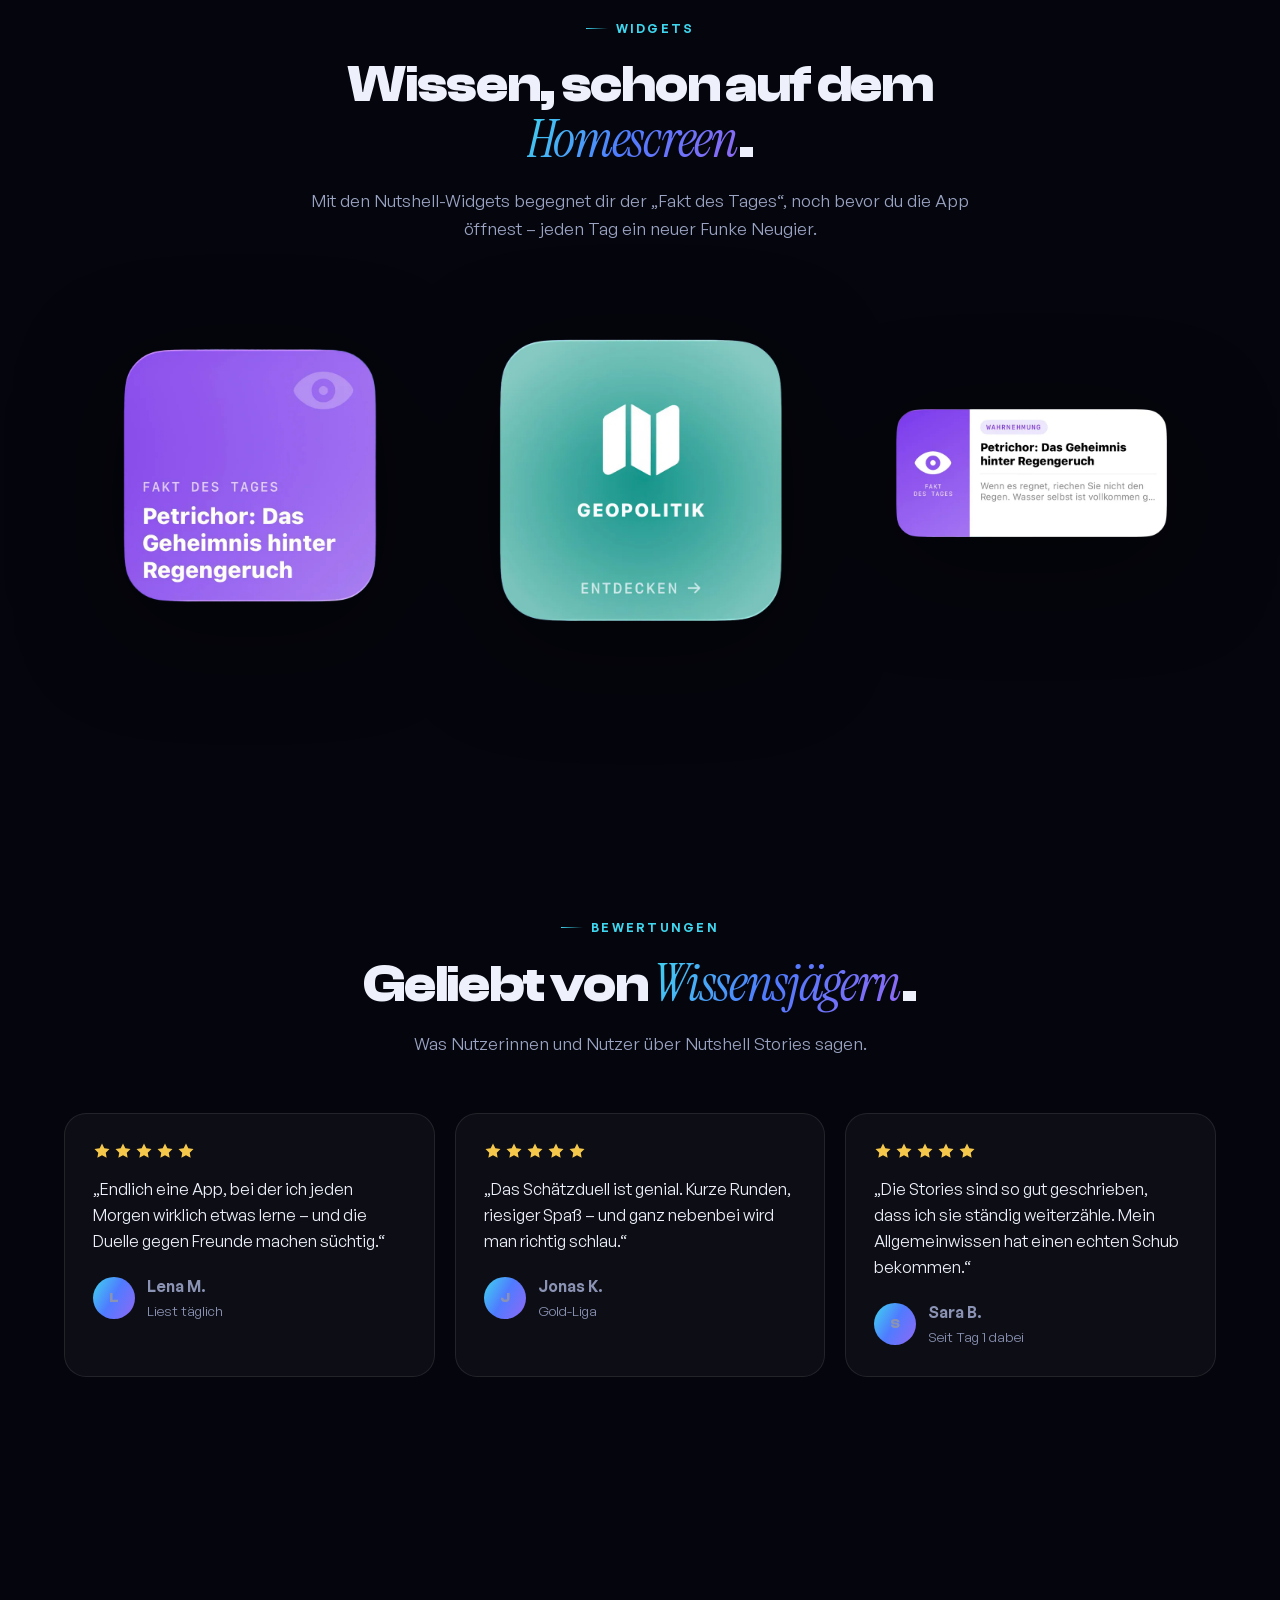
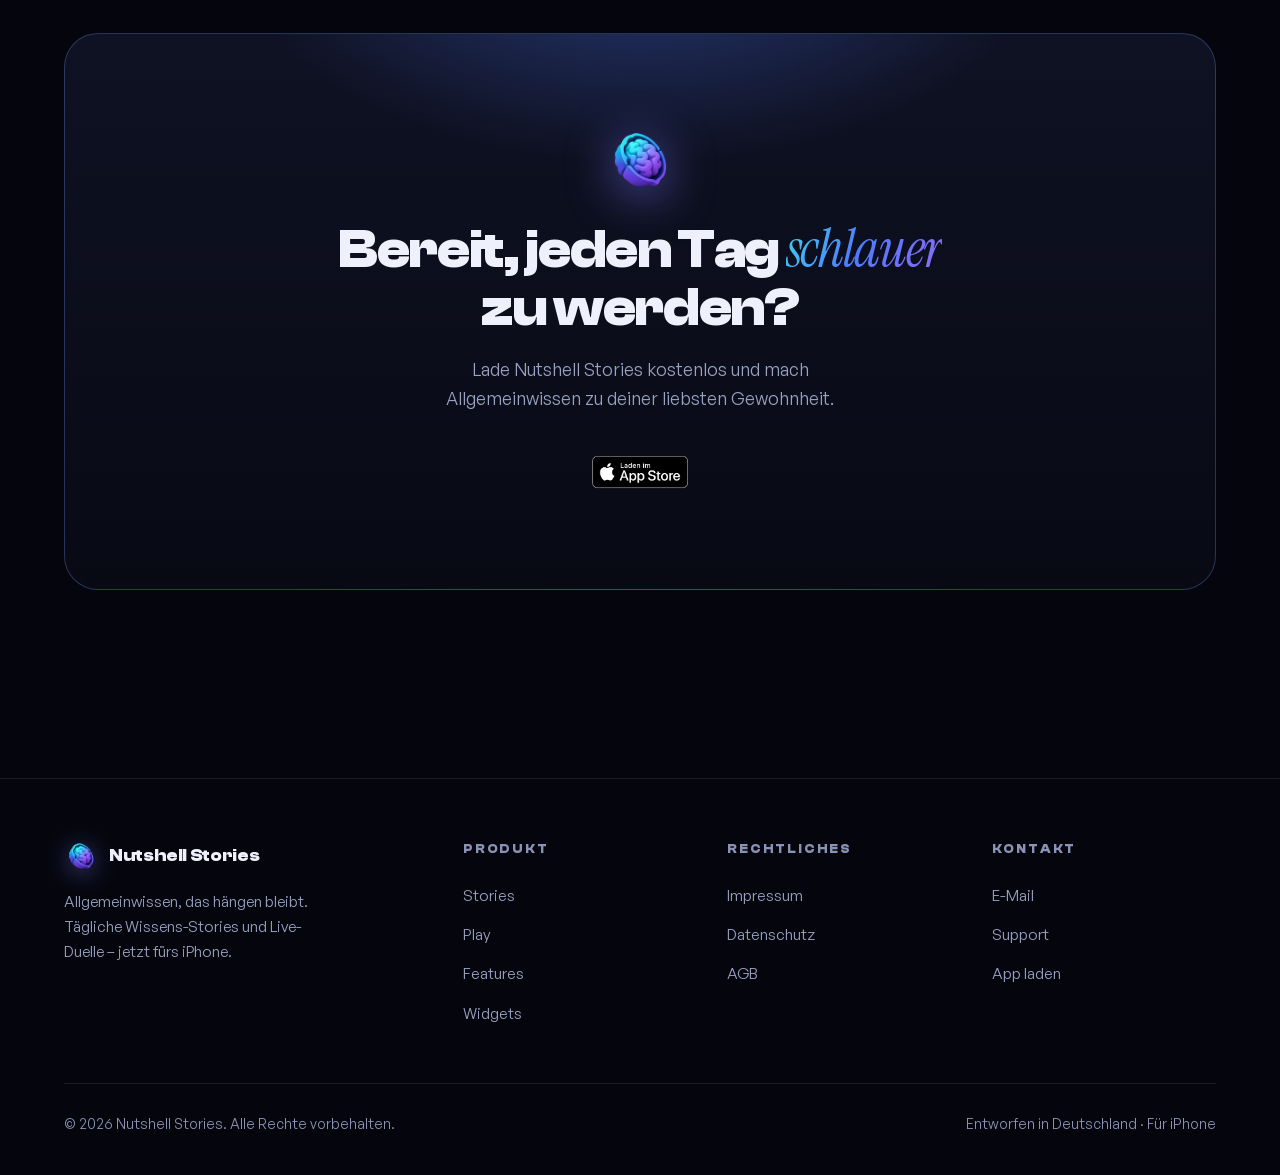
==== commit b7c111ac: "Add files via upload" ====
--- a/index.html
+++ b/index.html
@@ -196,7 +196,10 @@
   /* ============================================================
      HERO
      ============================================================ */
-  .hero{ position:relative; padding-top:calc(var(--nav-h) + 60px); padding-bottom:40px; text-align:center; overflow:hidden; }
+  /* overflow-x:clip statt overflow:hidden: verhindert seitliches Überlaufen,
+     schneidet aber den Aurora-Schein an der Unterkante NICHT hart ab
+     (overflow:hidden erzeugte eine harte horizontale Kante quer zur Seite). */
+  .hero{ position:relative; padding-top:calc(var(--nav-h) + 60px); padding-bottom:40px; text-align:center; overflow-x:clip; }
   .hero-pill{
     display:inline-flex; align-items:center; gap:9px; padding:7px 8px 7px 14px; border-radius:999px;
     background:rgba(255,255,255,.04); border:1px solid var(--border); font-size:.86rem; color:var(--muted);
@@ -238,14 +241,19 @@
      rendert Safari den weichen Schatten korrekt – und das Nicht-Zeichnen-Problem
      war ohnehin durch das entfernte will-change verursacht. */
   .phone{ position:absolute; z-index:2; }
-  .phone img{ width:auto; filter:drop-shadow(0 24px 48px rgba(0,0,0,.55)); }
+  /* Maske: iPhones (inkl. Schatten) lösen sich nach unten weich auf –
+     ersetzt den früheren deckenden .stage-fade-Verlauf, der eine harte Kante erzeugte. */
+  .phone img{
+    width:auto; filter:drop-shadow(0 24px 48px rgba(0,0,0,.55));
+    -webkit-mask-image:linear-gradient(to bottom, #000 64%, transparent 100%);
+    mask-image:linear-gradient(to bottom, #000 64%, transparent 100%);
+  }
   .phone.main{ z-index:3; animation:float1 7s ease-in-out infinite; }
   .phone.main img{ height:min(620px, 76vw); }
   .phone.left{ transform:translateX(-64%) rotate(-9deg) scale(.82); z-index:2; opacity:.96; animation:float2 8.5s ease-in-out infinite; }
   .phone.right{ transform:translateX(64%) rotate(9deg) scale(.82); z-index:2; opacity:.96; animation:float3 9.5s ease-in-out infinite; }
   .phone.left img, .phone.right img{ height:min(540px, 66vw); }
 
-  .stage-fade{ position:absolute; left:0; right:0; bottom:-1px; height:140px; background:linear-gradient(to top,var(--bg),transparent); z-index:4; pointer-events:none; }
 
   /* ============================================================
      STAT STRIP
@@ -572,7 +580,6 @@
     <div class="phone left"><img src="assets/img/play-home.webp" alt="Play-Bildschirm der App: Gold-Liga mit 4.244 Trophäen, Quizduell und Schätzduell" decoding="async" fetchpriority="high" /></div>
     <div class="phone right"><img src="assets/img/schaetz.webp" alt="Schätzduell in der App: Schätze, wie viele Planeten die Sonne umkreisen, live gegen einen Gegner" decoding="async" fetchpriority="high" /></div>
     <div class="phone main"><img src="assets/img/story-day.webp" alt="Story des Tages in der Nutshell-Stories-App: „Warum Hunde dich so gut verstehen“" decoding="async" /></div>
-    <div class="stage-fade"></div>
   </div>
 </header>
 
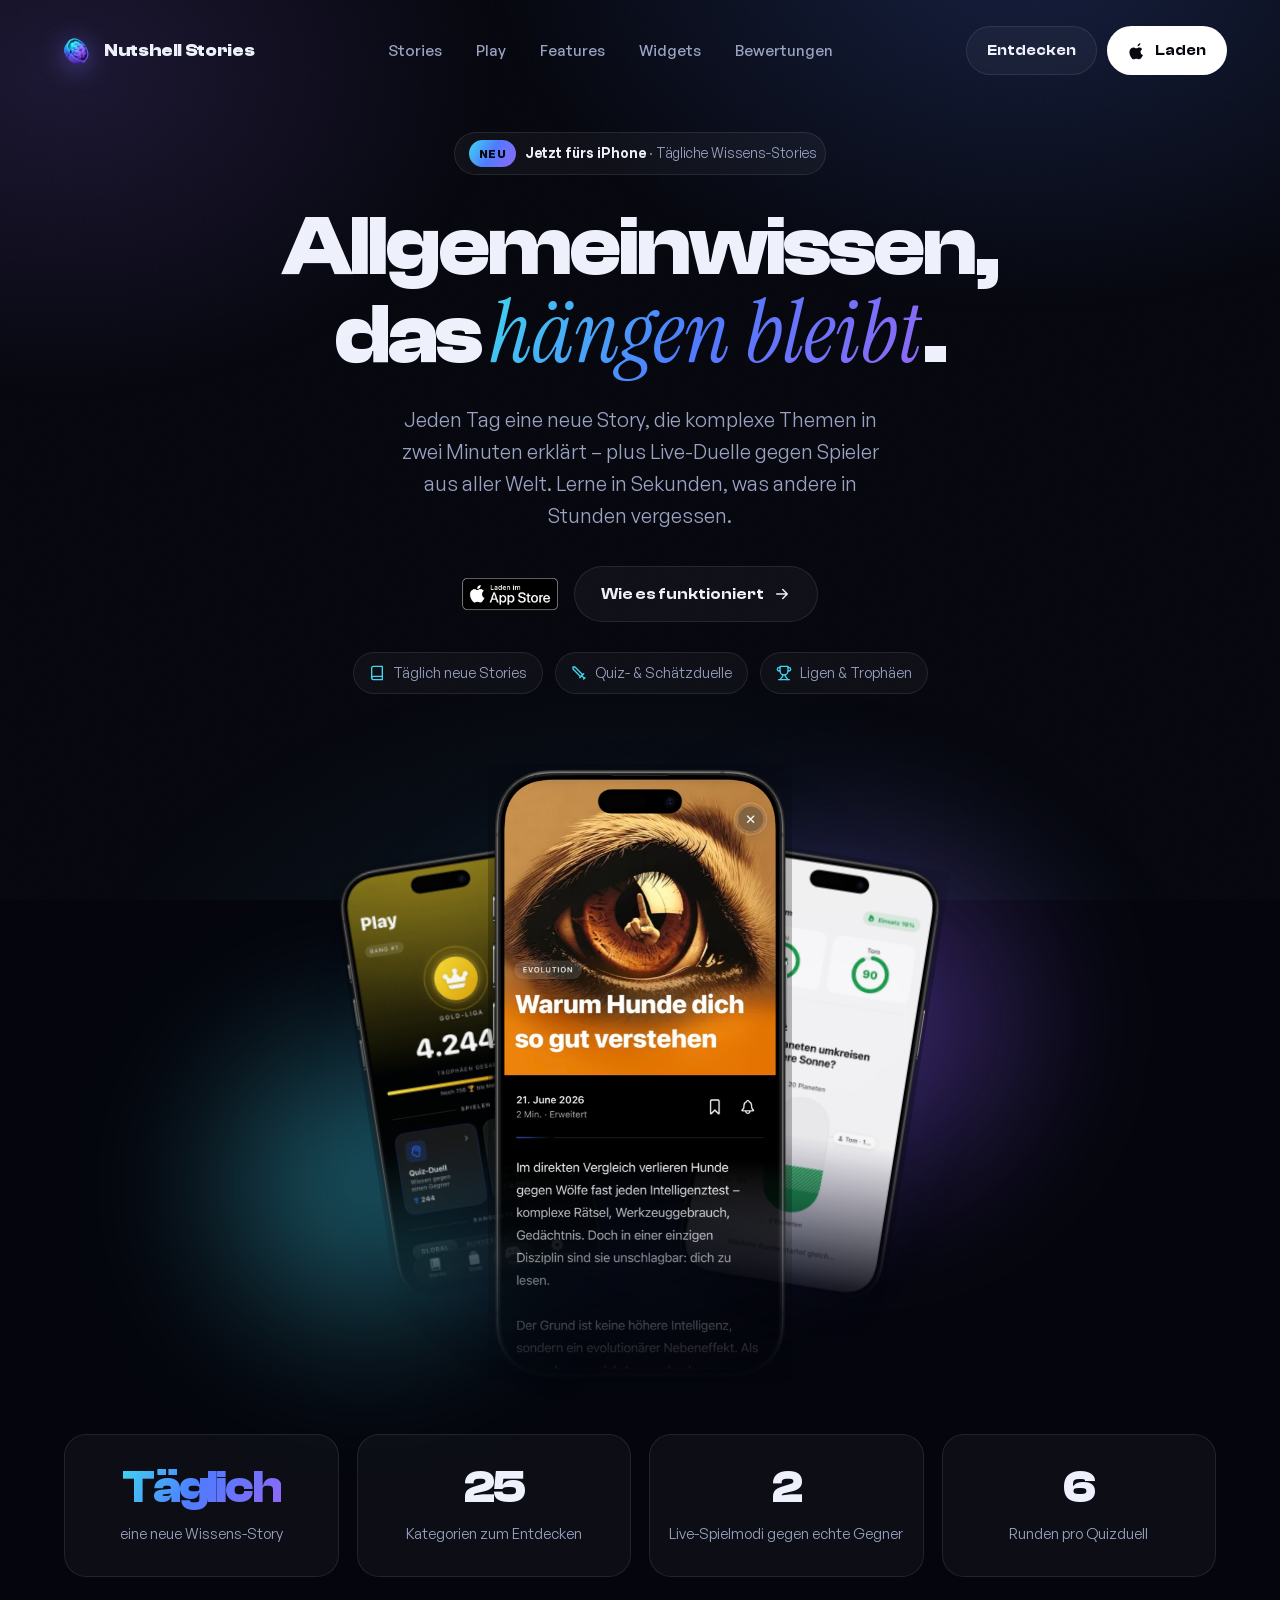
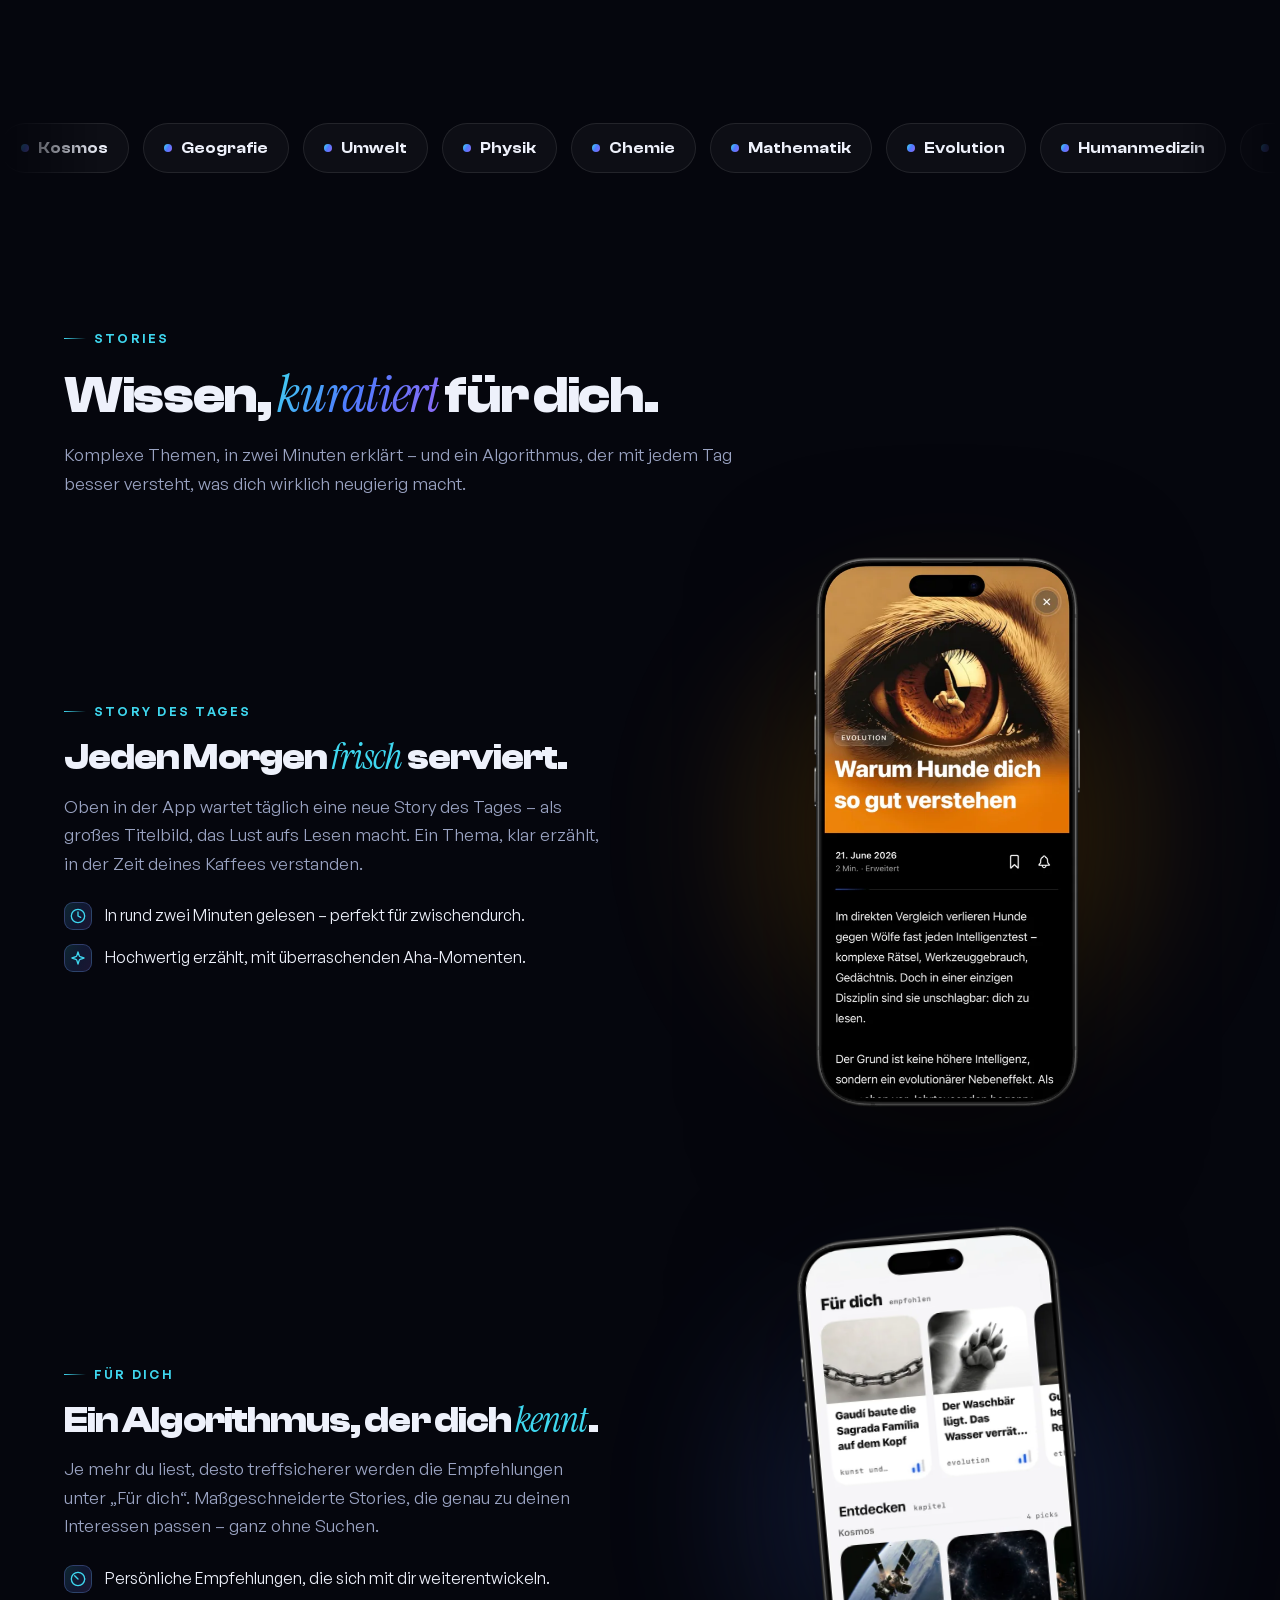
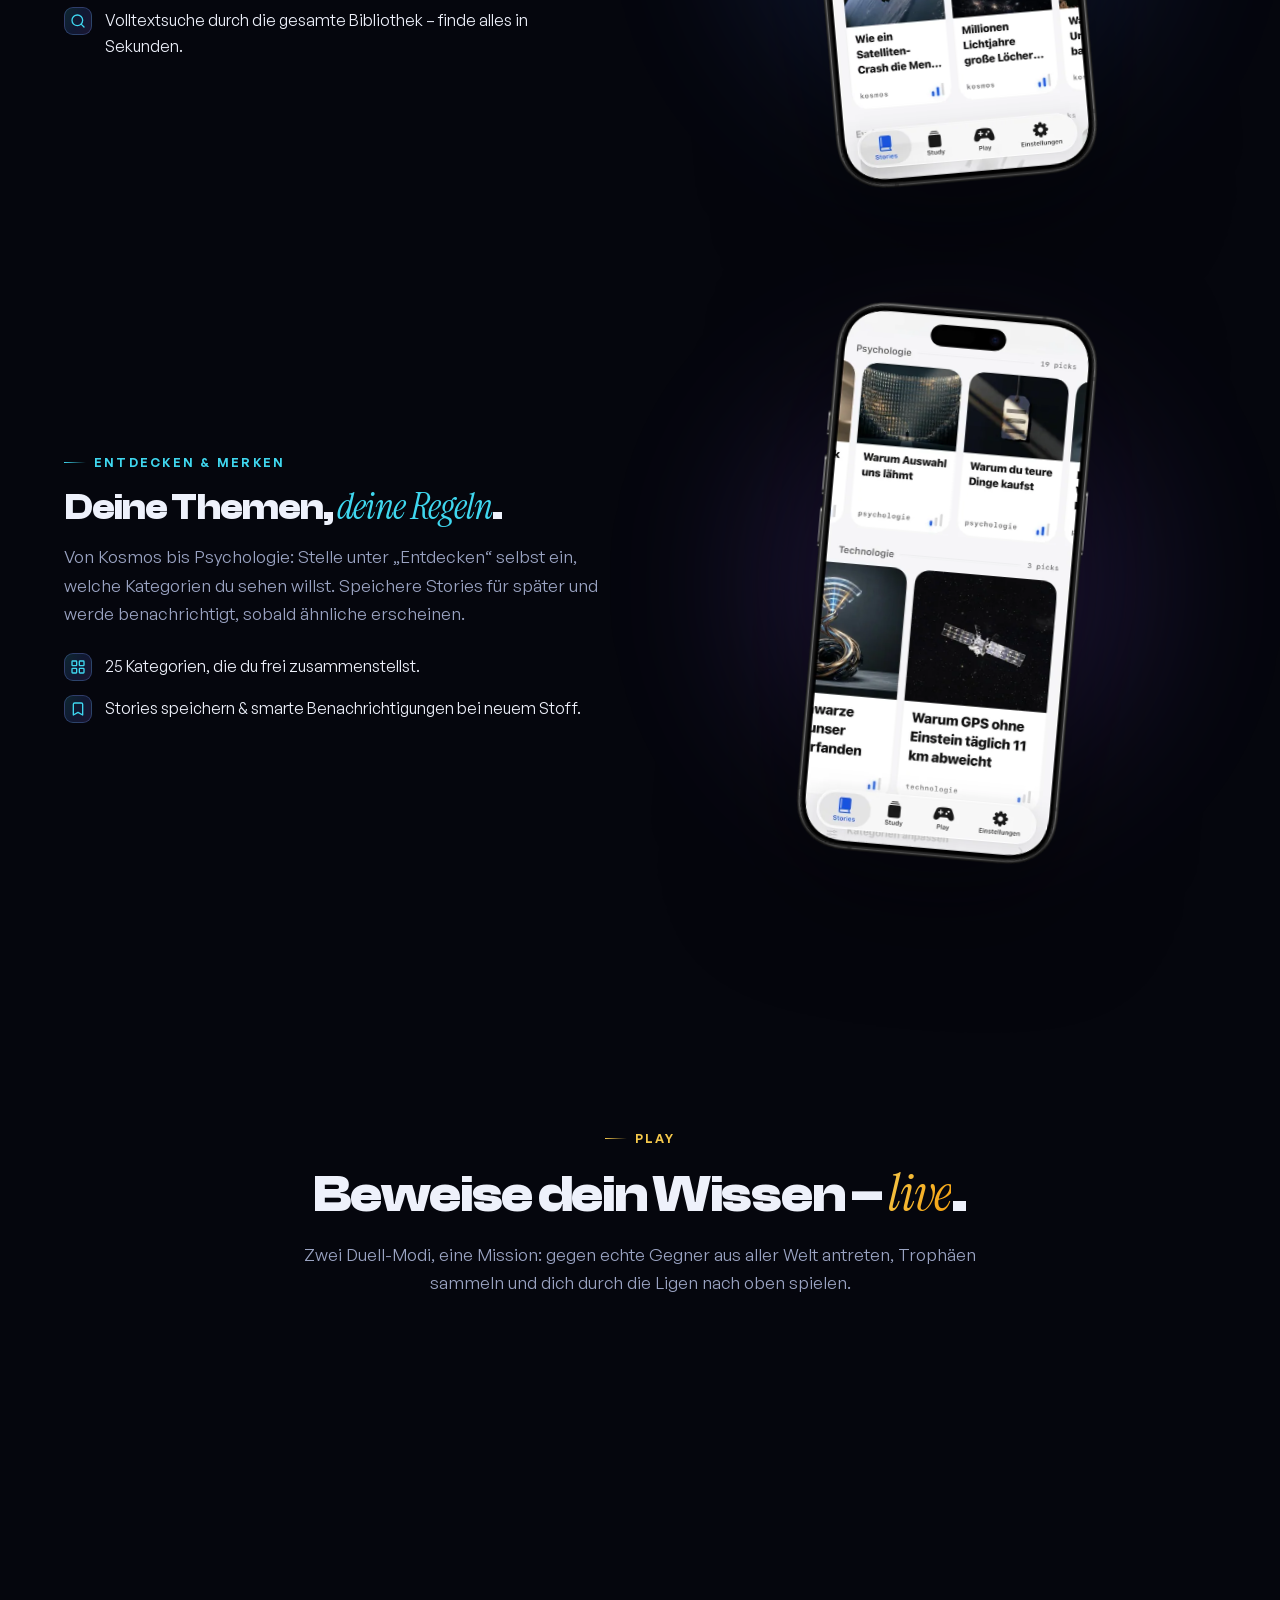
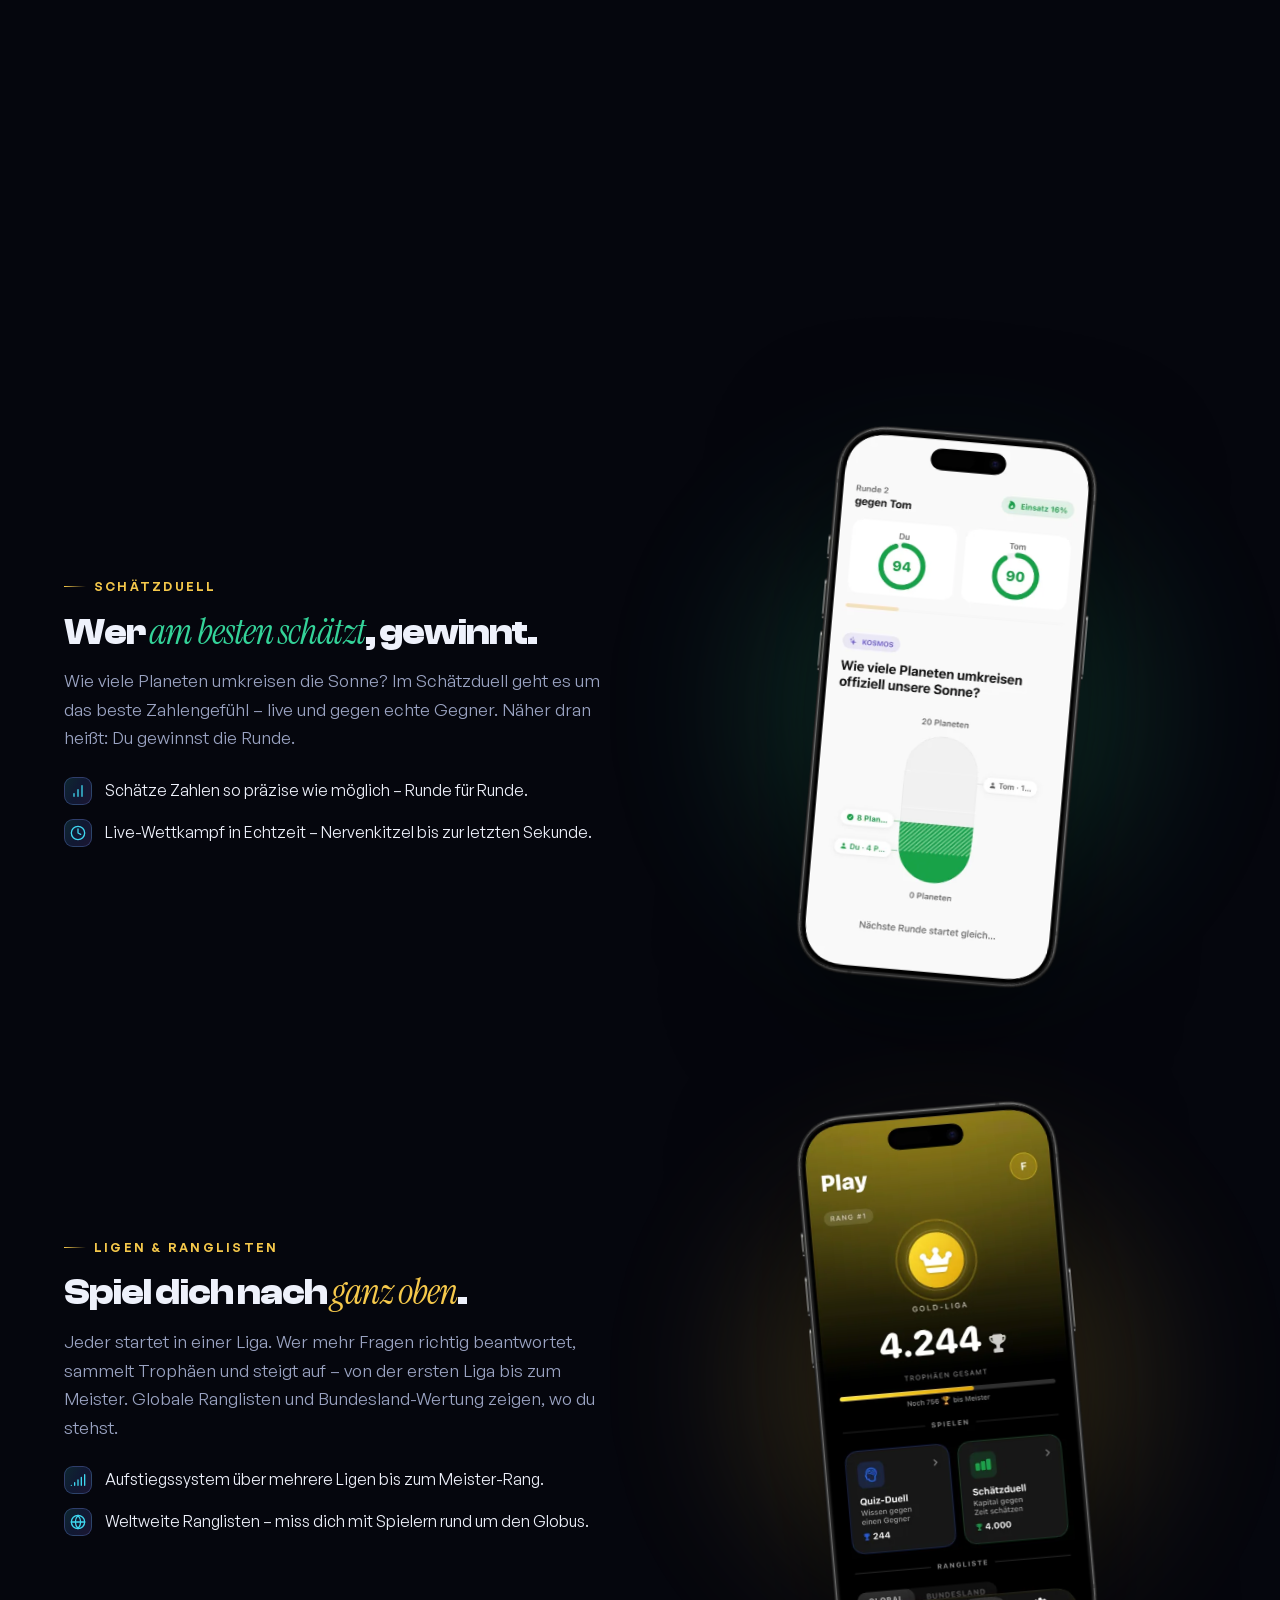
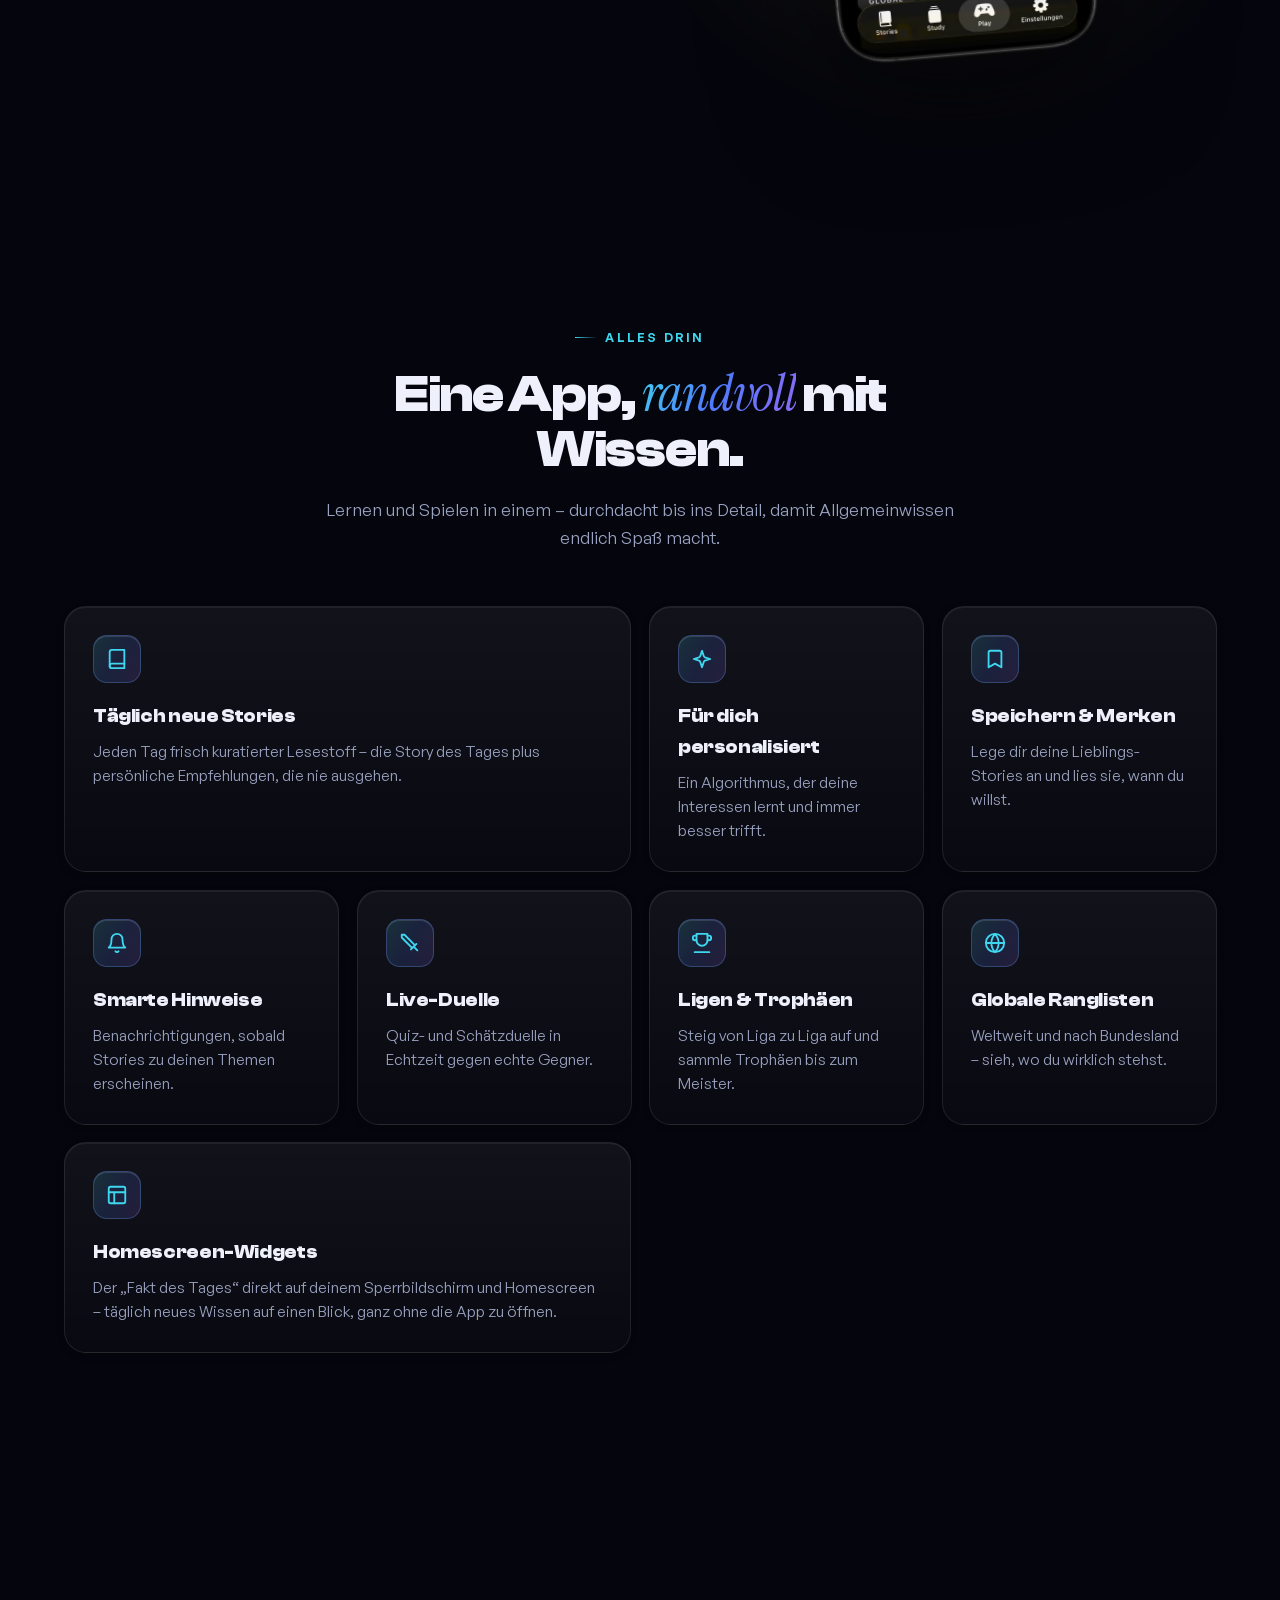
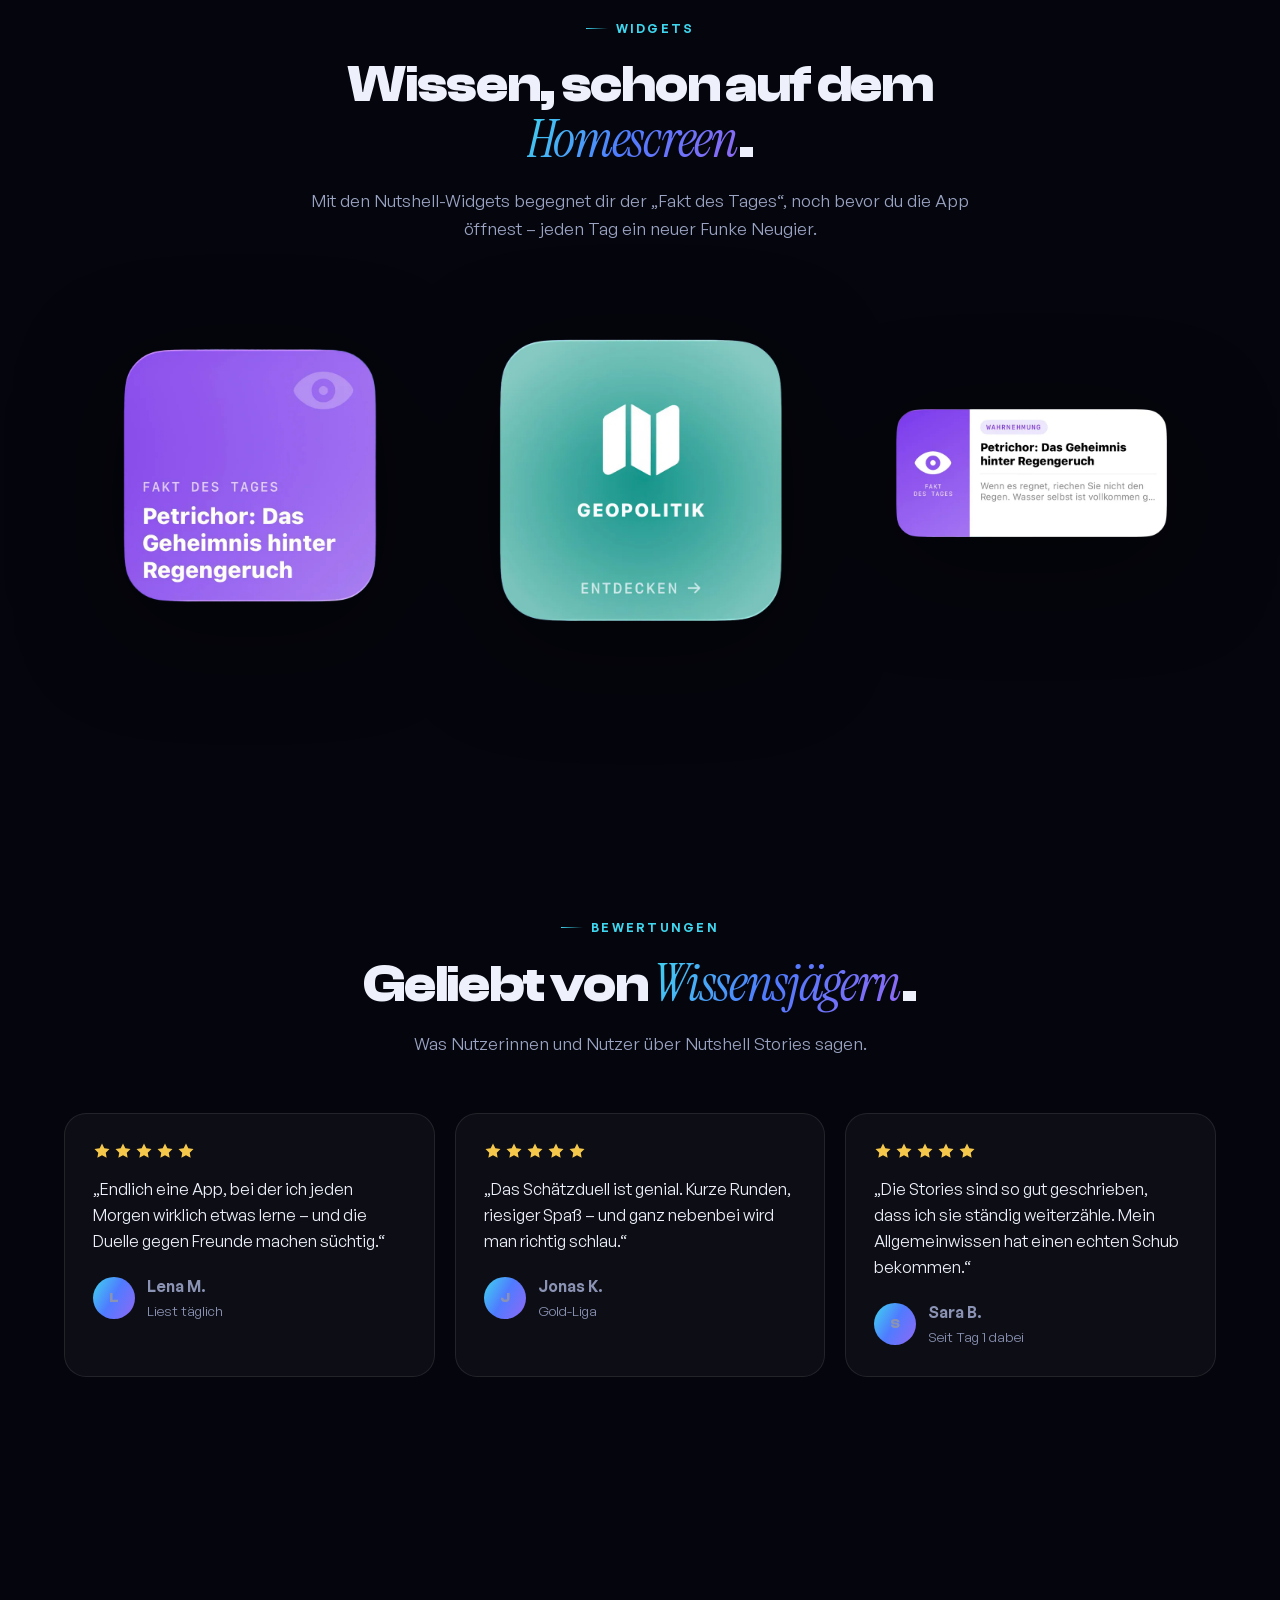
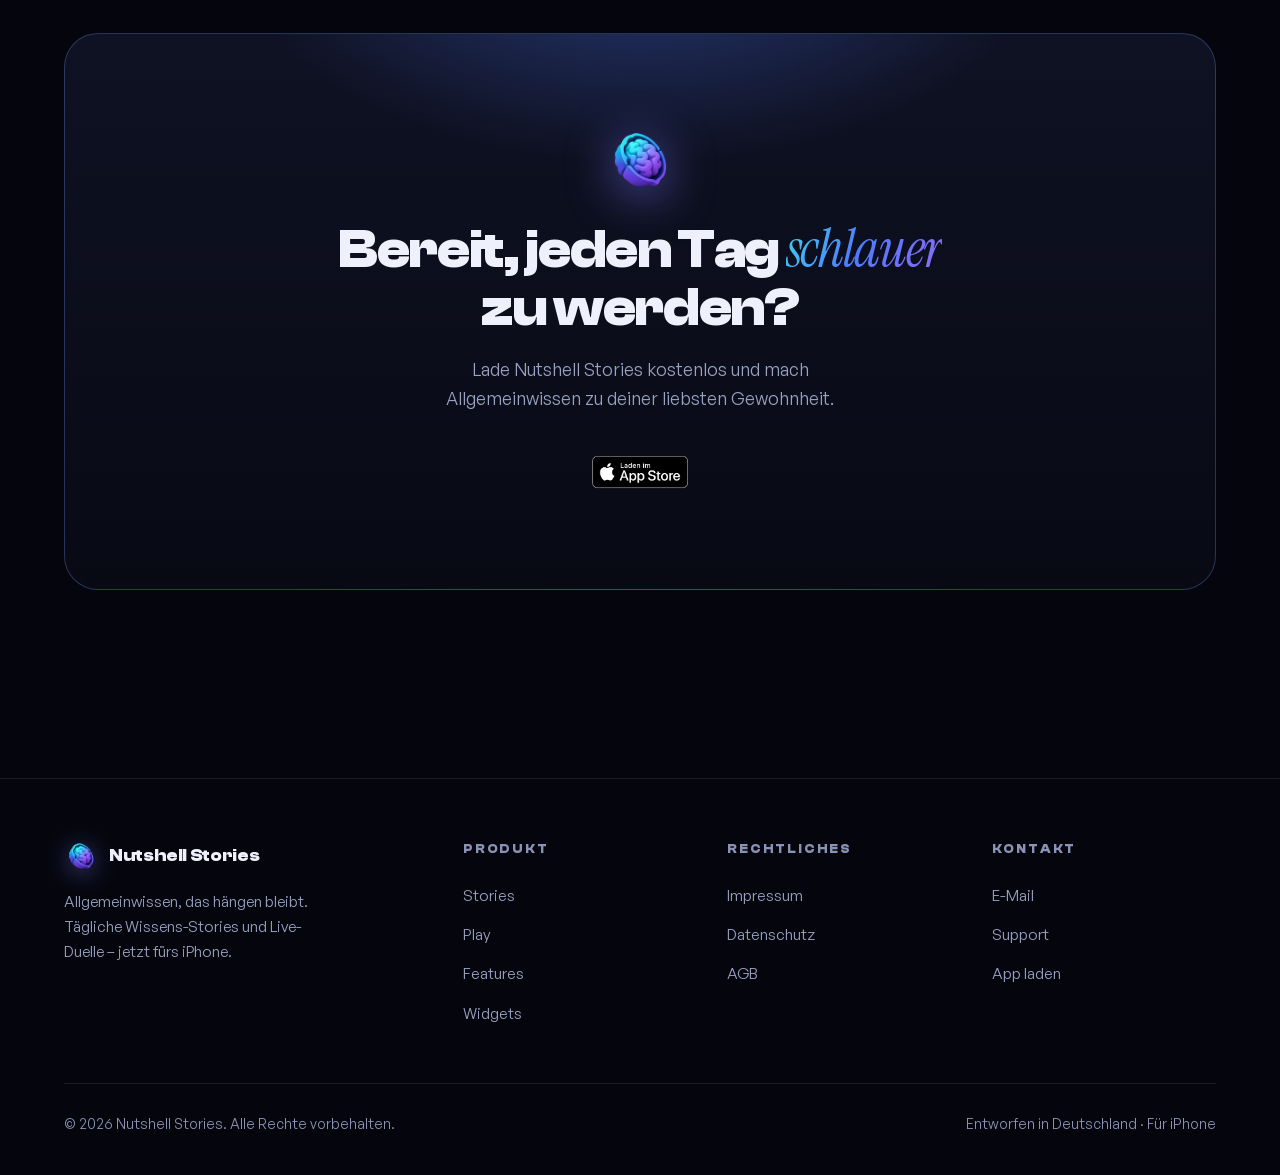
==== commit d07b0619: "Add files via upload" ====
--- a/index.html
+++ b/index.html
@@ -661,7 +661,7 @@
         <p>Je mehr du liest, desto treffsicherer werden die Empfehlungen unter „Für dich“. Maßgeschneiderte Stories, die genau zu deinen Interessen passen – ganz ohne Suchen.</p>
         <ul class="fr-list">
           <li><span class="ic"><svg viewBox="0 0 24 24" fill="none" stroke="currentColor" stroke-width="2" stroke-linecap="round" stroke-linejoin="round"><path d="M12 2a10 10 0 1 0 10 10"/><path d="M12 2a10 10 0 0 1 10 10"/><path d="M12 12 7 7"/></svg></span><span>Persönliche Empfehlungen, die sich mit dir weiterentwickeln.</span></li>
-          <li><span class="ic"><svg viewBox="0 0 24 24" fill="none" stroke="currentColor" stroke-width="2" stroke-linecap="round" stroke-linejoin="round"><path d="m21 21-4.3-4.3"/><circle cx="11" cy="11" r="8"/></svg></span><span>Volltextsuche durch tausende Stories – finde alles in Sekunden.</span></li>
+          <li><span class="ic"><svg viewBox="0 0 24 24" fill="none" stroke="currentColor" stroke-width="2" stroke-linecap="round" stroke-linejoin="round"><path d="m21 21-4.3-4.3"/><circle cx="11" cy="11" r="8"/></svg></span><span>Volltextsuche durch die gesamte Bibliothek – finde alles in Sekunden.</span></li>
         </ul>
       </div>
       <div class="fr-media reveal" data-d="1">
